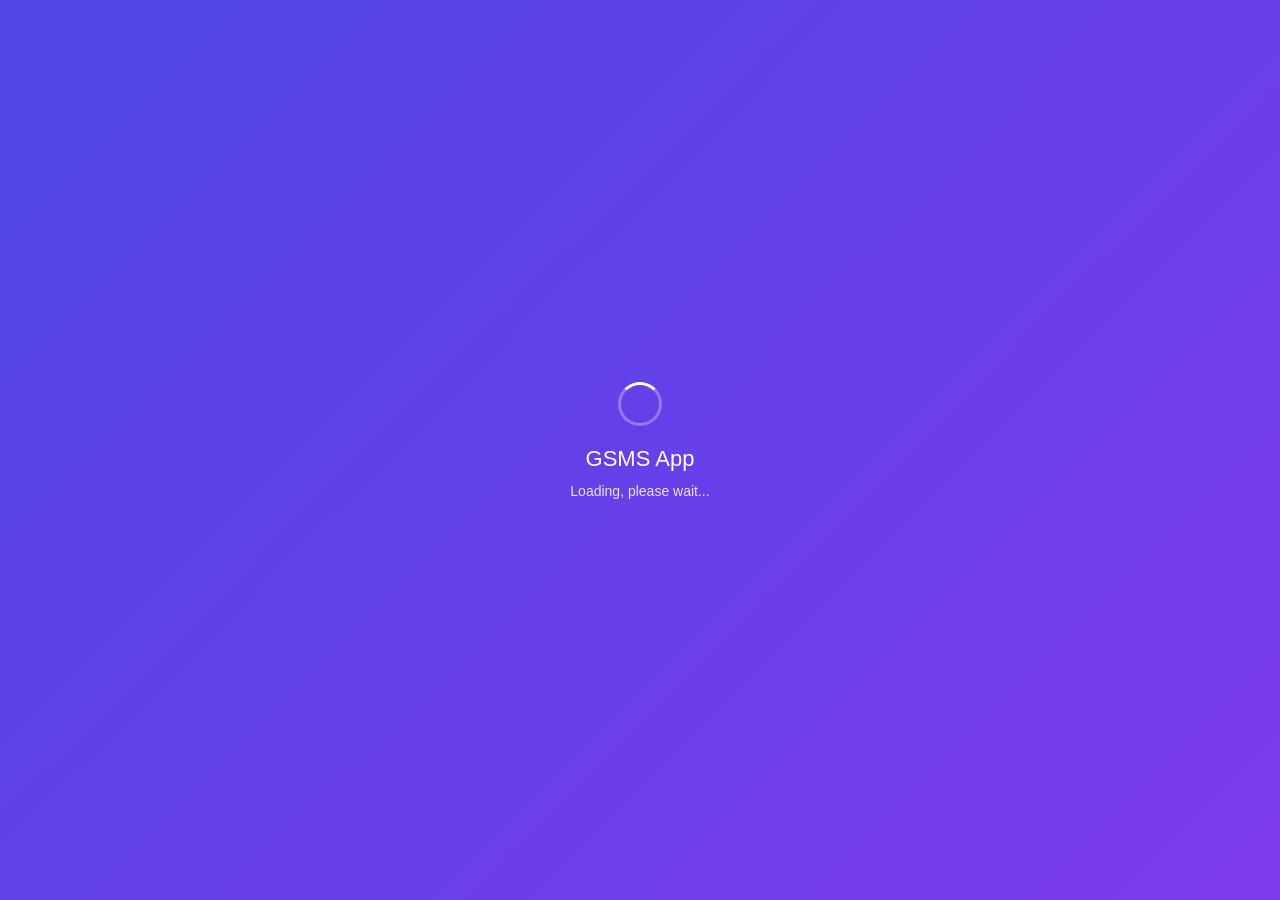
==== index.html @ b5b836f9 "Deploy mobile app" ====
<!DOCTYPE html>
<html lang="en" data-critters-container>
<head>
  <meta charset="utf-8">
  <title>GSMS Angular App</title>
  <base href="/gsms-ui-mobile/">
  <meta name="viewport" content="width=device-width, initial-scale=1, viewport-fit=cover">
  <meta name="theme-color" content="#667eea">
  <meta name="description" content="GSMS Angular App - Login, Forms, List, Reports">
  <link rel="icon" type="image/x-icon" href="favicon.ico">
  <style>
    #app-loading {
      display: flex;
      flex-direction: column;
      align-items: center;
      justify-content: center;
      min-height: 100vh;
      min-height: 100dvh;
      background: linear-gradient(135deg, #4f46e5, #7c3aed);
      color: #fff;
      font-family: 'Segoe UI', sans-serif;
      text-align: center;
      padding: 24px;
    }
    #app-loading .spinner {
      width: 44px;
      height: 44px;
      border: 3px solid rgba(255,255,255,0.3);
      border-top-color: #fff;
      border-radius: 50%;
      animation: spin 0.8s linear infinite;
      margin-bottom: 20px;
    }
    #app-loading h2 { font-size: 22px; margin-bottom: 8px; }
    #app-loading p { font-size: 14px; opacity: 0.85; }
    @keyframes spin { to { transform: rotate(360deg); } }
    app-root:not(:empty) + #app-loading,
    app-root:not(:empty) ~ #app-loading { display: none; }
  </style>
<style>@charset "UTF-8";:root{--bs-blue:#0d6efd;--bs-indigo:#6610f2;--bs-purple:#6f42c1;--bs-pink:#d63384;--bs-red:#dc3545;--bs-orange:#fd7e14;--bs-yellow:#ffc107;--bs-green:#198754;--bs-teal:#20c997;--bs-cyan:#0dcaf0;--bs-black:#000;--bs-white:#fff;--bs-gray:#6c757d;--bs-gray-dark:#343a40;--bs-gray-100:#f8f9fa;--bs-gray-200:#e9ecef;--bs-gray-300:#dee2e6;--bs-gray-400:#ced4da;--bs-gray-500:#adb5bd;--bs-gray-600:#6c757d;--bs-gray-700:#495057;--bs-gray-800:#343a40;--bs-gray-900:#212529;--bs-primary:#0d6efd;--bs-secondary:#6c757d;--bs-success:#198754;--bs-info:#0dcaf0;--bs-warning:#ffc107;--bs-danger:#dc3545;--bs-light:#f8f9fa;--bs-dark:#212529;--bs-primary-rgb:13,110,253;--bs-secondary-rgb:108,117,125;--bs-success-rgb:25,135,84;--bs-info-rgb:13,202,240;--bs-warning-rgb:255,193,7;--bs-danger-rgb:220,53,69;--bs-light-rgb:248,249,250;--bs-dark-rgb:33,37,41;--bs-primary-text-emphasis:#052c65;--bs-secondary-text-emphasis:#2b2f32;--bs-success-text-emphasis:#0a3622;--bs-info-text-emphasis:#055160;--bs-warning-text-emphasis:#664d03;--bs-danger-text-emphasis:#58151c;--bs-light-text-emphasis:#495057;--bs-dark-text-emphasis:#495057;--bs-primary-bg-subtle:#cfe2ff;--bs-secondary-bg-subtle:#e2e3e5;--bs-success-bg-subtle:#d1e7dd;--bs-info-bg-subtle:#cff4fc;--bs-warning-bg-subtle:#fff3cd;--bs-danger-bg-subtle:#f8d7da;--bs-light-bg-subtle:#fcfcfd;--bs-dark-bg-subtle:#ced4da;--bs-primary-border-subtle:#9ec5fe;--bs-secondary-border-subtle:#c4c8cb;--bs-success-border-subtle:#a3cfbb;--bs-info-border-subtle:#9eeaf9;--bs-warning-border-subtle:#ffe69c;--bs-danger-border-subtle:#f1aeb5;--bs-light-border-subtle:#e9ecef;--bs-dark-border-subtle:#adb5bd;--bs-white-rgb:255,255,255;--bs-black-rgb:0,0,0;--bs-font-sans-serif:system-ui,-apple-system,"Segoe UI",Roboto,"Helvetica Neue","Noto Sans","Liberation Sans",Arial,sans-serif,"Apple Color Emoji","Segoe UI Emoji","Segoe UI Symbol","Noto Color Emoji";--bs-font-monospace:SFMono-Regular,Menlo,Monaco,Consolas,"Liberation Mono","Courier New",monospace;--bs-gradient:linear-gradient(180deg, rgba(255, 255, 255, .15), rgba(255, 255, 255, 0));--bs-body-font-family:var(--bs-font-sans-serif);--bs-body-font-size:1rem;--bs-body-font-weight:400;--bs-body-line-height:1.5;--bs-body-color:#212529;--bs-body-color-rgb:33,37,41;--bs-body-bg:#fff;--bs-body-bg-rgb:255,255,255;--bs-emphasis-color:#000;--bs-emphasis-color-rgb:0,0,0;--bs-secondary-color:rgba(33, 37, 41, .75);--bs-secondary-color-rgb:33,37,41;--bs-secondary-bg:#e9ecef;--bs-secondary-bg-rgb:233,236,239;--bs-tertiary-color:rgba(33, 37, 41, .5);--bs-tertiary-color-rgb:33,37,41;--bs-tertiary-bg:#f8f9fa;--bs-tertiary-bg-rgb:248,249,250;--bs-heading-color:inherit;--bs-link-color:#0d6efd;--bs-link-color-rgb:13,110,253;--bs-link-decoration:underline;--bs-link-hover-color:#0a58ca;--bs-link-hover-color-rgb:10,88,202;--bs-code-color:#d63384;--bs-highlight-color:#212529;--bs-highlight-bg:#fff3cd;--bs-border-width:1px;--bs-border-style:solid;--bs-border-color:#dee2e6;--bs-border-color-translucent:rgba(0, 0, 0, .175);--bs-border-radius:.375rem;--bs-border-radius-sm:.25rem;--bs-border-radius-lg:.5rem;--bs-border-radius-xl:1rem;--bs-border-radius-xxl:2rem;--bs-border-radius-2xl:var(--bs-border-radius-xxl);--bs-border-radius-pill:50rem;--bs-box-shadow:0 .5rem 1rem rgba(0, 0, 0, .15);--bs-box-shadow-sm:0 .125rem .25rem rgba(0, 0, 0, .075);--bs-box-shadow-lg:0 1rem 3rem rgba(0, 0, 0, .175);--bs-box-shadow-inset:inset 0 1px 2px rgba(0, 0, 0, .075);--bs-focus-ring-width:.25rem;--bs-focus-ring-opacity:.25;--bs-focus-ring-color:rgba(13, 110, 253, .25);--bs-form-valid-color:#198754;--bs-form-valid-border-color:#198754;--bs-form-invalid-color:#dc3545;--bs-form-invalid-border-color:#dc3545}*,:after,:before{box-sizing:border-box}@media (prefers-reduced-motion:no-preference){:root{scroll-behavior:smooth}}body{margin:0;font-family:var(--bs-body-font-family);font-size:var(--bs-body-font-size);font-weight:var(--bs-body-font-weight);line-height:var(--bs-body-line-height);color:var(--bs-body-color);text-align:var(--bs-body-text-align);background-color:var(--bs-body-bg);-webkit-text-size-adjust:100%;-webkit-tap-highlight-color:transparent}h2{margin-top:0;margin-bottom:.5rem;font-weight:500;line-height:1.2;color:var(--bs-heading-color)}h2{font-size:calc(1.325rem + .9vw)}@media (min-width:1200px){h2{font-size:2rem}}p{margin-top:0;margin-bottom:1rem}:root{--bs-breakpoint-xs:0;--bs-breakpoint-sm:576px;--bs-breakpoint-md:768px;--bs-breakpoint-lg:992px;--bs-breakpoint-xl:1200px;--bs-breakpoint-xxl:1400px}:root{--bs-btn-close-filter: }:root{--bs-carousel-indicator-active-bg:#fff;--bs-carousel-caption-color:#fff;--bs-carousel-control-icon-filter: }*{margin:0;padding:0;box-sizing:border-box}html{-webkit-text-size-adjust:100%;scroll-behavior:smooth}body{font-family:Segoe UI,Tahoma,Geneva,Verdana,sans-serif;background-color:#f8f9fa;color:#333;line-height:1.6;overflow-x:hidden;-webkit-tap-highlight-color:transparent}html,body{height:100%;height:100dvh}@media (max-width: 767.98px){h2{font-size:18px!important}}@media (max-width: 575.98px){body{font-size:14px}h2{font-size:17px!important}}</style><link rel="stylesheet" href="styles.e4f37fb2a90fa79a.css" media="print" onload="this.media='all'"><noscript><link rel="stylesheet" href="styles.e4f37fb2a90fa79a.css"></noscript></head>
<body>
  <app-root></app-root>
  <div id="app-loading">
    <div class="spinner"></div>
    <h2>GSMS App</h2>
    <p>Loading, please wait...</p>
  </div>
<script src="runtime.d789e7459aa77d91.js" type="module"></script><script src="polyfills.5653208a4245f853.js" type="module"></script><script src="main.5c1834475803e321.js" type="module"></script></body>
</html>
---- styles.e4f37fb2a90fa79a.css ----
@charset "UTF-8";/*!
* Bootstrap  v5.3.8 (https://getbootstrap.com/)
* Copyright 2011-2025 The Bootstrap Authors
* Licensed under MIT (https://github.com/twbs/bootstrap/blob/main/LICENSE)
*/:root,[data-bs-theme=light]{--bs-blue:#0d6efd;--bs-indigo:#6610f2;--bs-purple:#6f42c1;--bs-pink:#d63384;--bs-red:#dc3545;--bs-orange:#fd7e14;--bs-yellow:#ffc107;--bs-green:#198754;--bs-teal:#20c997;--bs-cyan:#0dcaf0;--bs-black:#000;--bs-white:#fff;--bs-gray:#6c757d;--bs-gray-dark:#343a40;--bs-gray-100:#f8f9fa;--bs-gray-200:#e9ecef;--bs-gray-300:#dee2e6;--bs-gray-400:#ced4da;--bs-gray-500:#adb5bd;--bs-gray-600:#6c757d;--bs-gray-700:#495057;--bs-gray-800:#343a40;--bs-gray-900:#212529;--bs-primary:#0d6efd;--bs-secondary:#6c757d;--bs-success:#198754;--bs-info:#0dcaf0;--bs-warning:#ffc107;--bs-danger:#dc3545;--bs-light:#f8f9fa;--bs-dark:#212529;--bs-primary-rgb:13,110,253;--bs-secondary-rgb:108,117,125;--bs-success-rgb:25,135,84;--bs-info-rgb:13,202,240;--bs-warning-rgb:255,193,7;--bs-danger-rgb:220,53,69;--bs-light-rgb:248,249,250;--bs-dark-rgb:33,37,41;--bs-primary-text-emphasis:#052c65;--bs-secondary-text-emphasis:#2b2f32;--bs-success-text-emphasis:#0a3622;--bs-info-text-emphasis:#055160;--bs-warning-text-emphasis:#664d03;--bs-danger-text-emphasis:#58151c;--bs-light-text-emphasis:#495057;--bs-dark-text-emphasis:#495057;--bs-primary-bg-subtle:#cfe2ff;--bs-secondary-bg-subtle:#e2e3e5;--bs-success-bg-subtle:#d1e7dd;--bs-info-bg-subtle:#cff4fc;--bs-warning-bg-subtle:#fff3cd;--bs-danger-bg-subtle:#f8d7da;--bs-light-bg-subtle:#fcfcfd;--bs-dark-bg-subtle:#ced4da;--bs-primary-border-subtle:#9ec5fe;--bs-secondary-border-subtle:#c4c8cb;--bs-success-border-subtle:#a3cfbb;--bs-info-border-subtle:#9eeaf9;--bs-warning-border-subtle:#ffe69c;--bs-danger-border-subtle:#f1aeb5;--bs-light-border-subtle:#e9ecef;--bs-dark-border-subtle:#adb5bd;--bs-white-rgb:255,255,255;--bs-black-rgb:0,0,0;--bs-font-sans-serif:system-ui,-apple-system,"Segoe UI",Roboto,"Helvetica Neue","Noto Sans","Liberation Sans",Arial,sans-serif,"Apple Color Emoji","Segoe UI Emoji","Segoe UI Symbol","Noto Color Emoji";--bs-font-monospace:SFMono-Regular,Menlo,Monaco,Consolas,"Liberation Mono","Courier New",monospace;--bs-gradient:linear-gradient(180deg, rgba(255, 255, 255, .15), rgba(255, 255, 255, 0));--bs-body-font-family:var(--bs-font-sans-serif);--bs-body-font-size:1rem;--bs-body-font-weight:400;--bs-body-line-height:1.5;--bs-body-color:#212529;--bs-body-color-rgb:33,37,41;--bs-body-bg:#fff;--bs-body-bg-rgb:255,255,255;--bs-emphasis-color:#000;--bs-emphasis-color-rgb:0,0,0;--bs-secondary-color:rgba(33, 37, 41, .75);--bs-secondary-color-rgb:33,37,41;--bs-secondary-bg:#e9ecef;--bs-secondary-bg-rgb:233,236,239;--bs-tertiary-color:rgba(33, 37, 41, .5);--bs-tertiary-color-rgb:33,37,41;--bs-tertiary-bg:#f8f9fa;--bs-tertiary-bg-rgb:248,249,250;--bs-heading-color:inherit;--bs-link-color:#0d6efd;--bs-link-color-rgb:13,110,253;--bs-link-decoration:underline;--bs-link-hover-color:#0a58ca;--bs-link-hover-color-rgb:10,88,202;--bs-code-color:#d63384;--bs-highlight-color:#212529;--bs-highlight-bg:#fff3cd;--bs-border-width:1px;--bs-border-style:solid;--bs-border-color:#dee2e6;--bs-border-color-translucent:rgba(0, 0, 0, .175);--bs-border-radius:.375rem;--bs-border-radius-sm:.25rem;--bs-border-radius-lg:.5rem;--bs-border-radius-xl:1rem;--bs-border-radius-xxl:2rem;--bs-border-radius-2xl:var(--bs-border-radius-xxl);--bs-border-radius-pill:50rem;--bs-box-shadow:0 .5rem 1rem rgba(0, 0, 0, .15);--bs-box-shadow-sm:0 .125rem .25rem rgba(0, 0, 0, .075);--bs-box-shadow-lg:0 1rem 3rem rgba(0, 0, 0, .175);--bs-box-shadow-inset:inset 0 1px 2px rgba(0, 0, 0, .075);--bs-focus-ring-width:.25rem;--bs-focus-ring-opacity:.25;--bs-focus-ring-color:rgba(13, 110, 253, .25);--bs-form-valid-color:#198754;--bs-form-valid-border-color:#198754;--bs-form-invalid-color:#dc3545;--bs-form-invalid-border-color:#dc3545}[data-bs-theme=dark]{color-scheme:dark;--bs-body-color:#dee2e6;--bs-body-color-rgb:222,226,230;--bs-body-bg:#212529;--bs-body-bg-rgb:33,37,41;--bs-emphasis-color:#fff;--bs-emphasis-color-rgb:255,255,255;--bs-secondary-color:rgba(222, 226, 230, .75);--bs-secondary-color-rgb:222,226,230;--bs-secondary-bg:#343a40;--bs-secondary-bg-rgb:52,58,64;--bs-tertiary-color:rgba(222, 226, 230, .5);--bs-tertiary-color-rgb:222,226,230;--bs-tertiary-bg:#2b3035;--bs-tertiary-bg-rgb:43,48,53;--bs-primary-text-emphasis:#6ea8fe;--bs-secondary-text-emphasis:#a7acb1;--bs-success-text-emphasis:#75b798;--bs-info-text-emphasis:#6edff6;--bs-warning-text-emphasis:#ffda6a;--bs-danger-text-emphasis:#ea868f;--bs-light-text-emphasis:#f8f9fa;--bs-dark-text-emphasis:#dee2e6;--bs-primary-bg-subtle:#031633;--bs-secondary-bg-subtle:#161719;--bs-success-bg-subtle:#051b11;--bs-info-bg-subtle:#032830;--bs-warning-bg-subtle:#332701;--bs-danger-bg-subtle:#2c0b0e;--bs-light-bg-subtle:#343a40;--bs-dark-bg-subtle:#1a1d20;--bs-primary-border-subtle:#084298;--bs-secondary-border-subtle:#41464b;--bs-success-border-subtle:#0f5132;--bs-info-border-subtle:#087990;--bs-warning-border-subtle:#997404;--bs-danger-border-subtle:#842029;--bs-light-border-subtle:#495057;--bs-dark-border-subtle:#343a40;--bs-heading-color:inherit;--bs-link-color:#6ea8fe;--bs-link-hover-color:#8bb9fe;--bs-link-color-rgb:110,168,254;--bs-link-hover-color-rgb:139,185,254;--bs-code-color:#e685b5;--bs-highlight-color:#dee2e6;--bs-highlight-bg:#664d03;--bs-border-color:#495057;--bs-border-color-translucent:rgba(255, 255, 255, .15);--bs-form-valid-color:#75b798;--bs-form-valid-border-color:#75b798;--bs-form-invalid-color:#ea868f;--bs-form-invalid-border-color:#ea868f}*,:after,:before{box-sizing:border-box}@media (prefers-reduced-motion:no-preference){:root{scroll-behavior:smooth}}body{margin:0;font-family:var(--bs-body-font-family);font-size:var(--bs-body-font-size);font-weight:var(--bs-body-font-weight);line-height:var(--bs-body-line-height);color:var(--bs-body-color);text-align:var(--bs-body-text-align);background-color:var(--bs-body-bg);-webkit-text-size-adjust:100%;-webkit-tap-highlight-color:transparent}hr{margin:1rem 0;color:inherit;border:0;border-top:var(--bs-border-width) solid;opacity:.25}.h1,.h2,.h3,.h4,.h5,.h6,h1,h2,h3,h4,h5,h6{margin-top:0;margin-bottom:.5rem;font-weight:500;line-height:1.2;color:var(--bs-heading-color)}.h1,h1{font-size:calc(1.375rem + 1.5vw)}@media (min-width:1200px){.h1,h1{font-size:2.5rem}}.h2,h2{font-size:calc(1.325rem + .9vw)}@media (min-width:1200px){.h2,h2{font-size:2rem}}.h3,h3{font-size:calc(1.3rem + .6vw)}@media (min-width:1200px){.h3,h3{font-size:1.75rem}}.h4,h4{font-size:calc(1.275rem + .3vw)}@media (min-width:1200px){.h4,h4{font-size:1.5rem}}.h5,h5{font-size:1.25rem}.h6,h6{font-size:1rem}p{margin-top:0;margin-bottom:1rem}abbr[title]{-webkit-text-decoration:underline dotted;text-decoration:underline dotted;cursor:help;-webkit-text-decoration-skip-ink:none;text-decoration-skip-ink:none}address{margin-bottom:1rem;font-style:normal;line-height:inherit}ol,ul{padding-left:2rem}dl,ol,ul{margin-top:0;margin-bottom:1rem}ol ol,ol ul,ul ol,ul ul{margin-bottom:0}dt{font-weight:700}dd{margin-bottom:.5rem;margin-left:0}blockquote{margin:0 0 1rem}b,strong{font-weight:bolder}.small,small{font-size:.875em}.mark,mark{padding:.1875em;color:var(--bs-highlight-color);background-color:var(--bs-highlight-bg)}sub,sup{position:relative;font-size:.75em;line-height:0;vertical-align:baseline}sub{bottom:-.25em}sup{top:-.5em}a{color:rgba(var(--bs-link-color-rgb),var(--bs-link-opacity,1));text-decoration:underline}a:hover{--bs-link-color-rgb:var(--bs-link-hover-color-rgb)}a:not([href]):not([class]),a:not([href]):not([class]):hover{color:inherit;text-decoration:none}code,kbd,pre,samp{font-family:var(--bs-font-monospace);font-size:1em}pre{display:block;margin-top:0;margin-bottom:1rem;overflow:auto;font-size:.875em}pre code{font-size:inherit;color:inherit;word-break:normal}code{font-size:.875em;color:var(--bs-code-color);word-wrap:break-word}a>code{color:inherit}kbd{padding:.1875rem .375rem;font-size:.875em;color:var(--bs-body-bg);background-color:var(--bs-body-color);border-radius:.25rem}kbd kbd{padding:0;font-size:1em}figure{margin:0 0 1rem}img,svg{vertical-align:middle}table{caption-side:bottom;border-collapse:collapse}caption{padding-top:.5rem;padding-bottom:.5rem;color:var(--bs-secondary-color);text-align:left}th{text-align:inherit;text-align:-webkit-match-parent}tbody,td,tfoot,th,thead,tr{border-color:inherit;border-style:solid;border-width:0}label{display:inline-block}button{border-radius:0}button:focus:not(:focus-visible){outline:0}button,input,optgroup,select,textarea{margin:0;font-family:inherit;font-size:inherit;line-height:inherit}button,select{text-transform:none}[role=button]{cursor:pointer}select{word-wrap:normal}select:disabled{opacity:1}[list]:not([type=date]):not([type=datetime-local]):not([type=month]):not([type=week]):not([type=time])::-webkit-calendar-picker-indicator{display:none!important}[type=button],[type=reset],[type=submit],button{-webkit-appearance:button}[type=button]:not(:disabled),[type=reset]:not(:disabled),[type=submit]:not(:disabled),button:not(:disabled){cursor:pointer}::-moz-focus-inner{padding:0;border-style:none}textarea{resize:vertical}fieldset{min-width:0;padding:0;margin:0;border:0}legend{float:left;width:100%;padding:0;margin-bottom:.5rem;line-height:inherit;font-size:calc(1.275rem + .3vw)}@media (min-width:1200px){legend{font-size:1.5rem}}legend+*{clear:left}::-webkit-datetime-edit-day-field,::-webkit-datetime-edit-fields-wrapper,::-webkit-datetime-edit-hour-field,::-webkit-datetime-edit-minute,::-webkit-datetime-edit-month-field,::-webkit-datetime-edit-text,::-webkit-datetime-edit-year-field{padding:0}::-webkit-inner-spin-button{height:auto}[type=search]{-webkit-appearance:textfield;outline-offset:-2px}[type=search]::-webkit-search-cancel-button{cursor:pointer;filter:grayscale(1)}::-webkit-search-decoration{-webkit-appearance:none}::-webkit-color-swatch-wrapper{padding:0}::file-selector-button{font:inherit;-webkit-appearance:button}output{display:inline-block}iframe{border:0}summary{display:list-item;cursor:pointer}progress{vertical-align:baseline}[hidden]{display:none!important}.lead{font-size:1.25rem;font-weight:300}.display-1{font-weight:300;line-height:1.2;font-size:calc(1.625rem + 4.5vw)}@media (min-width:1200px){.display-1{font-size:5rem}}.display-2{font-weight:300;line-height:1.2;font-size:calc(1.575rem + 3.9vw)}@media (min-width:1200px){.display-2{font-size:4.5rem}}.display-3{font-weight:300;line-height:1.2;font-size:calc(1.525rem + 3.3vw)}@media (min-width:1200px){.display-3{font-size:4rem}}.display-4{font-weight:300;line-height:1.2;font-size:calc(1.475rem + 2.7vw)}@media (min-width:1200px){.display-4{font-size:3.5rem}}.display-5{font-weight:300;line-height:1.2;font-size:calc(1.425rem + 2.1vw)}@media (min-width:1200px){.display-5{font-size:3rem}}.display-6{font-weight:300;line-height:1.2;font-size:calc(1.375rem + 1.5vw)}@media (min-width:1200px){.display-6{font-size:2.5rem}}.list-unstyled,.list-inline{padding-left:0;list-style:none}.list-inline-item{display:inline-block}.list-inline-item:not(:last-child){margin-right:.5rem}.initialism{font-size:.875em;text-transform:uppercase}.blockquote{margin-bottom:1rem;font-size:1.25rem}.blockquote>:last-child{margin-bottom:0}.blockquote-footer{margin-top:-1rem;margin-bottom:1rem;font-size:.875em;color:#6c757d}.blockquote-footer:before{content:"\2014\a0"}.img-fluid{max-width:100%;height:auto}.img-thumbnail{padding:.25rem;background-color:var(--bs-body-bg);border:var(--bs-border-width) solid var(--bs-border-color);border-radius:var(--bs-border-radius);max-width:100%;height:auto}.figure{display:inline-block}.figure-img{margin-bottom:.5rem;line-height:1}.figure-caption{font-size:.875em;color:var(--bs-secondary-color)}.container,.container-fluid,.container-lg,.container-md,.container-sm,.container-xl,.container-xxl{--bs-gutter-x:1.5rem;--bs-gutter-y:0;width:100%;padding-right:calc(var(--bs-gutter-x) * .5);padding-left:calc(var(--bs-gutter-x) * .5);margin-right:auto;margin-left:auto}@media (min-width:576px){.container,.container-sm{max-width:540px}}@media (min-width:768px){.container,.container-md,.container-sm{max-width:720px}}@media (min-width:992px){.container,.container-lg,.container-md,.container-sm{max-width:960px}}@media (min-width:1200px){.container,.container-lg,.container-md,.container-sm,.container-xl{max-width:1140px}}@media (min-width:1400px){.container,.container-lg,.container-md,.container-sm,.container-xl,.container-xxl{max-width:1320px}}:root{--bs-breakpoint-xs:0;--bs-breakpoint-sm:576px;--bs-breakpoint-md:768px;--bs-breakpoint-lg:992px;--bs-breakpoint-xl:1200px;--bs-breakpoint-xxl:1400px}.row{--bs-gutter-x:1.5rem;--bs-gutter-y:0;display:flex;flex-wrap:wrap;margin-top:calc(-1 * var(--bs-gutter-y));margin-right:calc(-.5 * var(--bs-gutter-x));margin-left:calc(-.5 * var(--bs-gutter-x))}.row>*{flex-shrink:0;width:100%;max-width:100%;padding-right:calc(var(--bs-gutter-x) * .5);padding-left:calc(var(--bs-gutter-x) * .5);margin-top:var(--bs-gutter-y)}.col{flex:1 0 0}.row-cols-auto>*{flex:0 0 auto;width:auto}.row-cols-1>*{flex:0 0 auto;width:100%}.row-cols-2>*{flex:0 0 auto;width:50%}.row-cols-3>*{flex:0 0 auto;width:33.33333333%}.row-cols-4>*{flex:0 0 auto;width:25%}.row-cols-5>*{flex:0 0 auto;width:20%}.row-cols-6>*{flex:0 0 auto;width:16.66666667%}.col-auto{flex:0 0 auto;width:auto}.col-1{flex:0 0 auto;width:8.33333333%}.col-2{flex:0 0 auto;width:16.66666667%}.col-3{flex:0 0 auto;width:25%}.col-4{flex:0 0 auto;width:33.33333333%}.col-5{flex:0 0 auto;width:41.66666667%}.col-6{flex:0 0 auto;width:50%}.col-7{flex:0 0 auto;width:58.33333333%}.col-8{flex:0 0 auto;width:66.66666667%}.col-9{flex:0 0 auto;width:75%}.col-10{flex:0 0 auto;width:83.33333333%}.col-11{flex:0 0 auto;width:91.66666667%}.col-12{flex:0 0 auto;width:100%}.offset-1{margin-left:8.33333333%}.offset-2{margin-left:16.66666667%}.offset-3{margin-left:25%}.offset-4{margin-left:33.33333333%}.offset-5{margin-left:41.66666667%}.offset-6{margin-left:50%}.offset-7{margin-left:58.33333333%}.offset-8{margin-left:66.66666667%}.offset-9{margin-left:75%}.offset-10{margin-left:83.33333333%}.offset-11{margin-left:91.66666667%}.g-0,.gx-0{--bs-gutter-x:0}.g-0,.gy-0{--bs-gutter-y:0}.g-1,.gx-1{--bs-gutter-x:.25rem}.g-1,.gy-1{--bs-gutter-y:.25rem}.g-2,.gx-2{--bs-gutter-x:.5rem}.g-2,.gy-2{--bs-gutter-y:.5rem}.g-3,.gx-3{--bs-gutter-x:1rem}.g-3,.gy-3{--bs-gutter-y:1rem}.g-4,.gx-4{--bs-gutter-x:1.5rem}.g-4,.gy-4{--bs-gutter-y:1.5rem}.g-5,.gx-5{--bs-gutter-x:3rem}.g-5,.gy-5{--bs-gutter-y:3rem}@media (min-width:576px){.col-sm{flex:1 0 0}.row-cols-sm-auto>*{flex:0 0 auto;width:auto}.row-cols-sm-1>*{flex:0 0 auto;width:100%}.row-cols-sm-2>*{flex:0 0 auto;width:50%}.row-cols-sm-3>*{flex:0 0 auto;width:33.33333333%}.row-cols-sm-4>*{flex:0 0 auto;width:25%}.row-cols-sm-5>*{flex:0 0 auto;width:20%}.row-cols-sm-6>*{flex:0 0 auto;width:16.66666667%}.col-sm-auto{flex:0 0 auto;width:auto}.col-sm-1{flex:0 0 auto;width:8.33333333%}.col-sm-2{flex:0 0 auto;width:16.66666667%}.col-sm-3{flex:0 0 auto;width:25%}.col-sm-4{flex:0 0 auto;width:33.33333333%}.col-sm-5{flex:0 0 auto;width:41.66666667%}.col-sm-6{flex:0 0 auto;width:50%}.col-sm-7{flex:0 0 auto;width:58.33333333%}.col-sm-8{flex:0 0 auto;width:66.66666667%}.col-sm-9{flex:0 0 auto;width:75%}.col-sm-10{flex:0 0 auto;width:83.33333333%}.col-sm-11{flex:0 0 auto;width:91.66666667%}.col-sm-12{flex:0 0 auto;width:100%}.offset-sm-0{margin-left:0}.offset-sm-1{margin-left:8.33333333%}.offset-sm-2{margin-left:16.66666667%}.offset-sm-3{margin-left:25%}.offset-sm-4{margin-left:33.33333333%}.offset-sm-5{margin-left:41.66666667%}.offset-sm-6{margin-left:50%}.offset-sm-7{margin-left:58.33333333%}.offset-sm-8{margin-left:66.66666667%}.offset-sm-9{margin-left:75%}.offset-sm-10{margin-left:83.33333333%}.offset-sm-11{margin-left:91.66666667%}.g-sm-0,.gx-sm-0{--bs-gutter-x:0}.g-sm-0,.gy-sm-0{--bs-gutter-y:0}.g-sm-1,.gx-sm-1{--bs-gutter-x:.25rem}.g-sm-1,.gy-sm-1{--bs-gutter-y:.25rem}.g-sm-2,.gx-sm-2{--bs-gutter-x:.5rem}.g-sm-2,.gy-sm-2{--bs-gutter-y:.5rem}.g-sm-3,.gx-sm-3{--bs-gutter-x:1rem}.g-sm-3,.gy-sm-3{--bs-gutter-y:1rem}.g-sm-4,.gx-sm-4{--bs-gutter-x:1.5rem}.g-sm-4,.gy-sm-4{--bs-gutter-y:1.5rem}.g-sm-5,.gx-sm-5{--bs-gutter-x:3rem}.g-sm-5,.gy-sm-5{--bs-gutter-y:3rem}}@media (min-width:768px){.col-md{flex:1 0 0}.row-cols-md-auto>*{flex:0 0 auto;width:auto}.row-cols-md-1>*{flex:0 0 auto;width:100%}.row-cols-md-2>*{flex:0 0 auto;width:50%}.row-cols-md-3>*{flex:0 0 auto;width:33.33333333%}.row-cols-md-4>*{flex:0 0 auto;width:25%}.row-cols-md-5>*{flex:0 0 auto;width:20%}.row-cols-md-6>*{flex:0 0 auto;width:16.66666667%}.col-md-auto{flex:0 0 auto;width:auto}.col-md-1{flex:0 0 auto;width:8.33333333%}.col-md-2{flex:0 0 auto;width:16.66666667%}.col-md-3{flex:0 0 auto;width:25%}.col-md-4{flex:0 0 auto;width:33.33333333%}.col-md-5{flex:0 0 auto;width:41.66666667%}.col-md-6{flex:0 0 auto;width:50%}.col-md-7{flex:0 0 auto;width:58.33333333%}.col-md-8{flex:0 0 auto;width:66.66666667%}.col-md-9{flex:0 0 auto;width:75%}.col-md-10{flex:0 0 auto;width:83.33333333%}.col-md-11{flex:0 0 auto;width:91.66666667%}.col-md-12{flex:0 0 auto;width:100%}.offset-md-0{margin-left:0}.offset-md-1{margin-left:8.33333333%}.offset-md-2{margin-left:16.66666667%}.offset-md-3{margin-left:25%}.offset-md-4{margin-left:33.33333333%}.offset-md-5{margin-left:41.66666667%}.offset-md-6{margin-left:50%}.offset-md-7{margin-left:58.33333333%}.offset-md-8{margin-left:66.66666667%}.offset-md-9{margin-left:75%}.offset-md-10{margin-left:83.33333333%}.offset-md-11{margin-left:91.66666667%}.g-md-0,.gx-md-0{--bs-gutter-x:0}.g-md-0,.gy-md-0{--bs-gutter-y:0}.g-md-1,.gx-md-1{--bs-gutter-x:.25rem}.g-md-1,.gy-md-1{--bs-gutter-y:.25rem}.g-md-2,.gx-md-2{--bs-gutter-x:.5rem}.g-md-2,.gy-md-2{--bs-gutter-y:.5rem}.g-md-3,.gx-md-3{--bs-gutter-x:1rem}.g-md-3,.gy-md-3{--bs-gutter-y:1rem}.g-md-4,.gx-md-4{--bs-gutter-x:1.5rem}.g-md-4,.gy-md-4{--bs-gutter-y:1.5rem}.g-md-5,.gx-md-5{--bs-gutter-x:3rem}.g-md-5,.gy-md-5{--bs-gutter-y:3rem}}@media (min-width:992px){.col-lg{flex:1 0 0}.row-cols-lg-auto>*{flex:0 0 auto;width:auto}.row-cols-lg-1>*{flex:0 0 auto;width:100%}.row-cols-lg-2>*{flex:0 0 auto;width:50%}.row-cols-lg-3>*{flex:0 0 auto;width:33.33333333%}.row-cols-lg-4>*{flex:0 0 auto;width:25%}.row-cols-lg-5>*{flex:0 0 auto;width:20%}.row-cols-lg-6>*{flex:0 0 auto;width:16.66666667%}.col-lg-auto{flex:0 0 auto;width:auto}.col-lg-1{flex:0 0 auto;width:8.33333333%}.col-lg-2{flex:0 0 auto;width:16.66666667%}.col-lg-3{flex:0 0 auto;width:25%}.col-lg-4{flex:0 0 auto;width:33.33333333%}.col-lg-5{flex:0 0 auto;width:41.66666667%}.col-lg-6{flex:0 0 auto;width:50%}.col-lg-7{flex:0 0 auto;width:58.33333333%}.col-lg-8{flex:0 0 auto;width:66.66666667%}.col-lg-9{flex:0 0 auto;width:75%}.col-lg-10{flex:0 0 auto;width:83.33333333%}.col-lg-11{flex:0 0 auto;width:91.66666667%}.col-lg-12{flex:0 0 auto;width:100%}.offset-lg-0{margin-left:0}.offset-lg-1{margin-left:8.33333333%}.offset-lg-2{margin-left:16.66666667%}.offset-lg-3{margin-left:25%}.offset-lg-4{margin-left:33.33333333%}.offset-lg-5{margin-left:41.66666667%}.offset-lg-6{margin-left:50%}.offset-lg-7{margin-left:58.33333333%}.offset-lg-8{margin-left:66.66666667%}.offset-lg-9{margin-left:75%}.offset-lg-10{margin-left:83.33333333%}.offset-lg-11{margin-left:91.66666667%}.g-lg-0,.gx-lg-0{--bs-gutter-x:0}.g-lg-0,.gy-lg-0{--bs-gutter-y:0}.g-lg-1,.gx-lg-1{--bs-gutter-x:.25rem}.g-lg-1,.gy-lg-1{--bs-gutter-y:.25rem}.g-lg-2,.gx-lg-2{--bs-gutter-x:.5rem}.g-lg-2,.gy-lg-2{--bs-gutter-y:.5rem}.g-lg-3,.gx-lg-3{--bs-gutter-x:1rem}.g-lg-3,.gy-lg-3{--bs-gutter-y:1rem}.g-lg-4,.gx-lg-4{--bs-gutter-x:1.5rem}.g-lg-4,.gy-lg-4{--bs-gutter-y:1.5rem}.g-lg-5,.gx-lg-5{--bs-gutter-x:3rem}.g-lg-5,.gy-lg-5{--bs-gutter-y:3rem}}@media (min-width:1200px){.col-xl{flex:1 0 0}.row-cols-xl-auto>*{flex:0 0 auto;width:auto}.row-cols-xl-1>*{flex:0 0 auto;width:100%}.row-cols-xl-2>*{flex:0 0 auto;width:50%}.row-cols-xl-3>*{flex:0 0 auto;width:33.33333333%}.row-cols-xl-4>*{flex:0 0 auto;width:25%}.row-cols-xl-5>*{flex:0 0 auto;width:20%}.row-cols-xl-6>*{flex:0 0 auto;width:16.66666667%}.col-xl-auto{flex:0 0 auto;width:auto}.col-xl-1{flex:0 0 auto;width:8.33333333%}.col-xl-2{flex:0 0 auto;width:16.66666667%}.col-xl-3{flex:0 0 auto;width:25%}.col-xl-4{flex:0 0 auto;width:33.33333333%}.col-xl-5{flex:0 0 auto;width:41.66666667%}.col-xl-6{flex:0 0 auto;width:50%}.col-xl-7{flex:0 0 auto;width:58.33333333%}.col-xl-8{flex:0 0 auto;width:66.66666667%}.col-xl-9{flex:0 0 auto;width:75%}.col-xl-10{flex:0 0 auto;width:83.33333333%}.col-xl-11{flex:0 0 auto;width:91.66666667%}.col-xl-12{flex:0 0 auto;width:100%}.offset-xl-0{margin-left:0}.offset-xl-1{margin-left:8.33333333%}.offset-xl-2{margin-left:16.66666667%}.offset-xl-3{margin-left:25%}.offset-xl-4{margin-left:33.33333333%}.offset-xl-5{margin-left:41.66666667%}.offset-xl-6{margin-left:50%}.offset-xl-7{margin-left:58.33333333%}.offset-xl-8{margin-left:66.66666667%}.offset-xl-9{margin-left:75%}.offset-xl-10{margin-left:83.33333333%}.offset-xl-11{margin-left:91.66666667%}.g-xl-0,.gx-xl-0{--bs-gutter-x:0}.g-xl-0,.gy-xl-0{--bs-gutter-y:0}.g-xl-1,.gx-xl-1{--bs-gutter-x:.25rem}.g-xl-1,.gy-xl-1{--bs-gutter-y:.25rem}.g-xl-2,.gx-xl-2{--bs-gutter-x:.5rem}.g-xl-2,.gy-xl-2{--bs-gutter-y:.5rem}.g-xl-3,.gx-xl-3{--bs-gutter-x:1rem}.g-xl-3,.gy-xl-3{--bs-gutter-y:1rem}.g-xl-4,.gx-xl-4{--bs-gutter-x:1.5rem}.g-xl-4,.gy-xl-4{--bs-gutter-y:1.5rem}.g-xl-5,.gx-xl-5{--bs-gutter-x:3rem}.g-xl-5,.gy-xl-5{--bs-gutter-y:3rem}}@media (min-width:1400px){.col-xxl{flex:1 0 0}.row-cols-xxl-auto>*{flex:0 0 auto;width:auto}.row-cols-xxl-1>*{flex:0 0 auto;width:100%}.row-cols-xxl-2>*{flex:0 0 auto;width:50%}.row-cols-xxl-3>*{flex:0 0 auto;width:33.33333333%}.row-cols-xxl-4>*{flex:0 0 auto;width:25%}.row-cols-xxl-5>*{flex:0 0 auto;width:20%}.row-cols-xxl-6>*{flex:0 0 auto;width:16.66666667%}.col-xxl-auto{flex:0 0 auto;width:auto}.col-xxl-1{flex:0 0 auto;width:8.33333333%}.col-xxl-2{flex:0 0 auto;width:16.66666667%}.col-xxl-3{flex:0 0 auto;width:25%}.col-xxl-4{flex:0 0 auto;width:33.33333333%}.col-xxl-5{flex:0 0 auto;width:41.66666667%}.col-xxl-6{flex:0 0 auto;width:50%}.col-xxl-7{flex:0 0 auto;width:58.33333333%}.col-xxl-8{flex:0 0 auto;width:66.66666667%}.col-xxl-9{flex:0 0 auto;width:75%}.col-xxl-10{flex:0 0 auto;width:83.33333333%}.col-xxl-11{flex:0 0 auto;width:91.66666667%}.col-xxl-12{flex:0 0 auto;width:100%}.offset-xxl-0{margin-left:0}.offset-xxl-1{margin-left:8.33333333%}.offset-xxl-2{margin-left:16.66666667%}.offset-xxl-3{margin-left:25%}.offset-xxl-4{margin-left:33.33333333%}.offset-xxl-5{margin-left:41.66666667%}.offset-xxl-6{margin-left:50%}.offset-xxl-7{margin-left:58.33333333%}.offset-xxl-8{margin-left:66.66666667%}.offset-xxl-9{margin-left:75%}.offset-xxl-10{margin-left:83.33333333%}.offset-xxl-11{margin-left:91.66666667%}.g-xxl-0,.gx-xxl-0{--bs-gutter-x:0}.g-xxl-0,.gy-xxl-0{--bs-gutter-y:0}.g-xxl-1,.gx-xxl-1{--bs-gutter-x:.25rem}.g-xxl-1,.gy-xxl-1{--bs-gutter-y:.25rem}.g-xxl-2,.gx-xxl-2{--bs-gutter-x:.5rem}.g-xxl-2,.gy-xxl-2{--bs-gutter-y:.5rem}.g-xxl-3,.gx-xxl-3{--bs-gutter-x:1rem}.g-xxl-3,.gy-xxl-3{--bs-gutter-y:1rem}.g-xxl-4,.gx-xxl-4{--bs-gutter-x:1.5rem}.g-xxl-4,.gy-xxl-4{--bs-gutter-y:1.5rem}.g-xxl-5,.gx-xxl-5{--bs-gutter-x:3rem}.g-xxl-5,.gy-xxl-5{--bs-gutter-y:3rem}}.table{--bs-table-color-type:initial;--bs-table-bg-type:initial;--bs-table-color-state:initial;--bs-table-bg-state:initial;--bs-table-color:var(--bs-emphasis-color);--bs-table-bg:var(--bs-body-bg);--bs-table-border-color:var(--bs-border-color);--bs-table-accent-bg:transparent;--bs-table-striped-color:var(--bs-emphasis-color);--bs-table-striped-bg:rgba(var(--bs-emphasis-color-rgb), .05);--bs-table-active-color:var(--bs-emphasis-color);--bs-table-active-bg:rgba(var(--bs-emphasis-color-rgb), .1);--bs-table-hover-color:var(--bs-emphasis-color);--bs-table-hover-bg:rgba(var(--bs-emphasis-color-rgb), .075);width:100%;margin-bottom:1rem;vertical-align:top;border-color:var(--bs-table-border-color)}.table>:not(caption)>*>*{padding:.5rem;color:var(--bs-table-color-state,var(--bs-table-color-type,var(--bs-table-color)));background-color:var(--bs-table-bg);border-bottom-width:var(--bs-border-width);box-shadow:inset 0 0 0 9999px var(--bs-table-bg-state,var(--bs-table-bg-type,var(--bs-table-accent-bg)))}.table>tbody{vertical-align:inherit}.table>thead{vertical-align:bottom}.table-group-divider{border-top:calc(var(--bs-border-width) * 2) solid currentcolor}.caption-top{caption-side:top}.table-sm>:not(caption)>*>*{padding:.25rem}.table-bordered>:not(caption)>*{border-width:var(--bs-border-width) 0}.table-bordered>:not(caption)>*>*{border-width:0 var(--bs-border-width)}.table-borderless>:not(caption)>*>*{border-bottom-width:0}.table-borderless>:not(:first-child){border-top-width:0}.table-striped>tbody>tr:nth-of-type(odd)>*{--bs-table-color-type:var(--bs-table-striped-color);--bs-table-bg-type:var(--bs-table-striped-bg)}.table-striped-columns>:not(caption)>tr>:nth-child(2n){--bs-table-color-type:var(--bs-table-striped-color);--bs-table-bg-type:var(--bs-table-striped-bg)}.table-active{--bs-table-color-state:var(--bs-table-active-color);--bs-table-bg-state:var(--bs-table-active-bg)}.table-hover>tbody>tr:hover>*{--bs-table-color-state:var(--bs-table-hover-color);--bs-table-bg-state:var(--bs-table-hover-bg)}.table-primary{--bs-table-color:#000;--bs-table-bg:#cfe2ff;--bs-table-border-color:#a6b5cc;--bs-table-striped-bg:#c5d7f2;--bs-table-striped-color:#000;--bs-table-active-bg:#bacbe6;--bs-table-active-color:#000;--bs-table-hover-bg:#bfd1ec;--bs-table-hover-color:#000;color:var(--bs-table-color);border-color:var(--bs-table-border-color)}.table-secondary{--bs-table-color:#000;--bs-table-bg:#e2e3e5;--bs-table-border-color:#b5b6b7;--bs-table-striped-bg:#d7d8da;--bs-table-striped-color:#000;--bs-table-active-bg:#cbccce;--bs-table-active-color:#000;--bs-table-hover-bg:#d1d2d4;--bs-table-hover-color:#000;color:var(--bs-table-color);border-color:var(--bs-table-border-color)}.table-success{--bs-table-color:#000;--bs-table-bg:#d1e7dd;--bs-table-border-color:#a7b9b1;--bs-table-striped-bg:#c7dbd2;--bs-table-striped-color:#000;--bs-table-active-bg:#bcd0c7;--bs-table-active-color:#000;--bs-table-hover-bg:#c1d6cc;--bs-table-hover-color:#000;color:var(--bs-table-color);border-color:var(--bs-table-border-color)}.table-info{--bs-table-color:#000;--bs-table-bg:#cff4fc;--bs-table-border-color:#a6c3ca;--bs-table-striped-bg:#c5e8ef;--bs-table-striped-color:#000;--bs-table-active-bg:#badce3;--bs-table-active-color:#000;--bs-table-hover-bg:#bfe2e9;--bs-table-hover-color:#000;color:var(--bs-table-color);border-color:var(--bs-table-border-color)}.table-warning{--bs-table-color:#000;--bs-table-bg:#fff3cd;--bs-table-border-color:#ccc2a4;--bs-table-striped-bg:#f2e7c3;--bs-table-striped-color:#000;--bs-table-active-bg:#e6dbb9;--bs-table-active-color:#000;--bs-table-hover-bg:#ece1be;--bs-table-hover-color:#000;color:var(--bs-table-color);border-color:var(--bs-table-border-color)}.table-danger{--bs-table-color:#000;--bs-table-bg:#f8d7da;--bs-table-border-color:#c6acae;--bs-table-striped-bg:#eccccf;--bs-table-striped-color:#000;--bs-table-active-bg:#dfc2c4;--bs-table-active-color:#000;--bs-table-hover-bg:#e5c7ca;--bs-table-hover-color:#000;color:var(--bs-table-color);border-color:var(--bs-table-border-color)}.table-light{--bs-table-color:#000;--bs-table-bg:#f8f9fa;--bs-table-border-color:#c6c7c8;--bs-table-striped-bg:#ecedee;--bs-table-striped-color:#000;--bs-table-active-bg:#dfe0e1;--bs-table-active-color:#000;--bs-table-hover-bg:#e5e6e7;--bs-table-hover-color:#000;color:var(--bs-table-color);border-color:var(--bs-table-border-color)}.table-dark{--bs-table-color:#fff;--bs-table-bg:#212529;--bs-table-border-color:#4d5154;--bs-table-striped-bg:#2c3034;--bs-table-striped-color:#fff;--bs-table-active-bg:#373b3e;--bs-table-active-color:#fff;--bs-table-hover-bg:#323539;--bs-table-hover-color:#fff;color:var(--bs-table-color);border-color:var(--bs-table-border-color)}.table-responsive{overflow-x:auto;-webkit-overflow-scrolling:touch}@media (max-width:575.98px){.table-responsive-sm{overflow-x:auto;-webkit-overflow-scrolling:touch}}@media (max-width:767.98px){.table-responsive-md{overflow-x:auto;-webkit-overflow-scrolling:touch}}@media (max-width:991.98px){.table-responsive-lg{overflow-x:auto;-webkit-overflow-scrolling:touch}}@media (max-width:1199.98px){.table-responsive-xl{overflow-x:auto;-webkit-overflow-scrolling:touch}}@media (max-width:1399.98px){.table-responsive-xxl{overflow-x:auto;-webkit-overflow-scrolling:touch}}.form-label{margin-bottom:.5rem}.col-form-label{padding-top:calc(.375rem + var(--bs-border-width));padding-bottom:calc(.375rem + var(--bs-border-width));margin-bottom:0;font-size:inherit;line-height:1.5}.col-form-label-lg{padding-top:calc(.5rem + var(--bs-border-width));padding-bottom:calc(.5rem + var(--bs-border-width));font-size:1.25rem}.col-form-label-sm{padding-top:calc(.25rem + var(--bs-border-width));padding-bottom:calc(.25rem + var(--bs-border-width));font-size:.875rem}.form-text{margin-top:.25rem;font-size:.875em;color:var(--bs-secondary-color)}.form-control{display:block;width:100%;padding:.375rem .75rem;font-size:1rem;font-weight:400;line-height:1.5;color:var(--bs-body-color);appearance:none;background-color:var(--bs-body-bg);background-clip:padding-box;border:var(--bs-border-width) solid var(--bs-border-color);border-radius:var(--bs-border-radius);transition:border-color .15s ease-in-out,box-shadow .15s ease-in-out}@media (prefers-reduced-motion:reduce){.form-control{transition:none}}.form-control[type=file]{overflow:hidden}.form-control[type=file]:not(:disabled):not([readonly]){cursor:pointer}.form-control:focus{color:var(--bs-body-color);background-color:var(--bs-body-bg);border-color:#86b7fe;outline:0;box-shadow:0 0 0 .25rem #0d6efd40}.form-control::-webkit-date-and-time-value{min-width:85px;height:1.5em;margin:0}.form-control::-webkit-datetime-edit{display:block;padding:0}.form-control::placeholder{color:var(--bs-secondary-color);opacity:1}.form-control:disabled{background-color:var(--bs-secondary-bg);opacity:1}.form-control::file-selector-button{padding:.375rem .75rem;margin:-.375rem -.75rem;margin-inline-end:.75rem;color:var(--bs-body-color);background-color:var(--bs-tertiary-bg);pointer-events:none;border-color:inherit;border-style:solid;border-width:0;border-inline-end-width:var(--bs-border-width);border-radius:0;transition:color .15s ease-in-out,background-color .15s ease-in-out,border-color .15s ease-in-out,box-shadow .15s ease-in-out}@media (prefers-reduced-motion:reduce){.form-control::file-selector-button{transition:none}}.form-control:hover:not(:disabled):not([readonly])::file-selector-button{background-color:var(--bs-secondary-bg)}.form-control-plaintext{display:block;width:100%;padding:.375rem 0;margin-bottom:0;line-height:1.5;color:var(--bs-body-color);background-color:transparent;border:solid transparent;border-width:var(--bs-border-width) 0}.form-control-plaintext:focus{outline:0}.form-control-plaintext.form-control-lg,.form-control-plaintext.form-control-sm{padding-right:0;padding-left:0}.form-control-sm{min-height:calc(1.5em + .5rem + calc(var(--bs-border-width) * 2));padding:.25rem .5rem;font-size:.875rem;border-radius:var(--bs-border-radius-sm)}.form-control-sm::file-selector-button{padding:.25rem .5rem;margin:-.25rem -.5rem;margin-inline-end:.5rem}.form-control-lg{min-height:calc(1.5em + 1rem + calc(var(--bs-border-width) * 2));padding:.5rem 1rem;font-size:1.25rem;border-radius:var(--bs-border-radius-lg)}.form-control-lg::file-selector-button{padding:.5rem 1rem;margin:-.5rem -1rem;margin-inline-end:1rem}textarea.form-control{min-height:calc(1.5em + .75rem + calc(var(--bs-border-width) * 2))}textarea.form-control-sm{min-height:calc(1.5em + .5rem + calc(var(--bs-border-width) * 2))}textarea.form-control-lg{min-height:calc(1.5em + 1rem + calc(var(--bs-border-width) * 2))}.form-control-color{width:3rem;height:calc(1.5em + .75rem + calc(var(--bs-border-width) * 2));padding:.375rem}.form-control-color:not(:disabled):not([readonly]){cursor:pointer}.form-control-color::-moz-color-swatch{border:0!important;border-radius:var(--bs-border-radius)}.form-control-color::-webkit-color-swatch{border:0!important;border-radius:var(--bs-border-radius)}.form-control-color.form-control-sm{height:calc(1.5em + .5rem + calc(var(--bs-border-width) * 2))}.form-control-color.form-control-lg{height:calc(1.5em + 1rem + calc(var(--bs-border-width) * 2))}.form-select{--bs-form-select-bg-img:url("data:image/svg+xml,%3csvg xmlns='http://www.w3.org/2000/svg' viewBox='0 0 16 16'%3e%3cpath fill='none' stroke='%23343a40' stroke-linecap='round' stroke-linejoin='round' stroke-width='2' d='m2 5 6 6 6-6'/%3e%3c/svg%3e");display:block;width:100%;padding:.375rem 2.25rem .375rem .75rem;font-size:1rem;font-weight:400;line-height:1.5;color:var(--bs-body-color);appearance:none;background-color:var(--bs-body-bg);background-image:var(--bs-form-select-bg-img),var(--bs-form-select-bg-icon,none);background-repeat:no-repeat;background-position:right .75rem center;background-size:16px 12px;border:var(--bs-border-width) solid var(--bs-border-color);border-radius:var(--bs-border-radius);transition:border-color .15s ease-in-out,box-shadow .15s ease-in-out}@media (prefers-reduced-motion:reduce){.form-select{transition:none}}.form-select:focus{border-color:#86b7fe;outline:0;box-shadow:0 0 0 .25rem #0d6efd40}.form-select[multiple],.form-select[size]:not([size="1"]){padding-right:.75rem;background-image:none}.form-select:disabled{background-color:var(--bs-secondary-bg)}.form-select:-moz-focusring{color:transparent;text-shadow:0 0 0 var(--bs-body-color)}.form-select-sm{padding-top:.25rem;padding-bottom:.25rem;padding-left:.5rem;font-size:.875rem;border-radius:var(--bs-border-radius-sm)}.form-select-lg{padding-top:.5rem;padding-bottom:.5rem;padding-left:1rem;font-size:1.25rem;border-radius:var(--bs-border-radius-lg)}[data-bs-theme=dark] .form-select{--bs-form-select-bg-img:url("data:image/svg+xml,%3csvg xmlns='http://www.w3.org/2000/svg' viewBox='0 0 16 16'%3e%3cpath fill='none' stroke='%23dee2e6' stroke-linecap='round' stroke-linejoin='round' stroke-width='2' d='m2 5 6 6 6-6'/%3e%3c/svg%3e")}.form-check{display:block;min-height:1.5rem;padding-left:1.5em;margin-bottom:.125rem}.form-check .form-check-input{float:left;margin-left:-1.5em}.form-check-reverse{padding-right:1.5em;padding-left:0;text-align:right}.form-check-reverse .form-check-input{float:right;margin-right:-1.5em;margin-left:0}.form-check-input{--bs-form-check-bg:var(--bs-body-bg);flex-shrink:0;width:1em;height:1em;margin-top:.25em;vertical-align:top;appearance:none;background-color:var(--bs-form-check-bg);background-image:var(--bs-form-check-bg-image);background-repeat:no-repeat;background-position:center;background-size:contain;border:var(--bs-border-width) solid var(--bs-border-color);-webkit-print-color-adjust:exact;print-color-adjust:exact}.form-check-input[type=checkbox]{border-radius:.25em}.form-check-input[type=radio]{border-radius:50%}.form-check-input:active{filter:brightness(90%)}.form-check-input:focus{border-color:#86b7fe;outline:0;box-shadow:0 0 0 .25rem #0d6efd40}.form-check-input:checked{background-color:#0d6efd;border-color:#0d6efd}.form-check-input:checked[type=checkbox]{--bs-form-check-bg-image:url("data:image/svg+xml,%3csvg xmlns='http://www.w3.org/2000/svg' viewBox='0 0 20 20'%3e%3cpath fill='none' stroke='%23fff' stroke-linecap='round' stroke-linejoin='round' stroke-width='3' d='m6 10 3 3 6-6'/%3e%3c/svg%3e")}.form-check-input:checked[type=radio]{--bs-form-check-bg-image:url("data:image/svg+xml,%3csvg xmlns='http://www.w3.org/2000/svg' viewBox='-4 -4 8 8'%3e%3ccircle r='2' fill='%23fff'/%3e%3c/svg%3e")}.form-check-input[type=checkbox]:indeterminate{background-color:#0d6efd;border-color:#0d6efd;--bs-form-check-bg-image:url("data:image/svg+xml,%3csvg xmlns='http://www.w3.org/2000/svg' viewBox='0 0 20 20'%3e%3cpath fill='none' stroke='%23fff' stroke-linecap='round' stroke-linejoin='round' stroke-width='3' d='M6 10h8'/%3e%3c/svg%3e")}.form-check-input:disabled{pointer-events:none;filter:none;opacity:.5}.form-check-input:disabled~.form-check-label,.form-check-input[disabled]~.form-check-label{cursor:default;opacity:.5}.form-switch{padding-left:2.5em}.form-switch .form-check-input{--bs-form-switch-bg:url("data:image/svg+xml,%3csvg xmlns='http://www.w3.org/2000/svg' viewBox='-4 -4 8 8'%3e%3ccircle r='3' fill='rgba%280, 0, 0, 0.25%29'/%3e%3c/svg%3e");width:2em;margin-left:-2.5em;background-image:var(--bs-form-switch-bg);background-position:left center;border-radius:2em;transition:background-position .15s ease-in-out}@media (prefers-reduced-motion:reduce){.form-switch .form-check-input{transition:none}}.form-switch .form-check-input:focus{--bs-form-switch-bg:url("data:image/svg+xml,%3csvg xmlns='http://www.w3.org/2000/svg' viewBox='-4 -4 8 8'%3e%3ccircle r='3' fill='%2386b7fe'/%3e%3c/svg%3e")}.form-switch .form-check-input:checked{background-position:right center;--bs-form-switch-bg:url("data:image/svg+xml,%3csvg xmlns='http://www.w3.org/2000/svg' viewBox='-4 -4 8 8'%3e%3ccircle r='3' fill='%23fff'/%3e%3c/svg%3e")}.form-switch.form-check-reverse{padding-right:2.5em;padding-left:0}.form-switch.form-check-reverse .form-check-input{margin-right:-2.5em;margin-left:0}.form-check-inline{display:inline-block;margin-right:1rem}.btn-check{position:absolute;clip:rect(0,0,0,0);pointer-events:none}.btn-check:disabled+.btn,.btn-check[disabled]+.btn{pointer-events:none;filter:none;opacity:.65}[data-bs-theme=dark] .form-switch .form-check-input:not(:checked):not(:focus){--bs-form-switch-bg:url("data:image/svg+xml,%3csvg xmlns='http://www.w3.org/2000/svg' viewBox='-4 -4 8 8'%3e%3ccircle r='3' fill='rgba%28255, 255, 255, 0.25%29'/%3e%3c/svg%3e")}.form-range{width:100%;height:1.5rem;padding:0;appearance:none;background-color:transparent}.form-range:focus{outline:0}.form-range:focus::-webkit-slider-thumb{box-shadow:0 0 0 1px #fff,0 0 0 .25rem #0d6efd40}.form-range:focus::-moz-range-thumb{box-shadow:0 0 0 1px #fff,0 0 0 .25rem #0d6efd40}.form-range::-moz-focus-outer{border:0}.form-range::-webkit-slider-thumb{width:1rem;height:1rem;margin-top:-.25rem;appearance:none;background-color:#0d6efd;border:0;border-radius:1rem;-webkit-transition:background-color .15s ease-in-out,border-color .15s ease-in-out,box-shadow .15s ease-in-out;transition:background-color .15s ease-in-out,border-color .15s ease-in-out,box-shadow .15s ease-in-out}@media (prefers-reduced-motion:reduce){.form-range::-webkit-slider-thumb{-webkit-transition:none;transition:none}}.form-range::-webkit-slider-thumb:active{background-color:#b6d4fe}.form-range::-webkit-slider-runnable-track{width:100%;height:.5rem;color:transparent;cursor:pointer;background-color:var(--bs-secondary-bg);border-color:transparent;border-radius:1rem}.form-range::-moz-range-thumb{width:1rem;height:1rem;appearance:none;background-color:#0d6efd;border:0;border-radius:1rem;-moz-transition:background-color .15s ease-in-out,border-color .15s ease-in-out,box-shadow .15s ease-in-out;transition:background-color .15s ease-in-out,border-color .15s ease-in-out,box-shadow .15s ease-in-out}@media (prefers-reduced-motion:reduce){.form-range::-moz-range-thumb{-moz-transition:none;transition:none}}.form-range::-moz-range-thumb:active{background-color:#b6d4fe}.form-range::-moz-range-track{width:100%;height:.5rem;color:transparent;cursor:pointer;background-color:var(--bs-secondary-bg);border-color:transparent;border-radius:1rem}.form-range:disabled{pointer-events:none}.form-range:disabled::-webkit-slider-thumb{background-color:var(--bs-secondary-color)}.form-range:disabled::-moz-range-thumb{background-color:var(--bs-secondary-color)}.form-floating{position:relative}.form-floating>.form-control,.form-floating>.form-control-plaintext,.form-floating>.form-select{height:calc(3.5rem + calc(var(--bs-border-width) * 2));min-height:calc(3.5rem + calc(var(--bs-border-width) * 2));line-height:1.25}.form-floating>label{position:absolute;top:0;left:0;z-index:2;max-width:100%;height:100%;padding:1rem .75rem;overflow:hidden;color:rgba(var(--bs-body-color-rgb),.65);text-align:start;text-overflow:ellipsis;white-space:nowrap;pointer-events:none;border:var(--bs-border-width) solid transparent;transform-origin:0 0;transition:opacity .1s ease-in-out,transform .1s ease-in-out}@media (prefers-reduced-motion:reduce){.form-floating>label{transition:none}}.form-floating>.form-control,.form-floating>.form-control-plaintext{padding:1rem .75rem}.form-floating>.form-control-plaintext::placeholder,.form-floating>.form-control::placeholder{color:transparent}.form-floating>.form-control-plaintext:focus,.form-floating>.form-control-plaintext:not(:placeholder-shown),.form-floating>.form-control:focus,.form-floating>.form-control:not(:placeholder-shown){padding-top:1.625rem;padding-bottom:.625rem}.form-floating>.form-control-plaintext:-webkit-autofill,.form-floating>.form-control:-webkit-autofill{padding-top:1.625rem;padding-bottom:.625rem}.form-floating>.form-select{padding-top:1.625rem;padding-bottom:.625rem;padding-left:.75rem}.form-floating>.form-control-plaintext~label,.form-floating>.form-control:focus~label,.form-floating>.form-control:not(:placeholder-shown)~label,.form-floating>.form-select~label{transform:scale(.85) translateY(-.5rem) translate(.15rem)}.form-floating>.form-control:-webkit-autofill~label{transform:scale(.85) translateY(-.5rem) translate(.15rem)}.form-floating>textarea:focus~label:after,.form-floating>textarea:not(:placeholder-shown)~label:after{position:absolute;inset:1rem .375rem;z-index:-1;height:1.5em;content:"";background-color:var(--bs-body-bg);border-radius:var(--bs-border-radius)}.form-floating>textarea:disabled~label:after{background-color:var(--bs-secondary-bg)}.form-floating>.form-control-plaintext~label{border-width:var(--bs-border-width) 0}.form-floating>.form-control:disabled~label,.form-floating>:disabled~label{color:#6c757d}.input-group{position:relative;display:flex;flex-wrap:wrap;align-items:stretch;width:100%}.input-group>.form-control,.input-group>.form-floating,.input-group>.form-select{position:relative;flex:1 1 auto;width:1%;min-width:0}.input-group>.form-control:focus,.input-group>.form-floating:focus-within,.input-group>.form-select:focus{z-index:5}.input-group .btn{position:relative;z-index:2}.input-group .btn:focus{z-index:5}.input-group-text{display:flex;align-items:center;padding:.375rem .75rem;font-size:1rem;font-weight:400;line-height:1.5;color:var(--bs-body-color);text-align:center;white-space:nowrap;background-color:var(--bs-tertiary-bg);border:var(--bs-border-width) solid var(--bs-border-color);border-radius:var(--bs-border-radius)}.input-group-lg>.btn,.input-group-lg>.form-control,.input-group-lg>.form-select,.input-group-lg>.input-group-text{padding:.5rem 1rem;font-size:1.25rem;border-radius:var(--bs-border-radius-lg)}.input-group-sm>.btn,.input-group-sm>.form-control,.input-group-sm>.form-select,.input-group-sm>.input-group-text{padding:.25rem .5rem;font-size:.875rem;border-radius:var(--bs-border-radius-sm)}.input-group-lg>.form-select,.input-group-sm>.form-select{padding-right:3rem}.input-group:not(.has-validation)>.dropdown-toggle:nth-last-child(n+3),.input-group:not(.has-validation)>.form-floating:not(:last-child)>.form-control,.input-group:not(.has-validation)>.form-floating:not(:last-child)>.form-select,.input-group:not(.has-validation)>:not(:last-child):not(.dropdown-toggle):not(.dropdown-menu):not(.form-floating){border-top-right-radius:0;border-bottom-right-radius:0}.input-group.has-validation>.dropdown-toggle:nth-last-child(n+4),.input-group.has-validation>.form-floating:nth-last-child(n+3)>.form-control,.input-group.has-validation>.form-floating:nth-last-child(n+3)>.form-select,.input-group.has-validation>:nth-last-child(n+3):not(.dropdown-toggle):not(.dropdown-menu):not(.form-floating){border-top-right-radius:0;border-bottom-right-radius:0}.input-group>:not(:first-child):not(.dropdown-menu):not(.valid-tooltip):not(.valid-feedback):not(.invalid-tooltip):not(.invalid-feedback){margin-left:calc(-1 * var(--bs-border-width));border-top-left-radius:0;border-bottom-left-radius:0}.input-group>.form-floating:not(:first-child)>.form-control,.input-group>.form-floating:not(:first-child)>.form-select{border-top-left-radius:0;border-bottom-left-radius:0}.valid-feedback{display:none;width:100%;margin-top:.25rem;font-size:.875em;color:var(--bs-form-valid-color)}.valid-tooltip{position:absolute;top:100%;z-index:5;display:none;max-width:100%;padding:.25rem .5rem;margin-top:.1rem;font-size:.875rem;color:#fff;background-color:var(--bs-success);border-radius:var(--bs-border-radius)}.is-valid~.valid-feedback,.is-valid~.valid-tooltip,.was-validated :valid~.valid-feedback,.was-validated :valid~.valid-tooltip{display:block}.form-control.is-valid,.was-validated .form-control:valid{border-color:var(--bs-form-valid-border-color);padding-right:calc(1.5em + .75rem);background-image:url("data:image/svg+xml,%3csvg xmlns='http://www.w3.org/2000/svg' viewBox='0 0 8 8'%3e%3cpath fill='%23198754' d='M2.3 6.73.6 4.53c-.4-1.04.46-1.4 1.1-.8l1.1 1.4 3.4-3.8c.6-.63 1.6-.27 1.2.7l-4 4.6c-.43.5-.8.4-1.1.1'/%3e%3c/svg%3e");background-repeat:no-repeat;background-position:right calc(.375em + .1875rem) center;background-size:calc(.75em + .375rem) calc(.75em + .375rem)}.form-control.is-valid:focus,.was-validated .form-control:valid:focus{border-color:var(--bs-form-valid-border-color);box-shadow:0 0 0 .25rem rgba(var(--bs-success-rgb),.25)}.was-validated textarea.form-control:valid,textarea.form-control.is-valid{padding-right:calc(1.5em + .75rem);background-position:top calc(.375em + .1875rem) right calc(.375em + .1875rem)}.form-select.is-valid,.was-validated .form-select:valid{border-color:var(--bs-form-valid-border-color)}.form-select.is-valid:not([multiple]):not([size]),.form-select.is-valid:not([multiple])[size="1"],.was-validated .form-select:valid:not([multiple]):not([size]),.was-validated .form-select:valid:not([multiple])[size="1"]{--bs-form-select-bg-icon:url("data:image/svg+xml,%3csvg xmlns='http://www.w3.org/2000/svg' viewBox='0 0 8 8'%3e%3cpath fill='%23198754' d='M2.3 6.73.6 4.53c-.4-1.04.46-1.4 1.1-.8l1.1 1.4 3.4-3.8c.6-.63 1.6-.27 1.2.7l-4 4.6c-.43.5-.8.4-1.1.1'/%3e%3c/svg%3e");padding-right:4.125rem;background-position:right .75rem center,center right 2.25rem;background-size:16px 12px,calc(.75em + .375rem) calc(.75em + .375rem)}.form-select.is-valid:focus,.was-validated .form-select:valid:focus{border-color:var(--bs-form-valid-border-color);box-shadow:0 0 0 .25rem rgba(var(--bs-success-rgb),.25)}.form-control-color.is-valid,.was-validated .form-control-color:valid{width:calc(3.75rem + 1.5em)}.form-check-input.is-valid,.was-validated .form-check-input:valid{border-color:var(--bs-form-valid-border-color)}.form-check-input.is-valid:checked,.was-validated .form-check-input:valid:checked{background-color:var(--bs-form-valid-color)}.form-check-input.is-valid:focus,.was-validated .form-check-input:valid:focus{box-shadow:0 0 0 .25rem rgba(var(--bs-success-rgb),.25)}.form-check-input.is-valid~.form-check-label,.was-validated .form-check-input:valid~.form-check-label{color:var(--bs-form-valid-color)}.form-check-inline .form-check-input~.valid-feedback{margin-left:.5em}.input-group>.form-control:not(:focus).is-valid,.input-group>.form-floating:not(:focus-within).is-valid,.input-group>.form-select:not(:focus).is-valid,.was-validated .input-group>.form-control:not(:focus):valid,.was-validated .input-group>.form-floating:not(:focus-within):valid,.was-validated .input-group>.form-select:not(:focus):valid{z-index:3}.invalid-feedback{display:none;width:100%;margin-top:.25rem;font-size:.875em;color:var(--bs-form-invalid-color)}.invalid-tooltip{position:absolute;top:100%;z-index:5;display:none;max-width:100%;padding:.25rem .5rem;margin-top:.1rem;font-size:.875rem;color:#fff;background-color:var(--bs-danger);border-radius:var(--bs-border-radius)}.is-invalid~.invalid-feedback,.is-invalid~.invalid-tooltip,.was-validated :invalid~.invalid-feedback,.was-validated :invalid~.invalid-tooltip{display:block}.form-control.is-invalid,.was-validated .form-control:invalid{border-color:var(--bs-form-invalid-border-color);padding-right:calc(1.5em + .75rem);background-image:url("data:image/svg+xml,%3csvg xmlns='http://www.w3.org/2000/svg' viewBox='0 0 12 12' width='12' height='12' fill='none' stroke='%23dc3545'%3e%3ccircle cx='6' cy='6' r='4.5'/%3e%3cpath stroke-linejoin='round' d='M5.8 3.6h.4L6 6.5z'/%3e%3ccircle cx='6' cy='8.2' r='.6' fill='%23dc3545' stroke='none'/%3e%3c/svg%3e");background-repeat:no-repeat;background-position:right calc(.375em + .1875rem) center;background-size:calc(.75em + .375rem) calc(.75em + .375rem)}.form-control.is-invalid:focus,.was-validated .form-control:invalid:focus{border-color:var(--bs-form-invalid-border-color);box-shadow:0 0 0 .25rem rgba(var(--bs-danger-rgb),.25)}.was-validated textarea.form-control:invalid,textarea.form-control.is-invalid{padding-right:calc(1.5em + .75rem);background-position:top calc(.375em + .1875rem) right calc(.375em + .1875rem)}.form-select.is-invalid,.was-validated .form-select:invalid{border-color:var(--bs-form-invalid-border-color)}.form-select.is-invalid:not([multiple]):not([size]),.form-select.is-invalid:not([multiple])[size="1"],.was-validated .form-select:invalid:not([multiple]):not([size]),.was-validated .form-select:invalid:not([multiple])[size="1"]{--bs-form-select-bg-icon:url("data:image/svg+xml,%3csvg xmlns='http://www.w3.org/2000/svg' viewBox='0 0 12 12' width='12' height='12' fill='none' stroke='%23dc3545'%3e%3ccircle cx='6' cy='6' r='4.5'/%3e%3cpath stroke-linejoin='round' d='M5.8 3.6h.4L6 6.5z'/%3e%3ccircle cx='6' cy='8.2' r='.6' fill='%23dc3545' stroke='none'/%3e%3c/svg%3e");padding-right:4.125rem;background-position:right .75rem center,center right 2.25rem;background-size:16px 12px,calc(.75em + .375rem) calc(.75em + .375rem)}.form-select.is-invalid:focus,.was-validated .form-select:invalid:focus{border-color:var(--bs-form-invalid-border-color);box-shadow:0 0 0 .25rem rgba(var(--bs-danger-rgb),.25)}.form-control-color.is-invalid,.was-validated .form-control-color:invalid{width:calc(3.75rem + 1.5em)}.form-check-input.is-invalid,.was-validated .form-check-input:invalid{border-color:var(--bs-form-invalid-border-color)}.form-check-input.is-invalid:checked,.was-validated .form-check-input:invalid:checked{background-color:var(--bs-form-invalid-color)}.form-check-input.is-invalid:focus,.was-validated .form-check-input:invalid:focus{box-shadow:0 0 0 .25rem rgba(var(--bs-danger-rgb),.25)}.form-check-input.is-invalid~.form-check-label,.was-validated .form-check-input:invalid~.form-check-label{color:var(--bs-form-invalid-color)}.form-check-inline .form-check-input~.invalid-feedback{margin-left:.5em}.input-group>.form-control:not(:focus).is-invalid,.input-group>.form-floating:not(:focus-within).is-invalid,.input-group>.form-select:not(:focus).is-invalid,.was-validated .input-group>.form-control:not(:focus):invalid,.was-validated .input-group>.form-floating:not(:focus-within):invalid,.was-validated .input-group>.form-select:not(:focus):invalid{z-index:4}.btn{--bs-btn-padding-x:.75rem;--bs-btn-padding-y:.375rem;--bs-btn-font-family: ;--bs-btn-font-size:1rem;--bs-btn-font-weight:400;--bs-btn-line-height:1.5;--bs-btn-color:var(--bs-body-color);--bs-btn-bg:transparent;--bs-btn-border-width:var(--bs-border-width);--bs-btn-border-color:transparent;--bs-btn-border-radius:var(--bs-border-radius);--bs-btn-hover-border-color:transparent;--bs-btn-box-shadow:inset 0 1px 0 rgba(255, 255, 255, .15),0 1px 1px rgba(0, 0, 0, .075);--bs-btn-disabled-opacity:.65;--bs-btn-focus-box-shadow:0 0 0 .25rem rgba(var(--bs-btn-focus-shadow-rgb), .5);display:inline-block;padding:var(--bs-btn-padding-y) var(--bs-btn-padding-x);font-family:var(--bs-btn-font-family);font-size:var(--bs-btn-font-size);font-weight:var(--bs-btn-font-weight);line-height:var(--bs-btn-line-height);color:var(--bs-btn-color);text-align:center;text-decoration:none;vertical-align:middle;cursor:pointer;-webkit-user-select:none;user-select:none;border:var(--bs-btn-border-width) solid var(--bs-btn-border-color);border-radius:var(--bs-btn-border-radius);background-color:var(--bs-btn-bg);transition:color .15s ease-in-out,background-color .15s ease-in-out,border-color .15s ease-in-out,box-shadow .15s ease-in-out}@media (prefers-reduced-motion:reduce){.btn{transition:none}}.btn:hover{color:var(--bs-btn-hover-color);background-color:var(--bs-btn-hover-bg);border-color:var(--bs-btn-hover-border-color)}.btn-check+.btn:hover{color:var(--bs-btn-color);background-color:var(--bs-btn-bg);border-color:var(--bs-btn-border-color)}.btn:focus-visible{color:var(--bs-btn-hover-color);background-color:var(--bs-btn-hover-bg);border-color:var(--bs-btn-hover-border-color);outline:0;box-shadow:var(--bs-btn-focus-box-shadow)}.btn-check:focus-visible+.btn{border-color:var(--bs-btn-hover-border-color);outline:0;box-shadow:var(--bs-btn-focus-box-shadow)}.btn-check:checked+.btn,.btn.active,.btn.show,.btn:first-child:active,:not(.btn-check)+.btn:active{color:var(--bs-btn-active-color);background-color:var(--bs-btn-active-bg);border-color:var(--bs-btn-active-border-color)}.btn-check:checked+.btn:focus-visible,.btn.active:focus-visible,.btn.show:focus-visible,.btn:first-child:active:focus-visible,:not(.btn-check)+.btn:active:focus-visible{box-shadow:var(--bs-btn-focus-box-shadow)}.btn-check:checked:focus-visible+.btn{box-shadow:var(--bs-btn-focus-box-shadow)}.btn.disabled,.btn:disabled,fieldset:disabled .btn{color:var(--bs-btn-disabled-color);pointer-events:none;background-color:var(--bs-btn-disabled-bg);border-color:var(--bs-btn-disabled-border-color);opacity:var(--bs-btn-disabled-opacity)}.btn-primary{--bs-btn-color:#fff;--bs-btn-bg:#0d6efd;--bs-btn-border-color:#0d6efd;--bs-btn-hover-color:#fff;--bs-btn-hover-bg:#0b5ed7;--bs-btn-hover-border-color:#0a58ca;--bs-btn-focus-shadow-rgb:49,132,253;--bs-btn-active-color:#fff;--bs-btn-active-bg:#0a58ca;--bs-btn-active-border-color:#0a53be;--bs-btn-active-shadow:inset 0 3px 5px rgba(0, 0, 0, .125);--bs-btn-disabled-color:#fff;--bs-btn-disabled-bg:#0d6efd;--bs-btn-disabled-border-color:#0d6efd}.btn-secondary{--bs-btn-color:#fff;--bs-btn-bg:#6c757d;--bs-btn-border-color:#6c757d;--bs-btn-hover-color:#fff;--bs-btn-hover-bg:#5c636a;--bs-btn-hover-border-color:#565e64;--bs-btn-focus-shadow-rgb:130,138,145;--bs-btn-active-color:#fff;--bs-btn-active-bg:#565e64;--bs-btn-active-border-color:#51585e;--bs-btn-active-shadow:inset 0 3px 5px rgba(0, 0, 0, .125);--bs-btn-disabled-color:#fff;--bs-btn-disabled-bg:#6c757d;--bs-btn-disabled-border-color:#6c757d}.btn-success{--bs-btn-color:#fff;--bs-btn-bg:#198754;--bs-btn-border-color:#198754;--bs-btn-hover-color:#fff;--bs-btn-hover-bg:#157347;--bs-btn-hover-border-color:#146c43;--bs-btn-focus-shadow-rgb:60,153,110;--bs-btn-active-color:#fff;--bs-btn-active-bg:#146c43;--bs-btn-active-border-color:#13653f;--bs-btn-active-shadow:inset 0 3px 5px rgba(0, 0, 0, .125);--bs-btn-disabled-color:#fff;--bs-btn-disabled-bg:#198754;--bs-btn-disabled-border-color:#198754}.btn-info{--bs-btn-color:#000;--bs-btn-bg:#0dcaf0;--bs-btn-border-color:#0dcaf0;--bs-btn-hover-color:#000;--bs-btn-hover-bg:#31d2f2;--bs-btn-hover-border-color:#25cff2;--bs-btn-focus-shadow-rgb:11,172,204;--bs-btn-active-color:#000;--bs-btn-active-bg:#3dd5f3;--bs-btn-active-border-color:#25cff2;--bs-btn-active-shadow:inset 0 3px 5px rgba(0, 0, 0, .125);--bs-btn-disabled-color:#000;--bs-btn-disabled-bg:#0dcaf0;--bs-btn-disabled-border-color:#0dcaf0}.btn-warning{--bs-btn-color:#000;--bs-btn-bg:#ffc107;--bs-btn-border-color:#ffc107;--bs-btn-hover-color:#000;--bs-btn-hover-bg:#ffca2c;--bs-btn-hover-border-color:#ffc720;--bs-btn-focus-shadow-rgb:217,164,6;--bs-btn-active-color:#000;--bs-btn-active-bg:#ffcd39;--bs-btn-active-border-color:#ffc720;--bs-btn-active-shadow:inset 0 3px 5px rgba(0, 0, 0, .125);--bs-btn-disabled-color:#000;--bs-btn-disabled-bg:#ffc107;--bs-btn-disabled-border-color:#ffc107}.btn-danger{--bs-btn-color:#fff;--bs-btn-bg:#dc3545;--bs-btn-border-color:#dc3545;--bs-btn-hover-color:#fff;--bs-btn-hover-bg:#bb2d3b;--bs-btn-hover-border-color:#b02a37;--bs-btn-focus-shadow-rgb:225,83,97;--bs-btn-active-color:#fff;--bs-btn-active-bg:#b02a37;--bs-btn-active-border-color:#a52834;--bs-btn-active-shadow:inset 0 3px 5px rgba(0, 0, 0, .125);--bs-btn-disabled-color:#fff;--bs-btn-disabled-bg:#dc3545;--bs-btn-disabled-border-color:#dc3545}.btn-light{--bs-btn-color:#000;--bs-btn-bg:#f8f9fa;--bs-btn-border-color:#f8f9fa;--bs-btn-hover-color:#000;--bs-btn-hover-bg:#d3d4d5;--bs-btn-hover-border-color:#c6c7c8;--bs-btn-focus-shadow-rgb:211,212,213;--bs-btn-active-color:#000;--bs-btn-active-bg:#c6c7c8;--bs-btn-active-border-color:#babbbc;--bs-btn-active-shadow:inset 0 3px 5px rgba(0, 0, 0, .125);--bs-btn-disabled-color:#000;--bs-btn-disabled-bg:#f8f9fa;--bs-btn-disabled-border-color:#f8f9fa}.btn-dark{--bs-btn-color:#fff;--bs-btn-bg:#212529;--bs-btn-border-color:#212529;--bs-btn-hover-color:#fff;--bs-btn-hover-bg:#424649;--bs-btn-hover-border-color:#373b3e;--bs-btn-focus-shadow-rgb:66,70,73;--bs-btn-active-color:#fff;--bs-btn-active-bg:#4d5154;--bs-btn-active-border-color:#373b3e;--bs-btn-active-shadow:inset 0 3px 5px rgba(0, 0, 0, .125);--bs-btn-disabled-color:#fff;--bs-btn-disabled-bg:#212529;--bs-btn-disabled-border-color:#212529}.btn-outline-primary{--bs-btn-color:#0d6efd;--bs-btn-border-color:#0d6efd;--bs-btn-hover-color:#fff;--bs-btn-hover-bg:#0d6efd;--bs-btn-hover-border-color:#0d6efd;--bs-btn-focus-shadow-rgb:13,110,253;--bs-btn-active-color:#fff;--bs-btn-active-bg:#0d6efd;--bs-btn-active-border-color:#0d6efd;--bs-btn-active-shadow:inset 0 3px 5px rgba(0, 0, 0, .125);--bs-btn-disabled-color:#0d6efd;--bs-btn-disabled-bg:transparent;--bs-btn-disabled-border-color:#0d6efd;--bs-gradient:none}.btn-outline-secondary{--bs-btn-color:#6c757d;--bs-btn-border-color:#6c757d;--bs-btn-hover-color:#fff;--bs-btn-hover-bg:#6c757d;--bs-btn-hover-border-color:#6c757d;--bs-btn-focus-shadow-rgb:108,117,125;--bs-btn-active-color:#fff;--bs-btn-active-bg:#6c757d;--bs-btn-active-border-color:#6c757d;--bs-btn-active-shadow:inset 0 3px 5px rgba(0, 0, 0, .125);--bs-btn-disabled-color:#6c757d;--bs-btn-disabled-bg:transparent;--bs-btn-disabled-border-color:#6c757d;--bs-gradient:none}.btn-outline-success{--bs-btn-color:#198754;--bs-btn-border-color:#198754;--bs-btn-hover-color:#fff;--bs-btn-hover-bg:#198754;--bs-btn-hover-border-color:#198754;--bs-btn-focus-shadow-rgb:25,135,84;--bs-btn-active-color:#fff;--bs-btn-active-bg:#198754;--bs-btn-active-border-color:#198754;--bs-btn-active-shadow:inset 0 3px 5px rgba(0, 0, 0, .125);--bs-btn-disabled-color:#198754;--bs-btn-disabled-bg:transparent;--bs-btn-disabled-border-color:#198754;--bs-gradient:none}.btn-outline-info{--bs-btn-color:#0dcaf0;--bs-btn-border-color:#0dcaf0;--bs-btn-hover-color:#000;--bs-btn-hover-bg:#0dcaf0;--bs-btn-hover-border-color:#0dcaf0;--bs-btn-focus-shadow-rgb:13,202,240;--bs-btn-active-color:#000;--bs-btn-active-bg:#0dcaf0;--bs-btn-active-border-color:#0dcaf0;--bs-btn-active-shadow:inset 0 3px 5px rgba(0, 0, 0, .125);--bs-btn-disabled-color:#0dcaf0;--bs-btn-disabled-bg:transparent;--bs-btn-disabled-border-color:#0dcaf0;--bs-gradient:none}.btn-outline-warning{--bs-btn-color:#ffc107;--bs-btn-border-color:#ffc107;--bs-btn-hover-color:#000;--bs-btn-hover-bg:#ffc107;--bs-btn-hover-border-color:#ffc107;--bs-btn-focus-shadow-rgb:255,193,7;--bs-btn-active-color:#000;--bs-btn-active-bg:#ffc107;--bs-btn-active-border-color:#ffc107;--bs-btn-active-shadow:inset 0 3px 5px rgba(0, 0, 0, .125);--bs-btn-disabled-color:#ffc107;--bs-btn-disabled-bg:transparent;--bs-btn-disabled-border-color:#ffc107;--bs-gradient:none}.btn-outline-danger{--bs-btn-color:#dc3545;--bs-btn-border-color:#dc3545;--bs-btn-hover-color:#fff;--bs-btn-hover-bg:#dc3545;--bs-btn-hover-border-color:#dc3545;--bs-btn-focus-shadow-rgb:220,53,69;--bs-btn-active-color:#fff;--bs-btn-active-bg:#dc3545;--bs-btn-active-border-color:#dc3545;--bs-btn-active-shadow:inset 0 3px 5px rgba(0, 0, 0, .125);--bs-btn-disabled-color:#dc3545;--bs-btn-disabled-bg:transparent;--bs-btn-disabled-border-color:#dc3545;--bs-gradient:none}.btn-outline-light{--bs-btn-color:#f8f9fa;--bs-btn-border-color:#f8f9fa;--bs-btn-hover-color:#000;--bs-btn-hover-bg:#f8f9fa;--bs-btn-hover-border-color:#f8f9fa;--bs-btn-focus-shadow-rgb:248,249,250;--bs-btn-active-color:#000;--bs-btn-active-bg:#f8f9fa;--bs-btn-active-border-color:#f8f9fa;--bs-btn-active-shadow:inset 0 3px 5px rgba(0, 0, 0, .125);--bs-btn-disabled-color:#f8f9fa;--bs-btn-disabled-bg:transparent;--bs-btn-disabled-border-color:#f8f9fa;--bs-gradient:none}.btn-outline-dark{--bs-btn-color:#212529;--bs-btn-border-color:#212529;--bs-btn-hover-color:#fff;--bs-btn-hover-bg:#212529;--bs-btn-hover-border-color:#212529;--bs-btn-focus-shadow-rgb:33,37,41;--bs-btn-active-color:#fff;--bs-btn-active-bg:#212529;--bs-btn-active-border-color:#212529;--bs-btn-active-shadow:inset 0 3px 5px rgba(0, 0, 0, .125);--bs-btn-disabled-color:#212529;--bs-btn-disabled-bg:transparent;--bs-btn-disabled-border-color:#212529;--bs-gradient:none}.btn-link{--bs-btn-font-weight:400;--bs-btn-color:var(--bs-link-color);--bs-btn-bg:transparent;--bs-btn-border-color:transparent;--bs-btn-hover-color:var(--bs-link-hover-color);--bs-btn-hover-border-color:transparent;--bs-btn-active-color:var(--bs-link-hover-color);--bs-btn-active-border-color:transparent;--bs-btn-disabled-color:#6c757d;--bs-btn-disabled-border-color:transparent;--bs-btn-box-shadow:0 0 0 #000;--bs-btn-focus-shadow-rgb:49,132,253;text-decoration:underline}.btn-link:focus-visible{color:var(--bs-btn-color)}.btn-link:hover{color:var(--bs-btn-hover-color)}.btn-group-lg>.btn,.btn-lg{--bs-btn-padding-y:.5rem;--bs-btn-padding-x:1rem;--bs-btn-font-size:1.25rem;--bs-btn-border-radius:var(--bs-border-radius-lg)}.btn-group-sm>.btn,.btn-sm{--bs-btn-padding-y:.25rem;--bs-btn-padding-x:.5rem;--bs-btn-font-size:.875rem;--bs-btn-border-radius:var(--bs-border-radius-sm)}.fade{transition:opacity .15s linear}@media (prefers-reduced-motion:reduce){.fade{transition:none}}.fade:not(.show){opacity:0}.collapse:not(.show){display:none}.collapsing{height:0;overflow:hidden;transition:height .35s ease}@media (prefers-reduced-motion:reduce){.collapsing{transition:none}}.collapsing.collapse-horizontal{width:0;height:auto;transition:width .35s ease}@media (prefers-reduced-motion:reduce){.collapsing.collapse-horizontal{transition:none}}.dropdown,.dropdown-center,.dropend,.dropstart,.dropup,.dropup-center{position:relative}.dropdown-toggle{white-space:nowrap}.dropdown-toggle:after{display:inline-block;margin-left:.255em;vertical-align:.255em;content:"";border-top:.3em solid;border-right:.3em solid transparent;border-bottom:0;border-left:.3em solid transparent}.dropdown-toggle:empty:after{margin-left:0}.dropdown-menu{--bs-dropdown-zindex:1000;--bs-dropdown-min-width:10rem;--bs-dropdown-padding-x:0;--bs-dropdown-padding-y:.5rem;--bs-dropdown-spacer:.125rem;--bs-dropdown-font-size:1rem;--bs-dropdown-color:var(--bs-body-color);--bs-dropdown-bg:var(--bs-body-bg);--bs-dropdown-border-color:var(--bs-border-color-translucent);--bs-dropdown-border-radius:var(--bs-border-radius);--bs-dropdown-border-width:var(--bs-border-width);--bs-dropdown-inner-border-radius:calc(var(--bs-border-radius) - var(--bs-border-width));--bs-dropdown-divider-bg:var(--bs-border-color-translucent);--bs-dropdown-divider-margin-y:.5rem;--bs-dropdown-box-shadow:var(--bs-box-shadow);--bs-dropdown-link-color:var(--bs-body-color);--bs-dropdown-link-hover-color:var(--bs-body-color);--bs-dropdown-link-hover-bg:var(--bs-tertiary-bg);--bs-dropdown-link-active-color:#fff;--bs-dropdown-link-active-bg:#0d6efd;--bs-dropdown-link-disabled-color:var(--bs-tertiary-color);--bs-dropdown-item-padding-x:1rem;--bs-dropdown-item-padding-y:.25rem;--bs-dropdown-header-color:#6c757d;--bs-dropdown-header-padding-x:1rem;--bs-dropdown-header-padding-y:.5rem;position:absolute;z-index:var(--bs-dropdown-zindex);display:none;min-width:var(--bs-dropdown-min-width);padding:var(--bs-dropdown-padding-y) var(--bs-dropdown-padding-x);margin:0;font-size:var(--bs-dropdown-font-size);color:var(--bs-dropdown-color);text-align:left;list-style:none;background-color:var(--bs-dropdown-bg);background-clip:padding-box;border:var(--bs-dropdown-border-width) solid var(--bs-dropdown-border-color);border-radius:var(--bs-dropdown-border-radius)}.dropdown-menu[data-bs-popper]{top:100%;left:0;margin-top:var(--bs-dropdown-spacer)}.dropdown-menu-start{--bs-position:start}.dropdown-menu-start[data-bs-popper]{right:auto;left:0}.dropdown-menu-end{--bs-position:end}.dropdown-menu-end[data-bs-popper]{right:0;left:auto}@media (min-width:576px){.dropdown-menu-sm-start{--bs-position:start}.dropdown-menu-sm-start[data-bs-popper]{right:auto;left:0}.dropdown-menu-sm-end{--bs-position:end}.dropdown-menu-sm-end[data-bs-popper]{right:0;left:auto}}@media (min-width:768px){.dropdown-menu-md-start{--bs-position:start}.dropdown-menu-md-start[data-bs-popper]{right:auto;left:0}.dropdown-menu-md-end{--bs-position:end}.dropdown-menu-md-end[data-bs-popper]{right:0;left:auto}}@media (min-width:992px){.dropdown-menu-lg-start{--bs-position:start}.dropdown-menu-lg-start[data-bs-popper]{right:auto;left:0}.dropdown-menu-lg-end{--bs-position:end}.dropdown-menu-lg-end[data-bs-popper]{right:0;left:auto}}@media (min-width:1200px){.dropdown-menu-xl-start{--bs-position:start}.dropdown-menu-xl-start[data-bs-popper]{right:auto;left:0}.dropdown-menu-xl-end{--bs-position:end}.dropdown-menu-xl-end[data-bs-popper]{right:0;left:auto}}@media (min-width:1400px){.dropdown-menu-xxl-start{--bs-position:start}.dropdown-menu-xxl-start[data-bs-popper]{right:auto;left:0}.dropdown-menu-xxl-end{--bs-position:end}.dropdown-menu-xxl-end[data-bs-popper]{right:0;left:auto}}.dropup .dropdown-menu[data-bs-popper]{top:auto;bottom:100%;margin-top:0;margin-bottom:var(--bs-dropdown-spacer)}.dropup .dropdown-toggle:after{display:inline-block;margin-left:.255em;vertical-align:.255em;content:"";border-top:0;border-right:.3em solid transparent;border-bottom:.3em solid;border-left:.3em solid transparent}.dropup .dropdown-toggle:empty:after{margin-left:0}.dropend .dropdown-menu[data-bs-popper]{top:0;right:auto;left:100%;margin-top:0;margin-left:var(--bs-dropdown-spacer)}.dropend .dropdown-toggle:after{display:inline-block;margin-left:.255em;vertical-align:.255em;content:"";border-top:.3em solid transparent;border-right:0;border-bottom:.3em solid transparent;border-left:.3em solid}.dropend .dropdown-toggle:empty:after{margin-left:0}.dropend .dropdown-toggle:after{vertical-align:0}.dropstart .dropdown-menu[data-bs-popper]{top:0;right:100%;left:auto;margin-top:0;margin-right:var(--bs-dropdown-spacer)}.dropstart .dropdown-toggle:after{display:inline-block;margin-left:.255em;vertical-align:.255em;content:""}.dropstart .dropdown-toggle:after{display:none}.dropstart .dropdown-toggle:before{display:inline-block;margin-right:.255em;vertical-align:.255em;content:"";border-top:.3em solid transparent;border-right:.3em solid;border-bottom:.3em solid transparent}.dropstart .dropdown-toggle:empty:after{margin-left:0}.dropstart .dropdown-toggle:before{vertical-align:0}.dropdown-divider{height:0;margin:var(--bs-dropdown-divider-margin-y) 0;overflow:hidden;border-top:1px solid var(--bs-dropdown-divider-bg);opacity:1}.dropdown-item{display:block;width:100%;padding:var(--bs-dropdown-item-padding-y) var(--bs-dropdown-item-padding-x);clear:both;font-weight:400;color:var(--bs-dropdown-link-color);text-align:inherit;text-decoration:none;white-space:nowrap;background-color:transparent;border:0;border-radius:var(--bs-dropdown-item-border-radius,0)}.dropdown-item:focus,.dropdown-item:hover{color:var(--bs-dropdown-link-hover-color);background-color:var(--bs-dropdown-link-hover-bg)}.dropdown-item.active,.dropdown-item:active{color:var(--bs-dropdown-link-active-color);text-decoration:none;background-color:var(--bs-dropdown-link-active-bg)}.dropdown-item.disabled,.dropdown-item:disabled{color:var(--bs-dropdown-link-disabled-color);pointer-events:none;background-color:transparent}.dropdown-menu.show{display:block}.dropdown-header{display:block;padding:var(--bs-dropdown-header-padding-y) var(--bs-dropdown-header-padding-x);margin-bottom:0;font-size:.875rem;color:var(--bs-dropdown-header-color);white-space:nowrap}.dropdown-item-text{display:block;padding:var(--bs-dropdown-item-padding-y) var(--bs-dropdown-item-padding-x);color:var(--bs-dropdown-link-color)}.dropdown-menu-dark{--bs-dropdown-color:#dee2e6;--bs-dropdown-bg:#343a40;--bs-dropdown-border-color:var(--bs-border-color-translucent);--bs-dropdown-box-shadow: ;--bs-dropdown-link-color:#dee2e6;--bs-dropdown-link-hover-color:#fff;--bs-dropdown-divider-bg:var(--bs-border-color-translucent);--bs-dropdown-link-hover-bg:rgba(255, 255, 255, .15);--bs-dropdown-link-active-color:#fff;--bs-dropdown-link-active-bg:#0d6efd;--bs-dropdown-link-disabled-color:#adb5bd;--bs-dropdown-header-color:#adb5bd}.btn-group,.btn-group-vertical{position:relative;display:inline-flex;vertical-align:middle}.btn-group-vertical>.btn,.btn-group>.btn{position:relative;flex:1 1 auto}.btn-group-vertical>.btn-check:checked+.btn,.btn-group-vertical>.btn-check:focus+.btn,.btn-group-vertical>.btn.active,.btn-group-vertical>.btn:active,.btn-group-vertical>.btn:focus,.btn-group-vertical>.btn:hover,.btn-group>.btn-check:checked+.btn,.btn-group>.btn-check:focus+.btn,.btn-group>.btn.active,.btn-group>.btn:active,.btn-group>.btn:focus,.btn-group>.btn:hover{z-index:1}.btn-toolbar{display:flex;flex-wrap:wrap;justify-content:flex-start}.btn-toolbar .input-group{width:auto}.btn-group{border-radius:var(--bs-border-radius)}.btn-group>.btn-group:not(:first-child),.btn-group>:not(.btn-check:first-child)+.btn{margin-left:calc(-1 * var(--bs-border-width))}.btn-group>.btn-group:not(:last-child)>.btn,.btn-group>.btn.dropdown-toggle-split:first-child,.btn-group>.btn:not(:last-child):not(.dropdown-toggle){border-top-right-radius:0;border-bottom-right-radius:0}.btn-group>.btn-group:not(:first-child)>.btn,.btn-group>.btn:nth-child(n+3),.btn-group>:not(.btn-check)+.btn{border-top-left-radius:0;border-bottom-left-radius:0}.dropdown-toggle-split{padding-right:.5625rem;padding-left:.5625rem}.dropdown-toggle-split:after,.dropend .dropdown-toggle-split:after,.dropup .dropdown-toggle-split:after{margin-left:0}.dropstart .dropdown-toggle-split:before{margin-right:0}.btn-group-sm>.btn+.dropdown-toggle-split,.btn-sm+.dropdown-toggle-split{padding-right:.375rem;padding-left:.375rem}.btn-group-lg>.btn+.dropdown-toggle-split,.btn-lg+.dropdown-toggle-split{padding-right:.75rem;padding-left:.75rem}.btn-group-vertical{flex-direction:column;align-items:flex-start;justify-content:center}.btn-group-vertical>.btn,.btn-group-vertical>.btn-group{width:100%}.btn-group-vertical>.btn-group:not(:first-child),.btn-group-vertical>.btn:not(:first-child){margin-top:calc(-1 * var(--bs-border-width))}.btn-group-vertical>.btn-group:not(:last-child)>.btn,.btn-group-vertical>.btn:not(:last-child):not(.dropdown-toggle){border-bottom-right-radius:0;border-bottom-left-radius:0}.btn-group-vertical>.btn-group:not(:first-child)>.btn,.btn-group-vertical>.btn:nth-child(n+3),.btn-group-vertical>:not(.btn-check)+.btn{border-top-left-radius:0;border-top-right-radius:0}.nav{--bs-nav-link-padding-x:1rem;--bs-nav-link-padding-y:.5rem;--bs-nav-link-font-weight: ;--bs-nav-link-color:var(--bs-link-color);--bs-nav-link-hover-color:var(--bs-link-hover-color);--bs-nav-link-disabled-color:var(--bs-secondary-color);display:flex;flex-wrap:wrap;padding-left:0;margin-bottom:0;list-style:none}.nav-link{display:block;padding:var(--bs-nav-link-padding-y) var(--bs-nav-link-padding-x);font-size:var(--bs-nav-link-font-size);font-weight:var(--bs-nav-link-font-weight);color:var(--bs-nav-link-color);text-decoration:none;background:0 0;border:0;transition:color .15s ease-in-out,background-color .15s ease-in-out,border-color .15s ease-in-out}@media (prefers-reduced-motion:reduce){.nav-link{transition:none}}.nav-link:focus,.nav-link:hover{color:var(--bs-nav-link-hover-color)}.nav-link:focus-visible{outline:0;box-shadow:0 0 0 .25rem #0d6efd40}.nav-link.disabled,.nav-link:disabled{color:var(--bs-nav-link-disabled-color);pointer-events:none;cursor:default}.nav-tabs{--bs-nav-tabs-border-width:var(--bs-border-width);--bs-nav-tabs-border-color:var(--bs-border-color);--bs-nav-tabs-border-radius:var(--bs-border-radius);--bs-nav-tabs-link-hover-border-color:var(--bs-secondary-bg) var(--bs-secondary-bg) var(--bs-border-color);--bs-nav-tabs-link-active-color:var(--bs-emphasis-color);--bs-nav-tabs-link-active-bg:var(--bs-body-bg);--bs-nav-tabs-link-active-border-color:var(--bs-border-color) var(--bs-border-color) var(--bs-body-bg);border-bottom:var(--bs-nav-tabs-border-width) solid var(--bs-nav-tabs-border-color)}.nav-tabs .nav-link{margin-bottom:calc(-1 * var(--bs-nav-tabs-border-width));border:var(--bs-nav-tabs-border-width) solid transparent;border-top-left-radius:var(--bs-nav-tabs-border-radius);border-top-right-radius:var(--bs-nav-tabs-border-radius)}.nav-tabs .nav-link:focus,.nav-tabs .nav-link:hover{isolation:isolate;border-color:var(--bs-nav-tabs-link-hover-border-color)}.nav-tabs .nav-item.show .nav-link,.nav-tabs .nav-link.active{color:var(--bs-nav-tabs-link-active-color);background-color:var(--bs-nav-tabs-link-active-bg);border-color:var(--bs-nav-tabs-link-active-border-color)}.nav-tabs .dropdown-menu{margin-top:calc(-1 * var(--bs-nav-tabs-border-width));border-top-left-radius:0;border-top-right-radius:0}.nav-pills{--bs-nav-pills-border-radius:var(--bs-border-radius);--bs-nav-pills-link-active-color:#fff;--bs-nav-pills-link-active-bg:#0d6efd}.nav-pills .nav-link{border-radius:var(--bs-nav-pills-border-radius)}.nav-pills .nav-link.active,.nav-pills .show>.nav-link{color:var(--bs-nav-pills-link-active-color);background-color:var(--bs-nav-pills-link-active-bg)}.nav-underline{--bs-nav-underline-gap:1rem;--bs-nav-underline-border-width:.125rem;--bs-nav-underline-link-active-color:var(--bs-emphasis-color);gap:var(--bs-nav-underline-gap)}.nav-underline .nav-link{padding-right:0;padding-left:0;border-bottom:var(--bs-nav-underline-border-width) solid transparent}.nav-underline .nav-link:focus,.nav-underline .nav-link:hover{border-bottom-color:currentcolor}.nav-underline .nav-link.active,.nav-underline .show>.nav-link{font-weight:700;color:var(--bs-nav-underline-link-active-color);border-bottom-color:currentcolor}.nav-fill .nav-item,.nav-fill>.nav-link{flex:1 1 auto;text-align:center}.nav-justified .nav-item,.nav-justified>.nav-link{flex-grow:1;flex-basis:0;text-align:center}.nav-fill .nav-item .nav-link,.nav-justified .nav-item .nav-link{width:100%}.tab-content>.tab-pane{display:none}.tab-content>.active{display:block}.navbar{--bs-navbar-padding-x:0;--bs-navbar-padding-y:.5rem;--bs-navbar-color:rgba(var(--bs-emphasis-color-rgb), .65);--bs-navbar-hover-color:rgba(var(--bs-emphasis-color-rgb), .8);--bs-navbar-disabled-color:rgba(var(--bs-emphasis-color-rgb), .3);--bs-navbar-active-color:rgba(var(--bs-emphasis-color-rgb), 1);--bs-navbar-brand-padding-y:.3125rem;--bs-navbar-brand-margin-end:1rem;--bs-navbar-brand-font-size:1.25rem;--bs-navbar-brand-color:rgba(var(--bs-emphasis-color-rgb), 1);--bs-navbar-brand-hover-color:rgba(var(--bs-emphasis-color-rgb), 1);--bs-navbar-nav-link-padding-x:.5rem;--bs-navbar-toggler-padding-y:.25rem;--bs-navbar-toggler-padding-x:.75rem;--bs-navbar-toggler-font-size:1.25rem;--bs-navbar-toggler-icon-bg:url("data:image/svg+xml,%3csvg xmlns='http://www.w3.org/2000/svg' viewBox='0 0 30 30'%3e%3cpath stroke='rgba%2833, 37, 41, 0.75%29' stroke-linecap='round' stroke-miterlimit='10' stroke-width='2' d='M4 7h22M4 15h22M4 23h22'/%3e%3c/svg%3e");--bs-navbar-toggler-border-color:rgba(var(--bs-emphasis-color-rgb), .15);--bs-navbar-toggler-border-radius:var(--bs-border-radius);--bs-navbar-toggler-focus-width:.25rem;--bs-navbar-toggler-transition:box-shadow .15s ease-in-out;position:relative;display:flex;flex-wrap:wrap;align-items:center;justify-content:space-between;padding:var(--bs-navbar-padding-y) var(--bs-navbar-padding-x)}.navbar>.container,.navbar>.container-fluid,.navbar>.container-lg,.navbar>.container-md,.navbar>.container-sm,.navbar>.container-xl,.navbar>.container-xxl{display:flex;flex-wrap:inherit;align-items:center;justify-content:space-between}.navbar-brand{padding-top:var(--bs-navbar-brand-padding-y);padding-bottom:var(--bs-navbar-brand-padding-y);margin-right:var(--bs-navbar-brand-margin-end);font-size:var(--bs-navbar-brand-font-size);color:var(--bs-navbar-brand-color);text-decoration:none;white-space:nowrap}.navbar-brand:focus,.navbar-brand:hover{color:var(--bs-navbar-brand-hover-color)}.navbar-nav{--bs-nav-link-padding-x:0;--bs-nav-link-padding-y:.5rem;--bs-nav-link-font-weight: ;--bs-nav-link-color:var(--bs-navbar-color);--bs-nav-link-hover-color:var(--bs-navbar-hover-color);--bs-nav-link-disabled-color:var(--bs-navbar-disabled-color);display:flex;flex-direction:column;padding-left:0;margin-bottom:0;list-style:none}.navbar-nav .nav-link.active,.navbar-nav .nav-link.show{color:var(--bs-navbar-active-color)}.navbar-nav .dropdown-menu{position:static}.navbar-text{padding-top:.5rem;padding-bottom:.5rem;color:var(--bs-navbar-color)}.navbar-text a,.navbar-text a:focus,.navbar-text a:hover{color:var(--bs-navbar-active-color)}.navbar-collapse{flex-grow:1;flex-basis:100%;align-items:center}.navbar-toggler{padding:var(--bs-navbar-toggler-padding-y) var(--bs-navbar-toggler-padding-x);font-size:var(--bs-navbar-toggler-font-size);line-height:1;color:var(--bs-navbar-color);background-color:transparent;border:var(--bs-border-width) solid var(--bs-navbar-toggler-border-color);border-radius:var(--bs-navbar-toggler-border-radius);transition:var(--bs-navbar-toggler-transition)}@media (prefers-reduced-motion:reduce){.navbar-toggler{transition:none}}.navbar-toggler:hover{text-decoration:none}.navbar-toggler:focus{text-decoration:none;outline:0;box-shadow:0 0 0 var(--bs-navbar-toggler-focus-width)}.navbar-toggler-icon{display:inline-block;width:1.5em;height:1.5em;vertical-align:middle;background-image:var(--bs-navbar-toggler-icon-bg);background-repeat:no-repeat;background-position:center;background-size:100%}.navbar-nav-scroll{max-height:var(--bs-scroll-height,75vh);overflow-y:auto}@media (min-width:576px){.navbar-expand-sm{flex-wrap:nowrap;justify-content:flex-start}.navbar-expand-sm .navbar-nav{flex-direction:row}.navbar-expand-sm .navbar-nav .dropdown-menu{position:absolute}.navbar-expand-sm .navbar-nav .nav-link{padding-right:var(--bs-navbar-nav-link-padding-x);padding-left:var(--bs-navbar-nav-link-padding-x)}.navbar-expand-sm .navbar-nav-scroll{overflow:visible}.navbar-expand-sm .navbar-collapse{display:flex!important;flex-basis:auto}.navbar-expand-sm .navbar-toggler{display:none}.navbar-expand-sm .offcanvas{position:static;z-index:auto;flex-grow:1;width:auto!important;height:auto!important;visibility:visible!important;background-color:transparent!important;border:0!important;transform:none!important;transition:none}.navbar-expand-sm .offcanvas .offcanvas-header{display:none}.navbar-expand-sm .offcanvas .offcanvas-body{display:flex;flex-grow:0;padding:0;overflow-y:visible}}@media (min-width:768px){.navbar-expand-md{flex-wrap:nowrap;justify-content:flex-start}.navbar-expand-md .navbar-nav{flex-direction:row}.navbar-expand-md .navbar-nav .dropdown-menu{position:absolute}.navbar-expand-md .navbar-nav .nav-link{padding-right:var(--bs-navbar-nav-link-padding-x);padding-left:var(--bs-navbar-nav-link-padding-x)}.navbar-expand-md .navbar-nav-scroll{overflow:visible}.navbar-expand-md .navbar-collapse{display:flex!important;flex-basis:auto}.navbar-expand-md .navbar-toggler{display:none}.navbar-expand-md .offcanvas{position:static;z-index:auto;flex-grow:1;width:auto!important;height:auto!important;visibility:visible!important;background-color:transparent!important;border:0!important;transform:none!important;transition:none}.navbar-expand-md .offcanvas .offcanvas-header{display:none}.navbar-expand-md .offcanvas .offcanvas-body{display:flex;flex-grow:0;padding:0;overflow-y:visible}}@media (min-width:992px){.navbar-expand-lg{flex-wrap:nowrap;justify-content:flex-start}.navbar-expand-lg .navbar-nav{flex-direction:row}.navbar-expand-lg .navbar-nav .dropdown-menu{position:absolute}.navbar-expand-lg .navbar-nav .nav-link{padding-right:var(--bs-navbar-nav-link-padding-x);padding-left:var(--bs-navbar-nav-link-padding-x)}.navbar-expand-lg .navbar-nav-scroll{overflow:visible}.navbar-expand-lg .navbar-collapse{display:flex!important;flex-basis:auto}.navbar-expand-lg .navbar-toggler{display:none}.navbar-expand-lg .offcanvas{position:static;z-index:auto;flex-grow:1;width:auto!important;height:auto!important;visibility:visible!important;background-color:transparent!important;border:0!important;transform:none!important;transition:none}.navbar-expand-lg .offcanvas .offcanvas-header{display:none}.navbar-expand-lg .offcanvas .offcanvas-body{display:flex;flex-grow:0;padding:0;overflow-y:visible}}@media (min-width:1200px){.navbar-expand-xl{flex-wrap:nowrap;justify-content:flex-start}.navbar-expand-xl .navbar-nav{flex-direction:row}.navbar-expand-xl .navbar-nav .dropdown-menu{position:absolute}.navbar-expand-xl .navbar-nav .nav-link{padding-right:var(--bs-navbar-nav-link-padding-x);padding-left:var(--bs-navbar-nav-link-padding-x)}.navbar-expand-xl .navbar-nav-scroll{overflow:visible}.navbar-expand-xl .navbar-collapse{display:flex!important;flex-basis:auto}.navbar-expand-xl .navbar-toggler{display:none}.navbar-expand-xl .offcanvas{position:static;z-index:auto;flex-grow:1;width:auto!important;height:auto!important;visibility:visible!important;background-color:transparent!important;border:0!important;transform:none!important;transition:none}.navbar-expand-xl .offcanvas .offcanvas-header{display:none}.navbar-expand-xl .offcanvas .offcanvas-body{display:flex;flex-grow:0;padding:0;overflow-y:visible}}@media (min-width:1400px){.navbar-expand-xxl{flex-wrap:nowrap;justify-content:flex-start}.navbar-expand-xxl .navbar-nav{flex-direction:row}.navbar-expand-xxl .navbar-nav .dropdown-menu{position:absolute}.navbar-expand-xxl .navbar-nav .nav-link{padding-right:var(--bs-navbar-nav-link-padding-x);padding-left:var(--bs-navbar-nav-link-padding-x)}.navbar-expand-xxl .navbar-nav-scroll{overflow:visible}.navbar-expand-xxl .navbar-collapse{display:flex!important;flex-basis:auto}.navbar-expand-xxl .navbar-toggler{display:none}.navbar-expand-xxl .offcanvas{position:static;z-index:auto;flex-grow:1;width:auto!important;height:auto!important;visibility:visible!important;background-color:transparent!important;border:0!important;transform:none!important;transition:none}.navbar-expand-xxl .offcanvas .offcanvas-header{display:none}.navbar-expand-xxl .offcanvas .offcanvas-body{display:flex;flex-grow:0;padding:0;overflow-y:visible}}.navbar-expand{flex-wrap:nowrap;justify-content:flex-start}.navbar-expand .navbar-nav{flex-direction:row}.navbar-expand .navbar-nav .dropdown-menu{position:absolute}.navbar-expand .navbar-nav .nav-link{padding-right:var(--bs-navbar-nav-link-padding-x);padding-left:var(--bs-navbar-nav-link-padding-x)}.navbar-expand .navbar-nav-scroll{overflow:visible}.navbar-expand .navbar-collapse{display:flex!important;flex-basis:auto}.navbar-expand .navbar-toggler{display:none}.navbar-expand .offcanvas{position:static;z-index:auto;flex-grow:1;width:auto!important;height:auto!important;visibility:visible!important;background-color:transparent!important;border:0!important;transform:none!important;transition:none}.navbar-expand .offcanvas .offcanvas-header{display:none}.navbar-expand .offcanvas .offcanvas-body{display:flex;flex-grow:0;padding:0;overflow-y:visible}.navbar-dark,.navbar[data-bs-theme=dark]{--bs-navbar-color:rgba(255, 255, 255, .55);--bs-navbar-hover-color:rgba(255, 255, 255, .75);--bs-navbar-disabled-color:rgba(255, 255, 255, .25);--bs-navbar-active-color:#fff;--bs-navbar-brand-color:#fff;--bs-navbar-brand-hover-color:#fff;--bs-navbar-toggler-border-color:rgba(255, 255, 255, .1);--bs-navbar-toggler-icon-bg:url("data:image/svg+xml,%3csvg xmlns='http://www.w3.org/2000/svg' viewBox='0 0 30 30'%3e%3cpath stroke='rgba%28255, 255, 255, 0.55%29' stroke-linecap='round' stroke-miterlimit='10' stroke-width='2' d='M4 7h22M4 15h22M4 23h22'/%3e%3c/svg%3e")}[data-bs-theme=dark] .navbar-toggler-icon{--bs-navbar-toggler-icon-bg:url("data:image/svg+xml,%3csvg xmlns='http://www.w3.org/2000/svg' viewBox='0 0 30 30'%3e%3cpath stroke='rgba%28255, 255, 255, 0.55%29' stroke-linecap='round' stroke-miterlimit='10' stroke-width='2' d='M4 7h22M4 15h22M4 23h22'/%3e%3c/svg%3e")}.card{--bs-card-spacer-y:1rem;--bs-card-spacer-x:1rem;--bs-card-title-spacer-y:.5rem;--bs-card-title-color: ;--bs-card-subtitle-color: ;--bs-card-border-width:var(--bs-border-width);--bs-card-border-color:var(--bs-border-color-translucent);--bs-card-border-radius:var(--bs-border-radius);--bs-card-box-shadow: ;--bs-card-inner-border-radius:calc(var(--bs-border-radius) - (var(--bs-border-width)));--bs-card-cap-padding-y:.5rem;--bs-card-cap-padding-x:1rem;--bs-card-cap-bg:rgba(var(--bs-body-color-rgb), .03);--bs-card-cap-color: ;--bs-card-height: ;--bs-card-color: ;--bs-card-bg:var(--bs-body-bg);--bs-card-img-overlay-padding:1rem;--bs-card-group-margin:.75rem;position:relative;display:flex;flex-direction:column;min-width:0;height:var(--bs-card-height);color:var(--bs-body-color);word-wrap:break-word;background-color:var(--bs-card-bg);background-clip:border-box;border:var(--bs-card-border-width) solid var(--bs-card-border-color);border-radius:var(--bs-card-border-radius)}.card>hr{margin-right:0;margin-left:0}.card>.list-group{border-top:inherit;border-bottom:inherit}.card>.list-group:first-child{border-top-width:0;border-top-left-radius:var(--bs-card-inner-border-radius);border-top-right-radius:var(--bs-card-inner-border-radius)}.card>.list-group:last-child{border-bottom-width:0;border-bottom-right-radius:var(--bs-card-inner-border-radius);border-bottom-left-radius:var(--bs-card-inner-border-radius)}.card>.card-header+.list-group,.card>.list-group+.card-footer{border-top:0}.card-body{flex:1 1 auto;padding:var(--bs-card-spacer-y) var(--bs-card-spacer-x);color:var(--bs-card-color)}.card-title{margin-bottom:var(--bs-card-title-spacer-y);color:var(--bs-card-title-color)}.card-subtitle{margin-top:calc(-.5 * var(--bs-card-title-spacer-y));margin-bottom:0;color:var(--bs-card-subtitle-color)}.card-text:last-child{margin-bottom:0}.card-link+.card-link{margin-left:var(--bs-card-spacer-x)}.card-header{padding:var(--bs-card-cap-padding-y) var(--bs-card-cap-padding-x);margin-bottom:0;color:var(--bs-card-cap-color);background-color:var(--bs-card-cap-bg);border-bottom:var(--bs-card-border-width) solid var(--bs-card-border-color)}.card-header:first-child{border-radius:var(--bs-card-inner-border-radius) var(--bs-card-inner-border-radius) 0 0}.card-footer{padding:var(--bs-card-cap-padding-y) var(--bs-card-cap-padding-x);color:var(--bs-card-cap-color);background-color:var(--bs-card-cap-bg);border-top:var(--bs-card-border-width) solid var(--bs-card-border-color)}.card-footer:last-child{border-radius:0 0 var(--bs-card-inner-border-radius) var(--bs-card-inner-border-radius)}.card-header-tabs{margin-right:calc(-.5 * var(--bs-card-cap-padding-x));margin-bottom:calc(-1 * var(--bs-card-cap-padding-y));margin-left:calc(-.5 * var(--bs-card-cap-padding-x));border-bottom:0}.card-header-tabs .nav-link.active{background-color:var(--bs-card-bg);border-bottom-color:var(--bs-card-bg)}.card-header-pills{margin-right:calc(-.5 * var(--bs-card-cap-padding-x));margin-left:calc(-.5 * var(--bs-card-cap-padding-x))}.card-img-overlay{position:absolute;inset:0;padding:var(--bs-card-img-overlay-padding);border-radius:var(--bs-card-inner-border-radius)}.card-img,.card-img-bottom,.card-img-top{width:100%}.card-img,.card-img-top{border-top-left-radius:var(--bs-card-inner-border-radius);border-top-right-radius:var(--bs-card-inner-border-radius)}.card-img,.card-img-bottom{border-bottom-right-radius:var(--bs-card-inner-border-radius);border-bottom-left-radius:var(--bs-card-inner-border-radius)}.card-group>.card{margin-bottom:var(--bs-card-group-margin)}@media (min-width:576px){.card-group{display:flex;flex-flow:row wrap}.card-group>.card{flex:1 0 0;margin-bottom:0}.card-group>.card+.card{margin-left:0;border-left:0}.card-group>.card:not(:last-child){border-top-right-radius:0;border-bottom-right-radius:0}.card-group>.card:not(:last-child)>.card-header,.card-group>.card:not(:last-child)>.card-img-top{border-top-right-radius:0}.card-group>.card:not(:last-child)>.card-footer,.card-group>.card:not(:last-child)>.card-img-bottom{border-bottom-right-radius:0}.card-group>.card:not(:first-child){border-top-left-radius:0;border-bottom-left-radius:0}.card-group>.card:not(:first-child)>.card-header,.card-group>.card:not(:first-child)>.card-img-top{border-top-left-radius:0}.card-group>.card:not(:first-child)>.card-footer,.card-group>.card:not(:first-child)>.card-img-bottom{border-bottom-left-radius:0}}.accordion{--bs-accordion-color:var(--bs-body-color);--bs-accordion-bg:var(--bs-body-bg);--bs-accordion-transition:color .15s ease-in-out,background-color .15s ease-in-out,border-color .15s ease-in-out,box-shadow .15s ease-in-out,border-radius .15s ease;--bs-accordion-border-color:var(--bs-border-color);--bs-accordion-border-width:var(--bs-border-width);--bs-accordion-border-radius:var(--bs-border-radius);--bs-accordion-inner-border-radius:calc(var(--bs-border-radius) - (var(--bs-border-width)));--bs-accordion-btn-padding-x:1.25rem;--bs-accordion-btn-padding-y:1rem;--bs-accordion-btn-color:var(--bs-body-color);--bs-accordion-btn-bg:var(--bs-accordion-bg);--bs-accordion-btn-icon:url("data:image/svg+xml,%3csvg xmlns='http://www.w3.org/2000/svg' viewBox='0 0 16 16' fill='none' stroke='%23212529' stroke-linecap='round' stroke-linejoin='round'%3e%3cpath d='m2 5 6 6 6-6'/%3e%3c/svg%3e");--bs-accordion-btn-icon-width:1.25rem;--bs-accordion-btn-icon-transform:rotate(-180deg);--bs-accordion-btn-icon-transition:transform .2s ease-in-out;--bs-accordion-btn-active-icon:url("data:image/svg+xml,%3csvg xmlns='http://www.w3.org/2000/svg' viewBox='0 0 16 16' fill='none' stroke='%23052c65' stroke-linecap='round' stroke-linejoin='round'%3e%3cpath d='m2 5 6 6 6-6'/%3e%3c/svg%3e");--bs-accordion-btn-focus-box-shadow:0 0 0 .25rem rgba(13, 110, 253, .25);--bs-accordion-body-padding-x:1.25rem;--bs-accordion-body-padding-y:1rem;--bs-accordion-active-color:var(--bs-primary-text-emphasis);--bs-accordion-active-bg:var(--bs-primary-bg-subtle)}.accordion-button{position:relative;display:flex;align-items:center;width:100%;padding:var(--bs-accordion-btn-padding-y) var(--bs-accordion-btn-padding-x);font-size:1rem;color:var(--bs-accordion-btn-color);text-align:left;background-color:var(--bs-accordion-btn-bg);border:0;border-radius:0;overflow-anchor:none;transition:var(--bs-accordion-transition)}@media (prefers-reduced-motion:reduce){.accordion-button{transition:none}}.accordion-button:not(.collapsed){color:var(--bs-accordion-active-color);background-color:var(--bs-accordion-active-bg);box-shadow:inset 0 calc(-1 * var(--bs-accordion-border-width)) 0 var(--bs-accordion-border-color)}.accordion-button:not(.collapsed):after{background-image:var(--bs-accordion-btn-active-icon);transform:var(--bs-accordion-btn-icon-transform)}.accordion-button:after{flex-shrink:0;width:var(--bs-accordion-btn-icon-width);height:var(--bs-accordion-btn-icon-width);margin-left:auto;content:"";background-image:var(--bs-accordion-btn-icon);background-repeat:no-repeat;background-size:var(--bs-accordion-btn-icon-width);transition:var(--bs-accordion-btn-icon-transition)}@media (prefers-reduced-motion:reduce){.accordion-button:after{transition:none}}.accordion-button:hover{z-index:2}.accordion-button:focus{z-index:3;outline:0;box-shadow:var(--bs-accordion-btn-focus-box-shadow)}.accordion-header{margin-bottom:0}.accordion-item{color:var(--bs-accordion-color);background-color:var(--bs-accordion-bg);border:var(--bs-accordion-border-width) solid var(--bs-accordion-border-color)}.accordion-item:first-of-type{border-top-left-radius:var(--bs-accordion-border-radius);border-top-right-radius:var(--bs-accordion-border-radius)}.accordion-item:first-of-type>.accordion-header .accordion-button{border-top-left-radius:var(--bs-accordion-inner-border-radius);border-top-right-radius:var(--bs-accordion-inner-border-radius)}.accordion-item:not(:first-of-type){border-top:0}.accordion-item:last-of-type{border-bottom-right-radius:var(--bs-accordion-border-radius);border-bottom-left-radius:var(--bs-accordion-border-radius)}.accordion-item:last-of-type>.accordion-header .accordion-button.collapsed{border-bottom-right-radius:var(--bs-accordion-inner-border-radius);border-bottom-left-radius:var(--bs-accordion-inner-border-radius)}.accordion-item:last-of-type>.accordion-collapse{border-bottom-right-radius:var(--bs-accordion-border-radius);border-bottom-left-radius:var(--bs-accordion-border-radius)}.accordion-body{padding:var(--bs-accordion-body-padding-y) var(--bs-accordion-body-padding-x)}.accordion-flush>.accordion-item{border-right:0;border-left:0;border-radius:0}.accordion-flush>.accordion-item:first-child{border-top:0}.accordion-flush>.accordion-item:last-child{border-bottom:0}.accordion-flush>.accordion-item>.accordion-collapse,.accordion-flush>.accordion-item>.accordion-header .accordion-button,.accordion-flush>.accordion-item>.accordion-header .accordion-button.collapsed{border-radius:0}[data-bs-theme=dark] .accordion-button:after{--bs-accordion-btn-icon:url("data:image/svg+xml,%3csvg xmlns='http://www.w3.org/2000/svg' viewBox='0 0 16 16' fill='%236ea8fe'%3e%3cpath fill-rule='evenodd' d='M1.646 4.646a.5.5 0 0 1 .708 0L8 10.293l5.646-5.647a.5.5 0 0 1 .708.708l-6 6a.5.5 0 0 1-.708 0l-6-6a.5.5 0 0 1 0-.708'/%3e%3c/svg%3e");--bs-accordion-btn-active-icon:url("data:image/svg+xml,%3csvg xmlns='http://www.w3.org/2000/svg' viewBox='0 0 16 16' fill='%236ea8fe'%3e%3cpath fill-rule='evenodd' d='M1.646 4.646a.5.5 0 0 1 .708 0L8 10.293l5.646-5.647a.5.5 0 0 1 .708.708l-6 6a.5.5 0 0 1-.708 0l-6-6a.5.5 0 0 1 0-.708'/%3e%3c/svg%3e")}.breadcrumb{--bs-breadcrumb-padding-x:0;--bs-breadcrumb-padding-y:0;--bs-breadcrumb-margin-bottom:1rem;--bs-breadcrumb-bg: ;--bs-breadcrumb-border-radius: ;--bs-breadcrumb-divider-color:var(--bs-secondary-color);--bs-breadcrumb-item-padding-x:.5rem;--bs-breadcrumb-item-active-color:var(--bs-secondary-color);display:flex;flex-wrap:wrap;padding:var(--bs-breadcrumb-padding-y) var(--bs-breadcrumb-padding-x);margin-bottom:var(--bs-breadcrumb-margin-bottom);font-size:var(--bs-breadcrumb-font-size);list-style:none;background-color:var(--bs-breadcrumb-bg);border-radius:var(--bs-breadcrumb-border-radius)}.breadcrumb-item+.breadcrumb-item{padding-left:var(--bs-breadcrumb-item-padding-x)}.breadcrumb-item+.breadcrumb-item:before{float:left;padding-right:var(--bs-breadcrumb-item-padding-x);color:var(--bs-breadcrumb-divider-color);content:var(--bs-breadcrumb-divider, "/")}.breadcrumb-item.active{color:var(--bs-breadcrumb-item-active-color)}.pagination{--bs-pagination-padding-x:.75rem;--bs-pagination-padding-y:.375rem;--bs-pagination-font-size:1rem;--bs-pagination-color:var(--bs-link-color);--bs-pagination-bg:var(--bs-body-bg);--bs-pagination-border-width:var(--bs-border-width);--bs-pagination-border-color:var(--bs-border-color);--bs-pagination-border-radius:var(--bs-border-radius);--bs-pagination-hover-color:var(--bs-link-hover-color);--bs-pagination-hover-bg:var(--bs-tertiary-bg);--bs-pagination-hover-border-color:var(--bs-border-color);--bs-pagination-focus-color:var(--bs-link-hover-color);--bs-pagination-focus-bg:var(--bs-secondary-bg);--bs-pagination-focus-box-shadow:0 0 0 .25rem rgba(13, 110, 253, .25);--bs-pagination-active-color:#fff;--bs-pagination-active-bg:#0d6efd;--bs-pagination-active-border-color:#0d6efd;--bs-pagination-disabled-color:var(--bs-secondary-color);--bs-pagination-disabled-bg:var(--bs-secondary-bg);--bs-pagination-disabled-border-color:var(--bs-border-color);display:flex;padding-left:0;list-style:none}.page-link{position:relative;display:block;padding:var(--bs-pagination-padding-y) var(--bs-pagination-padding-x);font-size:var(--bs-pagination-font-size);color:var(--bs-pagination-color);text-decoration:none;background-color:var(--bs-pagination-bg);border:var(--bs-pagination-border-width) solid var(--bs-pagination-border-color);transition:color .15s ease-in-out,background-color .15s ease-in-out,border-color .15s ease-in-out,box-shadow .15s ease-in-out}@media (prefers-reduced-motion:reduce){.page-link{transition:none}}.page-link:hover{z-index:2;color:var(--bs-pagination-hover-color);background-color:var(--bs-pagination-hover-bg);border-color:var(--bs-pagination-hover-border-color)}.page-link:focus{z-index:3;color:var(--bs-pagination-focus-color);background-color:var(--bs-pagination-focus-bg);outline:0;box-shadow:var(--bs-pagination-focus-box-shadow)}.active>.page-link,.page-link.active{z-index:3;color:var(--bs-pagination-active-color);background-color:var(--bs-pagination-active-bg);border-color:var(--bs-pagination-active-border-color)}.disabled>.page-link,.page-link.disabled{color:var(--bs-pagination-disabled-color);pointer-events:none;background-color:var(--bs-pagination-disabled-bg);border-color:var(--bs-pagination-disabled-border-color)}.page-item:not(:first-child) .page-link{margin-left:calc(-1 * var(--bs-border-width))}.page-item:first-child .page-link{border-top-left-radius:var(--bs-pagination-border-radius);border-bottom-left-radius:var(--bs-pagination-border-radius)}.page-item:last-child .page-link{border-top-right-radius:var(--bs-pagination-border-radius);border-bottom-right-radius:var(--bs-pagination-border-radius)}.pagination-lg{--bs-pagination-padding-x:1.5rem;--bs-pagination-padding-y:.75rem;--bs-pagination-font-size:1.25rem;--bs-pagination-border-radius:var(--bs-border-radius-lg)}.pagination-sm{--bs-pagination-padding-x:.5rem;--bs-pagination-padding-y:.25rem;--bs-pagination-font-size:.875rem;--bs-pagination-border-radius:var(--bs-border-radius-sm)}.badge{--bs-badge-padding-x:.65em;--bs-badge-padding-y:.35em;--bs-badge-font-size:.75em;--bs-badge-font-weight:700;--bs-badge-color:#fff;--bs-badge-border-radius:var(--bs-border-radius);display:inline-block;padding:var(--bs-badge-padding-y) var(--bs-badge-padding-x);font-size:var(--bs-badge-font-size);font-weight:var(--bs-badge-font-weight);line-height:1;color:var(--bs-badge-color);text-align:center;white-space:nowrap;vertical-align:baseline;border-radius:var(--bs-badge-border-radius)}.badge:empty{display:none}.btn .badge{position:relative;top:-1px}.alert{--bs-alert-bg:transparent;--bs-alert-padding-x:1rem;--bs-alert-padding-y:1rem;--bs-alert-margin-bottom:1rem;--bs-alert-color:inherit;--bs-alert-border-color:transparent;--bs-alert-border:var(--bs-border-width) solid var(--bs-alert-border-color);--bs-alert-border-radius:var(--bs-border-radius);--bs-alert-link-color:inherit;position:relative;padding:var(--bs-alert-padding-y) var(--bs-alert-padding-x);margin-bottom:var(--bs-alert-margin-bottom);color:var(--bs-alert-color);background-color:var(--bs-alert-bg);border:var(--bs-alert-border);border-radius:var(--bs-alert-border-radius)}.alert-heading{color:inherit}.alert-link{font-weight:700;color:var(--bs-alert-link-color)}.alert-dismissible{padding-right:3rem}.alert-dismissible .btn-close{position:absolute;top:0;right:0;z-index:2;padding:1.25rem 1rem}.alert-primary{--bs-alert-color:var(--bs-primary-text-emphasis);--bs-alert-bg:var(--bs-primary-bg-subtle);--bs-alert-border-color:var(--bs-primary-border-subtle);--bs-alert-link-color:var(--bs-primary-text-emphasis)}.alert-secondary{--bs-alert-color:var(--bs-secondary-text-emphasis);--bs-alert-bg:var(--bs-secondary-bg-subtle);--bs-alert-border-color:var(--bs-secondary-border-subtle);--bs-alert-link-color:var(--bs-secondary-text-emphasis)}.alert-success{--bs-alert-color:var(--bs-success-text-emphasis);--bs-alert-bg:var(--bs-success-bg-subtle);--bs-alert-border-color:var(--bs-success-border-subtle);--bs-alert-link-color:var(--bs-success-text-emphasis)}.alert-info{--bs-alert-color:var(--bs-info-text-emphasis);--bs-alert-bg:var(--bs-info-bg-subtle);--bs-alert-border-color:var(--bs-info-border-subtle);--bs-alert-link-color:var(--bs-info-text-emphasis)}.alert-warning{--bs-alert-color:var(--bs-warning-text-emphasis);--bs-alert-bg:var(--bs-warning-bg-subtle);--bs-alert-border-color:var(--bs-warning-border-subtle);--bs-alert-link-color:var(--bs-warning-text-emphasis)}.alert-danger{--bs-alert-color:var(--bs-danger-text-emphasis);--bs-alert-bg:var(--bs-danger-bg-subtle);--bs-alert-border-color:var(--bs-danger-border-subtle);--bs-alert-link-color:var(--bs-danger-text-emphasis)}.alert-light{--bs-alert-color:var(--bs-light-text-emphasis);--bs-alert-bg:var(--bs-light-bg-subtle);--bs-alert-border-color:var(--bs-light-border-subtle);--bs-alert-link-color:var(--bs-light-text-emphasis)}.alert-dark{--bs-alert-color:var(--bs-dark-text-emphasis);--bs-alert-bg:var(--bs-dark-bg-subtle);--bs-alert-border-color:var(--bs-dark-border-subtle);--bs-alert-link-color:var(--bs-dark-text-emphasis)}@keyframes progress-bar-stripes{0%{background-position-x:var(--bs-progress-height)}}.progress,.progress-stacked{--bs-progress-height:1rem;--bs-progress-font-size:.75rem;--bs-progress-bg:var(--bs-secondary-bg);--bs-progress-border-radius:var(--bs-border-radius);--bs-progress-box-shadow:var(--bs-box-shadow-inset);--bs-progress-bar-color:#fff;--bs-progress-bar-bg:#0d6efd;--bs-progress-bar-transition:width .6s ease;display:flex;height:var(--bs-progress-height);overflow:hidden;font-size:var(--bs-progress-font-size);background-color:var(--bs-progress-bg);border-radius:var(--bs-progress-border-radius)}.progress-bar{display:flex;flex-direction:column;justify-content:center;overflow:hidden;color:var(--bs-progress-bar-color);text-align:center;white-space:nowrap;background-color:var(--bs-progress-bar-bg);transition:var(--bs-progress-bar-transition)}@media (prefers-reduced-motion:reduce){.progress-bar{transition:none}}.progress-bar-striped{background-image:linear-gradient(45deg,rgba(255,255,255,.15) 25%,transparent 25%,transparent 50%,rgba(255,255,255,.15) 50%,rgba(255,255,255,.15) 75%,transparent 75%,transparent);background-size:var(--bs-progress-height) var(--bs-progress-height)}.progress-stacked>.progress{overflow:visible}.progress-stacked>.progress>.progress-bar{width:100%}.progress-bar-animated{animation:1s linear infinite progress-bar-stripes}@media (prefers-reduced-motion:reduce){.progress-bar-animated{animation:none}}.list-group{--bs-list-group-color:var(--bs-body-color);--bs-list-group-bg:var(--bs-body-bg);--bs-list-group-border-color:var(--bs-border-color);--bs-list-group-border-width:var(--bs-border-width);--bs-list-group-border-radius:var(--bs-border-radius);--bs-list-group-item-padding-x:1rem;--bs-list-group-item-padding-y:.5rem;--bs-list-group-action-color:var(--bs-secondary-color);--bs-list-group-action-hover-color:var(--bs-emphasis-color);--bs-list-group-action-hover-bg:var(--bs-tertiary-bg);--bs-list-group-action-active-color:var(--bs-body-color);--bs-list-group-action-active-bg:var(--bs-secondary-bg);--bs-list-group-disabled-color:var(--bs-secondary-color);--bs-list-group-disabled-bg:var(--bs-body-bg);--bs-list-group-active-color:#fff;--bs-list-group-active-bg:#0d6efd;--bs-list-group-active-border-color:#0d6efd;display:flex;flex-direction:column;padding-left:0;margin-bottom:0;border-radius:var(--bs-list-group-border-radius)}.list-group-numbered{list-style-type:none;counter-reset:section}.list-group-numbered>.list-group-item:before{content:counters(section,".") ". ";counter-increment:section}.list-group-item{position:relative;display:block;padding:var(--bs-list-group-item-padding-y) var(--bs-list-group-item-padding-x);color:var(--bs-list-group-color);text-decoration:none;background-color:var(--bs-list-group-bg);border:var(--bs-list-group-border-width) solid var(--bs-list-group-border-color)}.list-group-item:first-child{border-top-left-radius:inherit;border-top-right-radius:inherit}.list-group-item:last-child{border-bottom-right-radius:inherit;border-bottom-left-radius:inherit}.list-group-item.disabled,.list-group-item:disabled{color:var(--bs-list-group-disabled-color);pointer-events:none;background-color:var(--bs-list-group-disabled-bg)}.list-group-item.active{z-index:2;color:var(--bs-list-group-active-color);background-color:var(--bs-list-group-active-bg);border-color:var(--bs-list-group-active-border-color)}.list-group-item+.list-group-item{border-top-width:0}.list-group-item+.list-group-item.active{margin-top:calc(-1 * var(--bs-list-group-border-width));border-top-width:var(--bs-list-group-border-width)}.list-group-item-action{width:100%;color:var(--bs-list-group-action-color);text-align:inherit}.list-group-item-action:not(.active):focus,.list-group-item-action:not(.active):hover{z-index:1;color:var(--bs-list-group-action-hover-color);text-decoration:none;background-color:var(--bs-list-group-action-hover-bg)}.list-group-item-action:not(.active):active{color:var(--bs-list-group-action-active-color);background-color:var(--bs-list-group-action-active-bg)}.list-group-horizontal{flex-direction:row}.list-group-horizontal>.list-group-item:first-child:not(:last-child){border-bottom-left-radius:var(--bs-list-group-border-radius);border-top-right-radius:0}.list-group-horizontal>.list-group-item:last-child:not(:first-child){border-top-right-radius:var(--bs-list-group-border-radius);border-bottom-left-radius:0}.list-group-horizontal>.list-group-item.active{margin-top:0}.list-group-horizontal>.list-group-item+.list-group-item{border-top-width:var(--bs-list-group-border-width);border-left-width:0}.list-group-horizontal>.list-group-item+.list-group-item.active{margin-left:calc(-1 * var(--bs-list-group-border-width));border-left-width:var(--bs-list-group-border-width)}@media (min-width:576px){.list-group-horizontal-sm{flex-direction:row}.list-group-horizontal-sm>.list-group-item:first-child:not(:last-child){border-bottom-left-radius:var(--bs-list-group-border-radius);border-top-right-radius:0}.list-group-horizontal-sm>.list-group-item:last-child:not(:first-child){border-top-right-radius:var(--bs-list-group-border-radius);border-bottom-left-radius:0}.list-group-horizontal-sm>.list-group-item.active{margin-top:0}.list-group-horizontal-sm>.list-group-item+.list-group-item{border-top-width:var(--bs-list-group-border-width);border-left-width:0}.list-group-horizontal-sm>.list-group-item+.list-group-item.active{margin-left:calc(-1 * var(--bs-list-group-border-width));border-left-width:var(--bs-list-group-border-width)}}@media (min-width:768px){.list-group-horizontal-md{flex-direction:row}.list-group-horizontal-md>.list-group-item:first-child:not(:last-child){border-bottom-left-radius:var(--bs-list-group-border-radius);border-top-right-radius:0}.list-group-horizontal-md>.list-group-item:last-child:not(:first-child){border-top-right-radius:var(--bs-list-group-border-radius);border-bottom-left-radius:0}.list-group-horizontal-md>.list-group-item.active{margin-top:0}.list-group-horizontal-md>.list-group-item+.list-group-item{border-top-width:var(--bs-list-group-border-width);border-left-width:0}.list-group-horizontal-md>.list-group-item+.list-group-item.active{margin-left:calc(-1 * var(--bs-list-group-border-width));border-left-width:var(--bs-list-group-border-width)}}@media (min-width:992px){.list-group-horizontal-lg{flex-direction:row}.list-group-horizontal-lg>.list-group-item:first-child:not(:last-child){border-bottom-left-radius:var(--bs-list-group-border-radius);border-top-right-radius:0}.list-group-horizontal-lg>.list-group-item:last-child:not(:first-child){border-top-right-radius:var(--bs-list-group-border-radius);border-bottom-left-radius:0}.list-group-horizontal-lg>.list-group-item.active{margin-top:0}.list-group-horizontal-lg>.list-group-item+.list-group-item{border-top-width:var(--bs-list-group-border-width);border-left-width:0}.list-group-horizontal-lg>.list-group-item+.list-group-item.active{margin-left:calc(-1 * var(--bs-list-group-border-width));border-left-width:var(--bs-list-group-border-width)}}@media (min-width:1200px){.list-group-horizontal-xl{flex-direction:row}.list-group-horizontal-xl>.list-group-item:first-child:not(:last-child){border-bottom-left-radius:var(--bs-list-group-border-radius);border-top-right-radius:0}.list-group-horizontal-xl>.list-group-item:last-child:not(:first-child){border-top-right-radius:var(--bs-list-group-border-radius);border-bottom-left-radius:0}.list-group-horizontal-xl>.list-group-item.active{margin-top:0}.list-group-horizontal-xl>.list-group-item+.list-group-item{border-top-width:var(--bs-list-group-border-width);border-left-width:0}.list-group-horizontal-xl>.list-group-item+.list-group-item.active{margin-left:calc(-1 * var(--bs-list-group-border-width));border-left-width:var(--bs-list-group-border-width)}}@media (min-width:1400px){.list-group-horizontal-xxl{flex-direction:row}.list-group-horizontal-xxl>.list-group-item:first-child:not(:last-child){border-bottom-left-radius:var(--bs-list-group-border-radius);border-top-right-radius:0}.list-group-horizontal-xxl>.list-group-item:last-child:not(:first-child){border-top-right-radius:var(--bs-list-group-border-radius);border-bottom-left-radius:0}.list-group-horizontal-xxl>.list-group-item.active{margin-top:0}.list-group-horizontal-xxl>.list-group-item+.list-group-item{border-top-width:var(--bs-list-group-border-width);border-left-width:0}.list-group-horizontal-xxl>.list-group-item+.list-group-item.active{margin-left:calc(-1 * var(--bs-list-group-border-width));border-left-width:var(--bs-list-group-border-width)}}.list-group-flush{border-radius:0}.list-group-flush>.list-group-item{border-width:0 0 var(--bs-list-group-border-width)}.list-group-flush>.list-group-item:last-child{border-bottom-width:0}.list-group-item-primary{--bs-list-group-color:var(--bs-primary-text-emphasis);--bs-list-group-bg:var(--bs-primary-bg-subtle);--bs-list-group-border-color:var(--bs-primary-border-subtle);--bs-list-group-action-hover-color:var(--bs-emphasis-color);--bs-list-group-action-hover-bg:var(--bs-primary-border-subtle);--bs-list-group-action-active-color:var(--bs-emphasis-color);--bs-list-group-action-active-bg:var(--bs-primary-border-subtle);--bs-list-group-active-color:var(--bs-primary-bg-subtle);--bs-list-group-active-bg:var(--bs-primary-text-emphasis);--bs-list-group-active-border-color:var(--bs-primary-text-emphasis)}.list-group-item-secondary{--bs-list-group-color:var(--bs-secondary-text-emphasis);--bs-list-group-bg:var(--bs-secondary-bg-subtle);--bs-list-group-border-color:var(--bs-secondary-border-subtle);--bs-list-group-action-hover-color:var(--bs-emphasis-color);--bs-list-group-action-hover-bg:var(--bs-secondary-border-subtle);--bs-list-group-action-active-color:var(--bs-emphasis-color);--bs-list-group-action-active-bg:var(--bs-secondary-border-subtle);--bs-list-group-active-color:var(--bs-secondary-bg-subtle);--bs-list-group-active-bg:var(--bs-secondary-text-emphasis);--bs-list-group-active-border-color:var(--bs-secondary-text-emphasis)}.list-group-item-success{--bs-list-group-color:var(--bs-success-text-emphasis);--bs-list-group-bg:var(--bs-success-bg-subtle);--bs-list-group-border-color:var(--bs-success-border-subtle);--bs-list-group-action-hover-color:var(--bs-emphasis-color);--bs-list-group-action-hover-bg:var(--bs-success-border-subtle);--bs-list-group-action-active-color:var(--bs-emphasis-color);--bs-list-group-action-active-bg:var(--bs-success-border-subtle);--bs-list-group-active-color:var(--bs-success-bg-subtle);--bs-list-group-active-bg:var(--bs-success-text-emphasis);--bs-list-group-active-border-color:var(--bs-success-text-emphasis)}.list-group-item-info{--bs-list-group-color:var(--bs-info-text-emphasis);--bs-list-group-bg:var(--bs-info-bg-subtle);--bs-list-group-border-color:var(--bs-info-border-subtle);--bs-list-group-action-hover-color:var(--bs-emphasis-color);--bs-list-group-action-hover-bg:var(--bs-info-border-subtle);--bs-list-group-action-active-color:var(--bs-emphasis-color);--bs-list-group-action-active-bg:var(--bs-info-border-subtle);--bs-list-group-active-color:var(--bs-info-bg-subtle);--bs-list-group-active-bg:var(--bs-info-text-emphasis);--bs-list-group-active-border-color:var(--bs-info-text-emphasis)}.list-group-item-warning{--bs-list-group-color:var(--bs-warning-text-emphasis);--bs-list-group-bg:var(--bs-warning-bg-subtle);--bs-list-group-border-color:var(--bs-warning-border-subtle);--bs-list-group-action-hover-color:var(--bs-emphasis-color);--bs-list-group-action-hover-bg:var(--bs-warning-border-subtle);--bs-list-group-action-active-color:var(--bs-emphasis-color);--bs-list-group-action-active-bg:var(--bs-warning-border-subtle);--bs-list-group-active-color:var(--bs-warning-bg-subtle);--bs-list-group-active-bg:var(--bs-warning-text-emphasis);--bs-list-group-active-border-color:var(--bs-warning-text-emphasis)}.list-group-item-danger{--bs-list-group-color:var(--bs-danger-text-emphasis);--bs-list-group-bg:var(--bs-danger-bg-subtle);--bs-list-group-border-color:var(--bs-danger-border-subtle);--bs-list-group-action-hover-color:var(--bs-emphasis-color);--bs-list-group-action-hover-bg:var(--bs-danger-border-subtle);--bs-list-group-action-active-color:var(--bs-emphasis-color);--bs-list-group-action-active-bg:var(--bs-danger-border-subtle);--bs-list-group-active-color:var(--bs-danger-bg-subtle);--bs-list-group-active-bg:var(--bs-danger-text-emphasis);--bs-list-group-active-border-color:var(--bs-danger-text-emphasis)}.list-group-item-light{--bs-list-group-color:var(--bs-light-text-emphasis);--bs-list-group-bg:var(--bs-light-bg-subtle);--bs-list-group-border-color:var(--bs-light-border-subtle);--bs-list-group-action-hover-color:var(--bs-emphasis-color);--bs-list-group-action-hover-bg:var(--bs-light-border-subtle);--bs-list-group-action-active-color:var(--bs-emphasis-color);--bs-list-group-action-active-bg:var(--bs-light-border-subtle);--bs-list-group-active-color:var(--bs-light-bg-subtle);--bs-list-group-active-bg:var(--bs-light-text-emphasis);--bs-list-group-active-border-color:var(--bs-light-text-emphasis)}.list-group-item-dark{--bs-list-group-color:var(--bs-dark-text-emphasis);--bs-list-group-bg:var(--bs-dark-bg-subtle);--bs-list-group-border-color:var(--bs-dark-border-subtle);--bs-list-group-action-hover-color:var(--bs-emphasis-color);--bs-list-group-action-hover-bg:var(--bs-dark-border-subtle);--bs-list-group-action-active-color:var(--bs-emphasis-color);--bs-list-group-action-active-bg:var(--bs-dark-border-subtle);--bs-list-group-active-color:var(--bs-dark-bg-subtle);--bs-list-group-active-bg:var(--bs-dark-text-emphasis);--bs-list-group-active-border-color:var(--bs-dark-text-emphasis)}.btn-close{--bs-btn-close-color:#000;--bs-btn-close-bg:url("data:image/svg+xml,%3csvg xmlns='http://www.w3.org/2000/svg' viewBox='0 0 16 16' fill='%23000'%3e%3cpath d='M.293.293a1 1 0 0 1 1.414 0L8 6.586 14.293.293a1 1 0 1 1 1.414 1.414L9.414 8l6.293 6.293a1 1 0 0 1-1.414 1.414L8 9.414l-6.293 6.293a1 1 0 0 1-1.414-1.414L6.586 8 .293 1.707a1 1 0 0 1 0-1.414'/%3e%3c/svg%3e");--bs-btn-close-opacity:.5;--bs-btn-close-hover-opacity:.75;--bs-btn-close-focus-shadow:0 0 0 .25rem rgba(13, 110, 253, .25);--bs-btn-close-focus-opacity:1;--bs-btn-close-disabled-opacity:.25;box-sizing:content-box;width:1em;height:1em;padding:.25em;color:var(--bs-btn-close-color);background:transparent var(--bs-btn-close-bg) center/1em auto no-repeat;filter:var(--bs-btn-close-filter);border:0;border-radius:.375rem;opacity:var(--bs-btn-close-opacity)}.btn-close:hover{color:var(--bs-btn-close-color);text-decoration:none;opacity:var(--bs-btn-close-hover-opacity)}.btn-close:focus{outline:0;box-shadow:var(--bs-btn-close-focus-shadow);opacity:var(--bs-btn-close-focus-opacity)}.btn-close.disabled,.btn-close:disabled{pointer-events:none;-webkit-user-select:none;user-select:none;opacity:var(--bs-btn-close-disabled-opacity)}.btn-close-white{--bs-btn-close-filter:invert(1) grayscale(100%) brightness(200%)}:root,[data-bs-theme=light]{--bs-btn-close-filter: }[data-bs-theme=dark]{--bs-btn-close-filter:invert(1) grayscale(100%) brightness(200%)}.toast{--bs-toast-zindex:1090;--bs-toast-padding-x:.75rem;--bs-toast-padding-y:.5rem;--bs-toast-spacing:1.5rem;--bs-toast-max-width:350px;--bs-toast-font-size:.875rem;--bs-toast-color: ;--bs-toast-bg:rgba(var(--bs-body-bg-rgb), .85);--bs-toast-border-width:var(--bs-border-width);--bs-toast-border-color:var(--bs-border-color-translucent);--bs-toast-border-radius:var(--bs-border-radius);--bs-toast-box-shadow:var(--bs-box-shadow);--bs-toast-header-color:var(--bs-secondary-color);--bs-toast-header-bg:rgba(var(--bs-body-bg-rgb), .85);--bs-toast-header-border-color:var(--bs-border-color-translucent);width:var(--bs-toast-max-width);max-width:100%;font-size:var(--bs-toast-font-size);color:var(--bs-toast-color);pointer-events:auto;background-color:var(--bs-toast-bg);background-clip:padding-box;border:var(--bs-toast-border-width) solid var(--bs-toast-border-color);box-shadow:var(--bs-toast-box-shadow);border-radius:var(--bs-toast-border-radius)}.toast.showing{opacity:0}.toast:not(.show){display:none}.toast-container{--bs-toast-zindex:1090;position:absolute;z-index:var(--bs-toast-zindex);width:max-content;max-width:100%;pointer-events:none}.toast-container>:not(:last-child){margin-bottom:var(--bs-toast-spacing)}.toast-header{display:flex;align-items:center;padding:var(--bs-toast-padding-y) var(--bs-toast-padding-x);color:var(--bs-toast-header-color);background-color:var(--bs-toast-header-bg);background-clip:padding-box;border-bottom:var(--bs-toast-border-width) solid var(--bs-toast-header-border-color);border-top-left-radius:calc(var(--bs-toast-border-radius) - var(--bs-toast-border-width));border-top-right-radius:calc(var(--bs-toast-border-radius) - var(--bs-toast-border-width))}.toast-header .btn-close{margin-right:calc(-.5 * var(--bs-toast-padding-x));margin-left:var(--bs-toast-padding-x)}.toast-body{padding:var(--bs-toast-padding-x);word-wrap:break-word}.modal{--bs-modal-zindex:1055;--bs-modal-width:500px;--bs-modal-padding:1rem;--bs-modal-margin:.5rem;--bs-modal-color:var(--bs-body-color);--bs-modal-bg:var(--bs-body-bg);--bs-modal-border-color:var(--bs-border-color-translucent);--bs-modal-border-width:var(--bs-border-width);--bs-modal-border-radius:var(--bs-border-radius-lg);--bs-modal-box-shadow:var(--bs-box-shadow-sm);--bs-modal-inner-border-radius:calc(var(--bs-border-radius-lg) - (var(--bs-border-width)));--bs-modal-header-padding-x:1rem;--bs-modal-header-padding-y:1rem;--bs-modal-header-padding:1rem 1rem;--bs-modal-header-border-color:var(--bs-border-color);--bs-modal-header-border-width:var(--bs-border-width);--bs-modal-title-line-height:1.5;--bs-modal-footer-gap:.5rem;--bs-modal-footer-bg: ;--bs-modal-footer-border-color:var(--bs-border-color);--bs-modal-footer-border-width:var(--bs-border-width);position:fixed;top:0;left:0;z-index:var(--bs-modal-zindex);display:none;width:100%;height:100%;overflow-x:hidden;overflow-y:auto;outline:0}.modal-dialog{position:relative;width:auto;margin:var(--bs-modal-margin);pointer-events:none}.modal.fade .modal-dialog{transform:translateY(-50px);transition:transform .3s ease-out}@media (prefers-reduced-motion:reduce){.modal.fade .modal-dialog{transition:none}}.modal.show .modal-dialog{transform:none}.modal.modal-static .modal-dialog{transform:scale(1.02)}.modal-dialog-scrollable{height:calc(100% - var(--bs-modal-margin) * 2)}.modal-dialog-scrollable .modal-content{max-height:100%;overflow:hidden}.modal-dialog-scrollable .modal-body{overflow-y:auto}.modal-dialog-centered{display:flex;align-items:center;min-height:calc(100% - var(--bs-modal-margin) * 2)}.modal-content{position:relative;display:flex;flex-direction:column;width:100%;color:var(--bs-modal-color);pointer-events:auto;background-color:var(--bs-modal-bg);background-clip:padding-box;border:var(--bs-modal-border-width) solid var(--bs-modal-border-color);border-radius:var(--bs-modal-border-radius);outline:0}.modal-backdrop{--bs-backdrop-zindex:1050;--bs-backdrop-bg:#000;--bs-backdrop-opacity:.5;position:fixed;top:0;left:0;z-index:var(--bs-backdrop-zindex);width:100vw;height:100vh;background-color:var(--bs-backdrop-bg)}.modal-backdrop.fade{opacity:0}.modal-backdrop.show{opacity:var(--bs-backdrop-opacity)}.modal-header{display:flex;flex-shrink:0;align-items:center;padding:var(--bs-modal-header-padding);border-bottom:var(--bs-modal-header-border-width) solid var(--bs-modal-header-border-color);border-top-left-radius:var(--bs-modal-inner-border-radius);border-top-right-radius:var(--bs-modal-inner-border-radius)}.modal-header .btn-close{padding:calc(var(--bs-modal-header-padding-y) * .5) calc(var(--bs-modal-header-padding-x) * .5);margin-top:calc(-.5 * var(--bs-modal-header-padding-y));margin-right:calc(-.5 * var(--bs-modal-header-padding-x));margin-bottom:calc(-.5 * var(--bs-modal-header-padding-y));margin-left:auto}.modal-title{margin-bottom:0;line-height:var(--bs-modal-title-line-height)}.modal-body{position:relative;flex:1 1 auto;padding:var(--bs-modal-padding)}.modal-footer{display:flex;flex-shrink:0;flex-wrap:wrap;align-items:center;justify-content:flex-end;padding:calc(var(--bs-modal-padding) - var(--bs-modal-footer-gap) * .5);background-color:var(--bs-modal-footer-bg);border-top:var(--bs-modal-footer-border-width) solid var(--bs-modal-footer-border-color);border-bottom-right-radius:var(--bs-modal-inner-border-radius);border-bottom-left-radius:var(--bs-modal-inner-border-radius)}.modal-footer>*{margin:calc(var(--bs-modal-footer-gap) * .5)}@media (min-width:576px){.modal{--bs-modal-margin:1.75rem;--bs-modal-box-shadow:var(--bs-box-shadow)}.modal-dialog{max-width:var(--bs-modal-width);margin-right:auto;margin-left:auto}.modal-sm{--bs-modal-width:300px}}@media (min-width:992px){.modal-lg,.modal-xl{--bs-modal-width:800px}}@media (min-width:1200px){.modal-xl{--bs-modal-width:1140px}}.modal-fullscreen{width:100vw;max-width:none;height:100%;margin:0}.modal-fullscreen .modal-content{height:100%;border:0;border-radius:0}.modal-fullscreen .modal-footer,.modal-fullscreen .modal-header{border-radius:0}.modal-fullscreen .modal-body{overflow-y:auto}@media (max-width:575.98px){.modal-fullscreen-sm-down{width:100vw;max-width:none;height:100%;margin:0}.modal-fullscreen-sm-down .modal-content{height:100%;border:0;border-radius:0}.modal-fullscreen-sm-down .modal-footer,.modal-fullscreen-sm-down .modal-header{border-radius:0}.modal-fullscreen-sm-down .modal-body{overflow-y:auto}}@media (max-width:767.98px){.modal-fullscreen-md-down{width:100vw;max-width:none;height:100%;margin:0}.modal-fullscreen-md-down .modal-content{height:100%;border:0;border-radius:0}.modal-fullscreen-md-down .modal-footer,.modal-fullscreen-md-down .modal-header{border-radius:0}.modal-fullscreen-md-down .modal-body{overflow-y:auto}}@media (max-width:991.98px){.modal-fullscreen-lg-down{width:100vw;max-width:none;height:100%;margin:0}.modal-fullscreen-lg-down .modal-content{height:100%;border:0;border-radius:0}.modal-fullscreen-lg-down .modal-footer,.modal-fullscreen-lg-down .modal-header{border-radius:0}.modal-fullscreen-lg-down .modal-body{overflow-y:auto}}@media (max-width:1199.98px){.modal-fullscreen-xl-down{width:100vw;max-width:none;height:100%;margin:0}.modal-fullscreen-xl-down .modal-content{height:100%;border:0;border-radius:0}.modal-fullscreen-xl-down .modal-footer,.modal-fullscreen-xl-down .modal-header{border-radius:0}.modal-fullscreen-xl-down .modal-body{overflow-y:auto}}@media (max-width:1399.98px){.modal-fullscreen-xxl-down{width:100vw;max-width:none;height:100%;margin:0}.modal-fullscreen-xxl-down .modal-content{height:100%;border:0;border-radius:0}.modal-fullscreen-xxl-down .modal-footer,.modal-fullscreen-xxl-down .modal-header{border-radius:0}.modal-fullscreen-xxl-down .modal-body{overflow-y:auto}}.tooltip{--bs-tooltip-zindex:1080;--bs-tooltip-max-width:200px;--bs-tooltip-padding-x:.5rem;--bs-tooltip-padding-y:.25rem;--bs-tooltip-margin: ;--bs-tooltip-font-size:.875rem;--bs-tooltip-color:var(--bs-body-bg);--bs-tooltip-bg:var(--bs-emphasis-color);--bs-tooltip-border-radius:var(--bs-border-radius);--bs-tooltip-opacity:.9;--bs-tooltip-arrow-width:.8rem;--bs-tooltip-arrow-height:.4rem;z-index:var(--bs-tooltip-zindex);display:block;margin:var(--bs-tooltip-margin);font-family:var(--bs-font-sans-serif);font-style:normal;font-weight:400;line-height:1.5;text-align:left;text-align:start;text-decoration:none;text-shadow:none;text-transform:none;letter-spacing:normal;word-break:normal;white-space:normal;word-spacing:normal;line-break:auto;font-size:var(--bs-tooltip-font-size);word-wrap:break-word;opacity:0}.tooltip.show{opacity:var(--bs-tooltip-opacity)}.tooltip .tooltip-arrow{display:block;width:var(--bs-tooltip-arrow-width);height:var(--bs-tooltip-arrow-height)}.tooltip .tooltip-arrow:before{position:absolute;content:"";border-color:transparent;border-style:solid}.bs-tooltip-auto[data-popper-placement^=top] .tooltip-arrow,.bs-tooltip-top .tooltip-arrow{bottom:calc(-1 * var(--bs-tooltip-arrow-height))}.bs-tooltip-auto[data-popper-placement^=top] .tooltip-arrow:before,.bs-tooltip-top .tooltip-arrow:before{top:-1px;border-width:var(--bs-tooltip-arrow-height) calc(var(--bs-tooltip-arrow-width) * .5) 0;border-top-color:var(--bs-tooltip-bg)}.bs-tooltip-auto[data-popper-placement^=right] .tooltip-arrow,.bs-tooltip-end .tooltip-arrow{left:calc(-1 * var(--bs-tooltip-arrow-height));width:var(--bs-tooltip-arrow-height);height:var(--bs-tooltip-arrow-width)}.bs-tooltip-auto[data-popper-placement^=right] .tooltip-arrow:before,.bs-tooltip-end .tooltip-arrow:before{right:-1px;border-width:calc(var(--bs-tooltip-arrow-width) * .5) var(--bs-tooltip-arrow-height) calc(var(--bs-tooltip-arrow-width) * .5) 0;border-right-color:var(--bs-tooltip-bg)}.bs-tooltip-auto[data-popper-placement^=bottom] .tooltip-arrow,.bs-tooltip-bottom .tooltip-arrow{top:calc(-1 * var(--bs-tooltip-arrow-height))}.bs-tooltip-auto[data-popper-placement^=bottom] .tooltip-arrow:before,.bs-tooltip-bottom .tooltip-arrow:before{bottom:-1px;border-width:0 calc(var(--bs-tooltip-arrow-width) * .5) var(--bs-tooltip-arrow-height);border-bottom-color:var(--bs-tooltip-bg)}.bs-tooltip-auto[data-popper-placement^=left] .tooltip-arrow,.bs-tooltip-start .tooltip-arrow{right:calc(-1 * var(--bs-tooltip-arrow-height));width:var(--bs-tooltip-arrow-height);height:var(--bs-tooltip-arrow-width)}.bs-tooltip-auto[data-popper-placement^=left] .tooltip-arrow:before,.bs-tooltip-start .tooltip-arrow:before{left:-1px;border-width:calc(var(--bs-tooltip-arrow-width) * .5) 0 calc(var(--bs-tooltip-arrow-width) * .5) var(--bs-tooltip-arrow-height);border-left-color:var(--bs-tooltip-bg)}.tooltip-inner{max-width:var(--bs-tooltip-max-width);padding:var(--bs-tooltip-padding-y) var(--bs-tooltip-padding-x);color:var(--bs-tooltip-color);text-align:center;background-color:var(--bs-tooltip-bg);border-radius:var(--bs-tooltip-border-radius)}.popover{--bs-popover-zindex:1070;--bs-popover-max-width:276px;--bs-popover-font-size:.875rem;--bs-popover-bg:var(--bs-body-bg);--bs-popover-border-width:var(--bs-border-width);--bs-popover-border-color:var(--bs-border-color-translucent);--bs-popover-border-radius:var(--bs-border-radius-lg);--bs-popover-inner-border-radius:calc(var(--bs-border-radius-lg) - var(--bs-border-width));--bs-popover-box-shadow:var(--bs-box-shadow);--bs-popover-header-padding-x:1rem;--bs-popover-header-padding-y:.5rem;--bs-popover-header-font-size:1rem;--bs-popover-header-color:inherit;--bs-popover-header-bg:var(--bs-secondary-bg);--bs-popover-body-padding-x:1rem;--bs-popover-body-padding-y:1rem;--bs-popover-body-color:var(--bs-body-color);--bs-popover-arrow-width:1rem;--bs-popover-arrow-height:.5rem;--bs-popover-arrow-border:var(--bs-popover-border-color);z-index:var(--bs-popover-zindex);display:block;max-width:var(--bs-popover-max-width);font-family:var(--bs-font-sans-serif);font-style:normal;font-weight:400;line-height:1.5;text-align:left;text-align:start;text-decoration:none;text-shadow:none;text-transform:none;letter-spacing:normal;word-break:normal;white-space:normal;word-spacing:normal;line-break:auto;font-size:var(--bs-popover-font-size);word-wrap:break-word;background-color:var(--bs-popover-bg);background-clip:padding-box;border:var(--bs-popover-border-width) solid var(--bs-popover-border-color);border-radius:var(--bs-popover-border-radius)}.popover .popover-arrow{display:block;width:var(--bs-popover-arrow-width);height:var(--bs-popover-arrow-height)}.popover .popover-arrow:after,.popover .popover-arrow:before{position:absolute;display:block;content:"";border-color:transparent;border-style:solid;border-width:0}.bs-popover-auto[data-popper-placement^=top]>.popover-arrow,.bs-popover-top>.popover-arrow{bottom:calc(-1 * (var(--bs-popover-arrow-height)) - var(--bs-popover-border-width))}.bs-popover-auto[data-popper-placement^=top]>.popover-arrow:after,.bs-popover-auto[data-popper-placement^=top]>.popover-arrow:before,.bs-popover-top>.popover-arrow:after,.bs-popover-top>.popover-arrow:before{border-width:var(--bs-popover-arrow-height) calc(var(--bs-popover-arrow-width) * .5) 0}.bs-popover-auto[data-popper-placement^=top]>.popover-arrow:before,.bs-popover-top>.popover-arrow:before{bottom:0;border-top-color:var(--bs-popover-arrow-border)}.bs-popover-auto[data-popper-placement^=top]>.popover-arrow:after,.bs-popover-top>.popover-arrow:after{bottom:var(--bs-popover-border-width);border-top-color:var(--bs-popover-bg)}.bs-popover-auto[data-popper-placement^=right]>.popover-arrow,.bs-popover-end>.popover-arrow{left:calc(-1 * (var(--bs-popover-arrow-height)) - var(--bs-popover-border-width));width:var(--bs-popover-arrow-height);height:var(--bs-popover-arrow-width)}.bs-popover-auto[data-popper-placement^=right]>.popover-arrow:after,.bs-popover-auto[data-popper-placement^=right]>.popover-arrow:before,.bs-popover-end>.popover-arrow:after,.bs-popover-end>.popover-arrow:before{border-width:calc(var(--bs-popover-arrow-width) * .5) var(--bs-popover-arrow-height) calc(var(--bs-popover-arrow-width) * .5) 0}.bs-popover-auto[data-popper-placement^=right]>.popover-arrow:before,.bs-popover-end>.popover-arrow:before{left:0;border-right-color:var(--bs-popover-arrow-border)}.bs-popover-auto[data-popper-placement^=right]>.popover-arrow:after,.bs-popover-end>.popover-arrow:after{left:var(--bs-popover-border-width);border-right-color:var(--bs-popover-bg)}.bs-popover-auto[data-popper-placement^=bottom]>.popover-arrow,.bs-popover-bottom>.popover-arrow{top:calc(-1 * (var(--bs-popover-arrow-height)) - var(--bs-popover-border-width))}.bs-popover-auto[data-popper-placement^=bottom]>.popover-arrow:after,.bs-popover-auto[data-popper-placement^=bottom]>.popover-arrow:before,.bs-popover-bottom>.popover-arrow:after,.bs-popover-bottom>.popover-arrow:before{border-width:0 calc(var(--bs-popover-arrow-width) * .5) var(--bs-popover-arrow-height)}.bs-popover-auto[data-popper-placement^=bottom]>.popover-arrow:before,.bs-popover-bottom>.popover-arrow:before{top:0;border-bottom-color:var(--bs-popover-arrow-border)}.bs-popover-auto[data-popper-placement^=bottom]>.popover-arrow:after,.bs-popover-bottom>.popover-arrow:after{top:var(--bs-popover-border-width);border-bottom-color:var(--bs-popover-bg)}.bs-popover-auto[data-popper-placement^=bottom] .popover-header:before,.bs-popover-bottom .popover-header:before{position:absolute;top:0;left:50%;display:block;width:var(--bs-popover-arrow-width);margin-left:calc(-.5 * var(--bs-popover-arrow-width));content:"";border-bottom:var(--bs-popover-border-width) solid var(--bs-popover-header-bg)}.bs-popover-auto[data-popper-placement^=left]>.popover-arrow,.bs-popover-start>.popover-arrow{right:calc(-1 * (var(--bs-popover-arrow-height)) - var(--bs-popover-border-width));width:var(--bs-popover-arrow-height);height:var(--bs-popover-arrow-width)}.bs-popover-auto[data-popper-placement^=left]>.popover-arrow:after,.bs-popover-auto[data-popper-placement^=left]>.popover-arrow:before,.bs-popover-start>.popover-arrow:after,.bs-popover-start>.popover-arrow:before{border-width:calc(var(--bs-popover-arrow-width) * .5) 0 calc(var(--bs-popover-arrow-width) * .5) var(--bs-popover-arrow-height)}.bs-popover-auto[data-popper-placement^=left]>.popover-arrow:before,.bs-popover-start>.popover-arrow:before{right:0;border-left-color:var(--bs-popover-arrow-border)}.bs-popover-auto[data-popper-placement^=left]>.popover-arrow:after,.bs-popover-start>.popover-arrow:after{right:var(--bs-popover-border-width);border-left-color:var(--bs-popover-bg)}.popover-header{padding:var(--bs-popover-header-padding-y) var(--bs-popover-header-padding-x);margin-bottom:0;font-size:var(--bs-popover-header-font-size);color:var(--bs-popover-header-color);background-color:var(--bs-popover-header-bg);border-bottom:var(--bs-popover-border-width) solid var(--bs-popover-border-color);border-top-left-radius:var(--bs-popover-inner-border-radius);border-top-right-radius:var(--bs-popover-inner-border-radius)}.popover-header:empty{display:none}.popover-body{padding:var(--bs-popover-body-padding-y) var(--bs-popover-body-padding-x);color:var(--bs-popover-body-color)}.carousel{position:relative}.carousel.pointer-event{touch-action:pan-y}.carousel-inner{position:relative;width:100%;overflow:hidden}.carousel-inner:after{display:block;clear:both;content:""}.carousel-item{position:relative;display:none;float:left;width:100%;margin-right:-100%;backface-visibility:hidden;transition:transform .6s ease-in-out}@media (prefers-reduced-motion:reduce){.carousel-item{transition:none}}.carousel-item-next,.carousel-item-prev,.carousel-item.active{display:block}.active.carousel-item-end,.carousel-item-next:not(.carousel-item-start){transform:translate(100%)}.active.carousel-item-start,.carousel-item-prev:not(.carousel-item-end){transform:translate(-100%)}.carousel-fade .carousel-item{opacity:0;transition-property:opacity;transform:none}.carousel-fade .carousel-item-next.carousel-item-start,.carousel-fade .carousel-item-prev.carousel-item-end,.carousel-fade .carousel-item.active{z-index:1;opacity:1}.carousel-fade .active.carousel-item-end,.carousel-fade .active.carousel-item-start{z-index:0;opacity:0;transition:opacity 0s .6s}@media (prefers-reduced-motion:reduce){.carousel-fade .active.carousel-item-end,.carousel-fade .active.carousel-item-start{transition:none}}.carousel-control-next,.carousel-control-prev{position:absolute;top:0;bottom:0;z-index:1;display:flex;align-items:center;justify-content:center;width:15%;padding:0;color:#fff;text-align:center;background:0 0;filter:var(--bs-carousel-control-icon-filter);border:0;opacity:.5;transition:opacity .15s ease}@media (prefers-reduced-motion:reduce){.carousel-control-next,.carousel-control-prev{transition:none}}.carousel-control-next:focus,.carousel-control-next:hover,.carousel-control-prev:focus,.carousel-control-prev:hover{color:#fff;text-decoration:none;outline:0;opacity:.9}.carousel-control-prev{left:0}.carousel-control-next{right:0}.carousel-control-next-icon,.carousel-control-prev-icon{display:inline-block;width:2rem;height:2rem;background-repeat:no-repeat;background-position:50%;background-size:100% 100%}.carousel-control-prev-icon{background-image:url("data:image/svg+xml,%3csvg xmlns='http://www.w3.org/2000/svg' viewBox='0 0 16 16' fill='%23fff'%3e%3cpath d='M11.354 1.646a.5.5 0 0 1 0 .708L5.707 8l5.647 5.646a.5.5 0 0 1-.708.708l-6-6a.5.5 0 0 1 0-.708l6-6a.5.5 0 0 1 .708 0'/%3e%3c/svg%3e")}.carousel-control-next-icon{background-image:url("data:image/svg+xml,%3csvg xmlns='http://www.w3.org/2000/svg' viewBox='0 0 16 16' fill='%23fff'%3e%3cpath d='M4.646 1.646a.5.5 0 0 1 .708 0l6 6a.5.5 0 0 1 0 .708l-6 6a.5.5 0 0 1-.708-.708L10.293 8 4.646 2.354a.5.5 0 0 1 0-.708'/%3e%3c/svg%3e")}.carousel-indicators{position:absolute;right:0;bottom:0;left:0;z-index:2;display:flex;justify-content:center;padding:0;margin-right:15%;margin-bottom:1rem;margin-left:15%}.carousel-indicators [data-bs-target]{box-sizing:content-box;flex:0 1 auto;width:30px;height:3px;padding:0;margin-right:3px;margin-left:3px;text-indent:-999px;cursor:pointer;background-color:var(--bs-carousel-indicator-active-bg);background-clip:padding-box;border:0;border-top:10px solid transparent;border-bottom:10px solid transparent;opacity:.5;transition:opacity .6s ease}@media (prefers-reduced-motion:reduce){.carousel-indicators [data-bs-target]{transition:none}}.carousel-indicators .active{opacity:1}.carousel-caption{position:absolute;right:15%;bottom:1.25rem;left:15%;padding-top:1.25rem;padding-bottom:1.25rem;color:var(--bs-carousel-caption-color);text-align:center}.carousel-dark{--bs-carousel-indicator-active-bg:#000;--bs-carousel-caption-color:#000;--bs-carousel-control-icon-filter:invert(1) grayscale(100)}:root,[data-bs-theme=light]{--bs-carousel-indicator-active-bg:#fff;--bs-carousel-caption-color:#fff;--bs-carousel-control-icon-filter: }[data-bs-theme=dark]{--bs-carousel-indicator-active-bg:#000;--bs-carousel-caption-color:#000;--bs-carousel-control-icon-filter:invert(1) grayscale(100)}.spinner-border,.spinner-grow{display:inline-block;flex-shrink:0;width:var(--bs-spinner-width);height:var(--bs-spinner-height);vertical-align:var(--bs-spinner-vertical-align);border-radius:50%;animation:var(--bs-spinner-animation-speed) linear infinite var(--bs-spinner-animation-name)}@keyframes spinner-border{to{transform:rotate(360deg)}}.spinner-border{--bs-spinner-width:2rem;--bs-spinner-height:2rem;--bs-spinner-vertical-align:-.125em;--bs-spinner-border-width:.25em;--bs-spinner-animation-speed:.75s;--bs-spinner-animation-name:spinner-border;border:var(--bs-spinner-border-width) solid currentcolor;border-right-color:transparent}.spinner-border-sm{--bs-spinner-width:1rem;--bs-spinner-height:1rem;--bs-spinner-border-width:.2em}@keyframes spinner-grow{0%{transform:scale(0)}50%{opacity:1;transform:none}}.spinner-grow{--bs-spinner-width:2rem;--bs-spinner-height:2rem;--bs-spinner-vertical-align:-.125em;--bs-spinner-animation-speed:.75s;--bs-spinner-animation-name:spinner-grow;background-color:currentcolor;opacity:0}.spinner-grow-sm{--bs-spinner-width:1rem;--bs-spinner-height:1rem}@media (prefers-reduced-motion:reduce){.spinner-border,.spinner-grow{--bs-spinner-animation-speed:1.5s}}.offcanvas,.offcanvas-lg,.offcanvas-md,.offcanvas-sm,.offcanvas-xl,.offcanvas-xxl{--bs-offcanvas-zindex:1045;--bs-offcanvas-width:400px;--bs-offcanvas-height:30vh;--bs-offcanvas-padding-x:1rem;--bs-offcanvas-padding-y:1rem;--bs-offcanvas-color:var(--bs-body-color);--bs-offcanvas-bg:var(--bs-body-bg);--bs-offcanvas-border-width:var(--bs-border-width);--bs-offcanvas-border-color:var(--bs-border-color-translucent);--bs-offcanvas-box-shadow:var(--bs-box-shadow-sm);--bs-offcanvas-transition:transform .3s ease-in-out;--bs-offcanvas-title-line-height:1.5}@media (max-width:575.98px){.offcanvas-sm{position:fixed;bottom:0;z-index:var(--bs-offcanvas-zindex);display:flex;flex-direction:column;max-width:100%;color:var(--bs-offcanvas-color);visibility:hidden;background-color:var(--bs-offcanvas-bg);background-clip:padding-box;outline:0;transition:var(--bs-offcanvas-transition)}}@media (max-width:575.98px) and (prefers-reduced-motion:reduce){.offcanvas-sm{transition:none}}@media (max-width:575.98px){.offcanvas-sm.offcanvas-start{top:0;left:0;width:var(--bs-offcanvas-width);border-right:var(--bs-offcanvas-border-width) solid var(--bs-offcanvas-border-color);transform:translate(-100%)}.offcanvas-sm.offcanvas-end{top:0;right:0;width:var(--bs-offcanvas-width);border-left:var(--bs-offcanvas-border-width) solid var(--bs-offcanvas-border-color);transform:translate(100%)}.offcanvas-sm.offcanvas-top{top:0;right:0;left:0;height:var(--bs-offcanvas-height);max-height:100%;border-bottom:var(--bs-offcanvas-border-width) solid var(--bs-offcanvas-border-color);transform:translateY(-100%)}.offcanvas-sm.offcanvas-bottom{right:0;left:0;height:var(--bs-offcanvas-height);max-height:100%;border-top:var(--bs-offcanvas-border-width) solid var(--bs-offcanvas-border-color);transform:translateY(100%)}.offcanvas-sm.show:not(.hiding),.offcanvas-sm.showing{transform:none}.offcanvas-sm.hiding,.offcanvas-sm.show,.offcanvas-sm.showing{visibility:visible}}@media (min-width:576px){.offcanvas-sm{--bs-offcanvas-height:auto;--bs-offcanvas-border-width:0;background-color:transparent!important}.offcanvas-sm .offcanvas-header{display:none}.offcanvas-sm .offcanvas-body{display:flex;flex-grow:0;padding:0;overflow-y:visible;background-color:transparent!important}}@media (max-width:767.98px){.offcanvas-md{position:fixed;bottom:0;z-index:var(--bs-offcanvas-zindex);display:flex;flex-direction:column;max-width:100%;color:var(--bs-offcanvas-color);visibility:hidden;background-color:var(--bs-offcanvas-bg);background-clip:padding-box;outline:0;transition:var(--bs-offcanvas-transition)}}@media (max-width:767.98px) and (prefers-reduced-motion:reduce){.offcanvas-md{transition:none}}@media (max-width:767.98px){.offcanvas-md.offcanvas-start{top:0;left:0;width:var(--bs-offcanvas-width);border-right:var(--bs-offcanvas-border-width) solid var(--bs-offcanvas-border-color);transform:translate(-100%)}.offcanvas-md.offcanvas-end{top:0;right:0;width:var(--bs-offcanvas-width);border-left:var(--bs-offcanvas-border-width) solid var(--bs-offcanvas-border-color);transform:translate(100%)}.offcanvas-md.offcanvas-top{top:0;right:0;left:0;height:var(--bs-offcanvas-height);max-height:100%;border-bottom:var(--bs-offcanvas-border-width) solid var(--bs-offcanvas-border-color);transform:translateY(-100%)}.offcanvas-md.offcanvas-bottom{right:0;left:0;height:var(--bs-offcanvas-height);max-height:100%;border-top:var(--bs-offcanvas-border-width) solid var(--bs-offcanvas-border-color);transform:translateY(100%)}.offcanvas-md.show:not(.hiding),.offcanvas-md.showing{transform:none}.offcanvas-md.hiding,.offcanvas-md.show,.offcanvas-md.showing{visibility:visible}}@media (min-width:768px){.offcanvas-md{--bs-offcanvas-height:auto;--bs-offcanvas-border-width:0;background-color:transparent!important}.offcanvas-md .offcanvas-header{display:none}.offcanvas-md .offcanvas-body{display:flex;flex-grow:0;padding:0;overflow-y:visible;background-color:transparent!important}}@media (max-width:991.98px){.offcanvas-lg{position:fixed;bottom:0;z-index:var(--bs-offcanvas-zindex);display:flex;flex-direction:column;max-width:100%;color:var(--bs-offcanvas-color);visibility:hidden;background-color:var(--bs-offcanvas-bg);background-clip:padding-box;outline:0;transition:var(--bs-offcanvas-transition)}}@media (max-width:991.98px) and (prefers-reduced-motion:reduce){.offcanvas-lg{transition:none}}@media (max-width:991.98px){.offcanvas-lg.offcanvas-start{top:0;left:0;width:var(--bs-offcanvas-width);border-right:var(--bs-offcanvas-border-width) solid var(--bs-offcanvas-border-color);transform:translate(-100%)}.offcanvas-lg.offcanvas-end{top:0;right:0;width:var(--bs-offcanvas-width);border-left:var(--bs-offcanvas-border-width) solid var(--bs-offcanvas-border-color);transform:translate(100%)}.offcanvas-lg.offcanvas-top{top:0;right:0;left:0;height:var(--bs-offcanvas-height);max-height:100%;border-bottom:var(--bs-offcanvas-border-width) solid var(--bs-offcanvas-border-color);transform:translateY(-100%)}.offcanvas-lg.offcanvas-bottom{right:0;left:0;height:var(--bs-offcanvas-height);max-height:100%;border-top:var(--bs-offcanvas-border-width) solid var(--bs-offcanvas-border-color);transform:translateY(100%)}.offcanvas-lg.show:not(.hiding),.offcanvas-lg.showing{transform:none}.offcanvas-lg.hiding,.offcanvas-lg.show,.offcanvas-lg.showing{visibility:visible}}@media (min-width:992px){.offcanvas-lg{--bs-offcanvas-height:auto;--bs-offcanvas-border-width:0;background-color:transparent!important}.offcanvas-lg .offcanvas-header{display:none}.offcanvas-lg .offcanvas-body{display:flex;flex-grow:0;padding:0;overflow-y:visible;background-color:transparent!important}}@media (max-width:1199.98px){.offcanvas-xl{position:fixed;bottom:0;z-index:var(--bs-offcanvas-zindex);display:flex;flex-direction:column;max-width:100%;color:var(--bs-offcanvas-color);visibility:hidden;background-color:var(--bs-offcanvas-bg);background-clip:padding-box;outline:0;transition:var(--bs-offcanvas-transition)}}@media (max-width:1199.98px) and (prefers-reduced-motion:reduce){.offcanvas-xl{transition:none}}@media (max-width:1199.98px){.offcanvas-xl.offcanvas-start{top:0;left:0;width:var(--bs-offcanvas-width);border-right:var(--bs-offcanvas-border-width) solid var(--bs-offcanvas-border-color);transform:translate(-100%)}.offcanvas-xl.offcanvas-end{top:0;right:0;width:var(--bs-offcanvas-width);border-left:var(--bs-offcanvas-border-width) solid var(--bs-offcanvas-border-color);transform:translate(100%)}.offcanvas-xl.offcanvas-top{top:0;right:0;left:0;height:var(--bs-offcanvas-height);max-height:100%;border-bottom:var(--bs-offcanvas-border-width) solid var(--bs-offcanvas-border-color);transform:translateY(-100%)}.offcanvas-xl.offcanvas-bottom{right:0;left:0;height:var(--bs-offcanvas-height);max-height:100%;border-top:var(--bs-offcanvas-border-width) solid var(--bs-offcanvas-border-color);transform:translateY(100%)}.offcanvas-xl.show:not(.hiding),.offcanvas-xl.showing{transform:none}.offcanvas-xl.hiding,.offcanvas-xl.show,.offcanvas-xl.showing{visibility:visible}}@media (min-width:1200px){.offcanvas-xl{--bs-offcanvas-height:auto;--bs-offcanvas-border-width:0;background-color:transparent!important}.offcanvas-xl .offcanvas-header{display:none}.offcanvas-xl .offcanvas-body{display:flex;flex-grow:0;padding:0;overflow-y:visible;background-color:transparent!important}}@media (max-width:1399.98px){.offcanvas-xxl{position:fixed;bottom:0;z-index:var(--bs-offcanvas-zindex);display:flex;flex-direction:column;max-width:100%;color:var(--bs-offcanvas-color);visibility:hidden;background-color:var(--bs-offcanvas-bg);background-clip:padding-box;outline:0;transition:var(--bs-offcanvas-transition)}}@media (max-width:1399.98px) and (prefers-reduced-motion:reduce){.offcanvas-xxl{transition:none}}@media (max-width:1399.98px){.offcanvas-xxl.offcanvas-start{top:0;left:0;width:var(--bs-offcanvas-width);border-right:var(--bs-offcanvas-border-width) solid var(--bs-offcanvas-border-color);transform:translate(-100%)}.offcanvas-xxl.offcanvas-end{top:0;right:0;width:var(--bs-offcanvas-width);border-left:var(--bs-offcanvas-border-width) solid var(--bs-offcanvas-border-color);transform:translate(100%)}.offcanvas-xxl.offcanvas-top{top:0;right:0;left:0;height:var(--bs-offcanvas-height);max-height:100%;border-bottom:var(--bs-offcanvas-border-width) solid var(--bs-offcanvas-border-color);transform:translateY(-100%)}.offcanvas-xxl.offcanvas-bottom{right:0;left:0;height:var(--bs-offcanvas-height);max-height:100%;border-top:var(--bs-offcanvas-border-width) solid var(--bs-offcanvas-border-color);transform:translateY(100%)}.offcanvas-xxl.show:not(.hiding),.offcanvas-xxl.showing{transform:none}.offcanvas-xxl.hiding,.offcanvas-xxl.show,.offcanvas-xxl.showing{visibility:visible}}@media (min-width:1400px){.offcanvas-xxl{--bs-offcanvas-height:auto;--bs-offcanvas-border-width:0;background-color:transparent!important}.offcanvas-xxl .offcanvas-header{display:none}.offcanvas-xxl .offcanvas-body{display:flex;flex-grow:0;padding:0;overflow-y:visible;background-color:transparent!important}}.offcanvas{position:fixed;bottom:0;z-index:var(--bs-offcanvas-zindex);display:flex;flex-direction:column;max-width:100%;color:var(--bs-offcanvas-color);visibility:hidden;background-color:var(--bs-offcanvas-bg);background-clip:padding-box;outline:0;transition:var(--bs-offcanvas-transition)}@media (prefers-reduced-motion:reduce){.offcanvas{transition:none}}.offcanvas.offcanvas-start{top:0;left:0;width:var(--bs-offcanvas-width);border-right:var(--bs-offcanvas-border-width) solid var(--bs-offcanvas-border-color);transform:translate(-100%)}.offcanvas.offcanvas-end{top:0;right:0;width:var(--bs-offcanvas-width);border-left:var(--bs-offcanvas-border-width) solid var(--bs-offcanvas-border-color);transform:translate(100%)}.offcanvas.offcanvas-top{top:0;right:0;left:0;height:var(--bs-offcanvas-height);max-height:100%;border-bottom:var(--bs-offcanvas-border-width) solid var(--bs-offcanvas-border-color);transform:translateY(-100%)}.offcanvas.offcanvas-bottom{right:0;left:0;height:var(--bs-offcanvas-height);max-height:100%;border-top:var(--bs-offcanvas-border-width) solid var(--bs-offcanvas-border-color);transform:translateY(100%)}.offcanvas.show:not(.hiding),.offcanvas.showing{transform:none}.offcanvas.hiding,.offcanvas.show,.offcanvas.showing{visibility:visible}.offcanvas-backdrop{position:fixed;top:0;left:0;z-index:1040;width:100vw;height:100vh;background-color:#000}.offcanvas-backdrop.fade{opacity:0}.offcanvas-backdrop.show{opacity:.5}.offcanvas-header{display:flex;align-items:center;padding:var(--bs-offcanvas-padding-y) var(--bs-offcanvas-padding-x)}.offcanvas-header .btn-close{padding:calc(var(--bs-offcanvas-padding-y) * .5) calc(var(--bs-offcanvas-padding-x) * .5);margin-top:calc(-.5 * var(--bs-offcanvas-padding-y));margin-right:calc(-.5 * var(--bs-offcanvas-padding-x));margin-bottom:calc(-.5 * var(--bs-offcanvas-padding-y));margin-left:auto}.offcanvas-title{margin-bottom:0;line-height:var(--bs-offcanvas-title-line-height)}.offcanvas-body{flex-grow:1;padding:var(--bs-offcanvas-padding-y) var(--bs-offcanvas-padding-x);overflow-y:auto}.placeholder{display:inline-block;min-height:1em;vertical-align:middle;cursor:wait;background-color:currentcolor;opacity:.5}.placeholder.btn:before{display:inline-block;content:""}.placeholder-xs{min-height:.6em}.placeholder-sm{min-height:.8em}.placeholder-lg{min-height:1.2em}.placeholder-glow .placeholder{animation:placeholder-glow 2s ease-in-out infinite}@keyframes placeholder-glow{50%{opacity:.2}}.placeholder-wave{-webkit-mask-image:linear-gradient(130deg,#000 55%,#000c,#000 95%);mask-image:linear-gradient(130deg,#000 55%,#000c,#000 95%);-webkit-mask-size:200% 100%;mask-size:200% 100%;animation:placeholder-wave 2s linear infinite}@keyframes placeholder-wave{to{-webkit-mask-position:-200% 0%;mask-position:-200% 0%}}.clearfix:after{display:block;clear:both;content:""}.text-bg-primary{color:#fff!important;background-color:RGBA(var(--bs-primary-rgb),var(--bs-bg-opacity,1))!important}.text-bg-secondary{color:#fff!important;background-color:RGBA(var(--bs-secondary-rgb),var(--bs-bg-opacity,1))!important}.text-bg-success{color:#fff!important;background-color:RGBA(var(--bs-success-rgb),var(--bs-bg-opacity,1))!important}.text-bg-info{color:#000!important;background-color:RGBA(var(--bs-info-rgb),var(--bs-bg-opacity,1))!important}.text-bg-warning{color:#000!important;background-color:RGBA(var(--bs-warning-rgb),var(--bs-bg-opacity,1))!important}.text-bg-danger{color:#fff!important;background-color:RGBA(var(--bs-danger-rgb),var(--bs-bg-opacity,1))!important}.text-bg-light{color:#000!important;background-color:RGBA(var(--bs-light-rgb),var(--bs-bg-opacity,1))!important}.text-bg-dark{color:#fff!important;background-color:RGBA(var(--bs-dark-rgb),var(--bs-bg-opacity,1))!important}.link-primary{color:RGBA(var(--bs-primary-rgb),var(--bs-link-opacity,1))!important;text-decoration-color:RGBA(var(--bs-primary-rgb),var(--bs-link-underline-opacity,1))!important}.link-primary:focus,.link-primary:hover{color:RGBA(10,88,202,var(--bs-link-opacity,1))!important;text-decoration-color:RGBA(10,88,202,var(--bs-link-underline-opacity,1))!important}.link-secondary{color:RGBA(var(--bs-secondary-rgb),var(--bs-link-opacity,1))!important;text-decoration-color:RGBA(var(--bs-secondary-rgb),var(--bs-link-underline-opacity,1))!important}.link-secondary:focus,.link-secondary:hover{color:RGBA(86,94,100,var(--bs-link-opacity,1))!important;text-decoration-color:RGBA(86,94,100,var(--bs-link-underline-opacity,1))!important}.link-success{color:RGBA(var(--bs-success-rgb),var(--bs-link-opacity,1))!important;text-decoration-color:RGBA(var(--bs-success-rgb),var(--bs-link-underline-opacity,1))!important}.link-success:focus,.link-success:hover{color:RGBA(20,108,67,var(--bs-link-opacity,1))!important;text-decoration-color:RGBA(20,108,67,var(--bs-link-underline-opacity,1))!important}.link-info{color:RGBA(var(--bs-info-rgb),var(--bs-link-opacity,1))!important;text-decoration-color:RGBA(var(--bs-info-rgb),var(--bs-link-underline-opacity,1))!important}.link-info:focus,.link-info:hover{color:RGBA(61,213,243,var(--bs-link-opacity,1))!important;text-decoration-color:RGBA(61,213,243,var(--bs-link-underline-opacity,1))!important}.link-warning{color:RGBA(var(--bs-warning-rgb),var(--bs-link-opacity,1))!important;text-decoration-color:RGBA(var(--bs-warning-rgb),var(--bs-link-underline-opacity,1))!important}.link-warning:focus,.link-warning:hover{color:RGBA(255,205,57,var(--bs-link-opacity,1))!important;text-decoration-color:RGBA(255,205,57,var(--bs-link-underline-opacity,1))!important}.link-danger{color:RGBA(var(--bs-danger-rgb),var(--bs-link-opacity,1))!important;text-decoration-color:RGBA(var(--bs-danger-rgb),var(--bs-link-underline-opacity,1))!important}.link-danger:focus,.link-danger:hover{color:RGBA(176,42,55,var(--bs-link-opacity,1))!important;text-decoration-color:RGBA(176,42,55,var(--bs-link-underline-opacity,1))!important}.link-light{color:RGBA(var(--bs-light-rgb),var(--bs-link-opacity,1))!important;text-decoration-color:RGBA(var(--bs-light-rgb),var(--bs-link-underline-opacity,1))!important}.link-light:focus,.link-light:hover{color:RGBA(249,250,251,var(--bs-link-opacity,1))!important;text-decoration-color:RGBA(249,250,251,var(--bs-link-underline-opacity,1))!important}.link-dark{color:RGBA(var(--bs-dark-rgb),var(--bs-link-opacity,1))!important;text-decoration-color:RGBA(var(--bs-dark-rgb),var(--bs-link-underline-opacity,1))!important}.link-dark:focus,.link-dark:hover{color:RGBA(26,30,33,var(--bs-link-opacity,1))!important;text-decoration-color:RGBA(26,30,33,var(--bs-link-underline-opacity,1))!important}.link-body-emphasis{color:RGBA(var(--bs-emphasis-color-rgb),var(--bs-link-opacity,1))!important;text-decoration-color:RGBA(var(--bs-emphasis-color-rgb),var(--bs-link-underline-opacity,1))!important}.link-body-emphasis:focus,.link-body-emphasis:hover{color:RGBA(var(--bs-emphasis-color-rgb),var(--bs-link-opacity,.75))!important;text-decoration-color:RGBA(var(--bs-emphasis-color-rgb),var(--bs-link-underline-opacity,.75))!important}.focus-ring:focus{outline:0;box-shadow:var(--bs-focus-ring-x,0) var(--bs-focus-ring-y,0) var(--bs-focus-ring-blur,0) var(--bs-focus-ring-width) var(--bs-focus-ring-color)}.icon-link{display:inline-flex;gap:.375rem;align-items:center;text-decoration-color:rgba(var(--bs-link-color-rgb),var(--bs-link-opacity,.5));text-underline-offset:.25em;backface-visibility:hidden}.icon-link>.bi{flex-shrink:0;width:1em;height:1em;fill:currentcolor;transition:.2s ease-in-out transform}@media (prefers-reduced-motion:reduce){.icon-link>.bi{transition:none}}.icon-link-hover:focus-visible>.bi,.icon-link-hover:hover>.bi{transform:var(--bs-icon-link-transform,translate3d(.25em,0,0))}.ratio{position:relative;width:100%}.ratio:before{display:block;padding-top:var(--bs-aspect-ratio);content:""}.ratio>*{position:absolute;top:0;left:0;width:100%;height:100%}.ratio-1x1{--bs-aspect-ratio:100%}.ratio-4x3{--bs-aspect-ratio:75%}.ratio-16x9{--bs-aspect-ratio:56.25%}.ratio-21x9{--bs-aspect-ratio:42.8571428571%}.fixed-top{position:fixed;top:0;right:0;left:0;z-index:1030}.fixed-bottom{position:fixed;right:0;bottom:0;left:0;z-index:1030}.sticky-top{position:sticky;top:0;z-index:1020}.sticky-bottom{position:sticky;bottom:0;z-index:1020}@media (min-width:576px){.sticky-sm-top{position:sticky;top:0;z-index:1020}.sticky-sm-bottom{position:sticky;bottom:0;z-index:1020}}@media (min-width:768px){.sticky-md-top{position:sticky;top:0;z-index:1020}.sticky-md-bottom{position:sticky;bottom:0;z-index:1020}}@media (min-width:992px){.sticky-lg-top{position:sticky;top:0;z-index:1020}.sticky-lg-bottom{position:sticky;bottom:0;z-index:1020}}@media (min-width:1200px){.sticky-xl-top{position:sticky;top:0;z-index:1020}.sticky-xl-bottom{position:sticky;bottom:0;z-index:1020}}@media (min-width:1400px){.sticky-xxl-top{position:sticky;top:0;z-index:1020}.sticky-xxl-bottom{position:sticky;bottom:0;z-index:1020}}.hstack{display:flex;flex-direction:row;align-items:center;align-self:stretch}.vstack{display:flex;flex:1 1 auto;flex-direction:column;align-self:stretch}.visually-hidden,.visually-hidden-focusable:not(:focus):not(:focus-within){width:1px!important;height:1px!important;padding:0!important;margin:-1px!important;overflow:hidden!important;clip:rect(0,0,0,0)!important;white-space:nowrap!important;border:0!important}.visually-hidden-focusable:not(:focus):not(:focus-within):not(caption),.visually-hidden:not(caption){position:absolute!important}.visually-hidden *,.visually-hidden-focusable:not(:focus):not(:focus-within) *{overflow:hidden!important}.stretched-link:after{position:absolute;inset:0;z-index:1;content:""}.text-truncate{overflow:hidden;text-overflow:ellipsis;white-space:nowrap}.vr{display:inline-block;align-self:stretch;width:var(--bs-border-width);min-height:1em;background-color:currentcolor;opacity:.25}.align-baseline{vertical-align:baseline!important}.align-top{vertical-align:top!important}.align-middle{vertical-align:middle!important}.align-bottom{vertical-align:bottom!important}.align-text-bottom{vertical-align:text-bottom!important}.align-text-top{vertical-align:text-top!important}.float-start{float:left!important}.float-end{float:right!important}.float-none{float:none!important}.object-fit-contain{object-fit:contain!important}.object-fit-cover{object-fit:cover!important}.object-fit-fill{object-fit:fill!important}.object-fit-scale{object-fit:scale-down!important}.object-fit-none{object-fit:none!important}.opacity-0{opacity:0!important}.opacity-25{opacity:.25!important}.opacity-50{opacity:.5!important}.opacity-75{opacity:.75!important}.opacity-100{opacity:1!important}.overflow-auto{overflow:auto!important}.overflow-hidden{overflow:hidden!important}.overflow-visible{overflow:visible!important}.overflow-scroll{overflow:scroll!important}.overflow-x-auto{overflow-x:auto!important}.overflow-x-hidden{overflow-x:hidden!important}.overflow-x-visible{overflow-x:visible!important}.overflow-x-scroll{overflow-x:scroll!important}.overflow-y-auto{overflow-y:auto!important}.overflow-y-hidden{overflow-y:hidden!important}.overflow-y-visible{overflow-y:visible!important}.overflow-y-scroll{overflow-y:scroll!important}.d-inline{display:inline!important}.d-inline-block{display:inline-block!important}.d-block{display:block!important}.d-grid{display:grid!important}.d-inline-grid{display:inline-grid!important}.d-table{display:table!important}.d-table-row{display:table-row!important}.d-table-cell{display:table-cell!important}.d-flex{display:flex!important}.d-inline-flex{display:inline-flex!important}.d-none{display:none!important}.shadow{box-shadow:var(--bs-box-shadow)!important}.shadow-sm{box-shadow:var(--bs-box-shadow-sm)!important}.shadow-lg{box-shadow:var(--bs-box-shadow-lg)!important}.shadow-none{box-shadow:none!important}.focus-ring-primary{--bs-focus-ring-color:rgba(var(--bs-primary-rgb), var(--bs-focus-ring-opacity))}.focus-ring-secondary{--bs-focus-ring-color:rgba(var(--bs-secondary-rgb), var(--bs-focus-ring-opacity))}.focus-ring-success{--bs-focus-ring-color:rgba(var(--bs-success-rgb), var(--bs-focus-ring-opacity))}.focus-ring-info{--bs-focus-ring-color:rgba(var(--bs-info-rgb), var(--bs-focus-ring-opacity))}.focus-ring-warning{--bs-focus-ring-color:rgba(var(--bs-warning-rgb), var(--bs-focus-ring-opacity))}.focus-ring-danger{--bs-focus-ring-color:rgba(var(--bs-danger-rgb), var(--bs-focus-ring-opacity))}.focus-ring-light{--bs-focus-ring-color:rgba(var(--bs-light-rgb), var(--bs-focus-ring-opacity))}.focus-ring-dark{--bs-focus-ring-color:rgba(var(--bs-dark-rgb), var(--bs-focus-ring-opacity))}.position-static{position:static!important}.position-relative{position:relative!important}.position-absolute{position:absolute!important}.position-fixed{position:fixed!important}.position-sticky{position:sticky!important}.top-0{top:0!important}.top-50{top:50%!important}.top-100{top:100%!important}.bottom-0{bottom:0!important}.bottom-50{bottom:50%!important}.bottom-100{bottom:100%!important}.start-0{left:0!important}.start-50{left:50%!important}.start-100{left:100%!important}.end-0{right:0!important}.end-50{right:50%!important}.end-100{right:100%!important}.translate-middle{transform:translate(-50%,-50%)!important}.translate-middle-x{transform:translate(-50%)!important}.translate-middle-y{transform:translateY(-50%)!important}.border{border:var(--bs-border-width) var(--bs-border-style) var(--bs-border-color)!important}.border-0{border:0!important}.border-top{border-top:var(--bs-border-width) var(--bs-border-style) var(--bs-border-color)!important}.border-top-0{border-top:0!important}.border-end{border-right:var(--bs-border-width) var(--bs-border-style) var(--bs-border-color)!important}.border-end-0{border-right:0!important}.border-bottom{border-bottom:var(--bs-border-width) var(--bs-border-style) var(--bs-border-color)!important}.border-bottom-0{border-bottom:0!important}.border-start{border-left:var(--bs-border-width) var(--bs-border-style) var(--bs-border-color)!important}.border-start-0{border-left:0!important}.border-primary{--bs-border-opacity:1;border-color:rgba(var(--bs-primary-rgb),var(--bs-border-opacity))!important}.border-secondary{--bs-border-opacity:1;border-color:rgba(var(--bs-secondary-rgb),var(--bs-border-opacity))!important}.border-success{--bs-border-opacity:1;border-color:rgba(var(--bs-success-rgb),var(--bs-border-opacity))!important}.border-info{--bs-border-opacity:1;border-color:rgba(var(--bs-info-rgb),var(--bs-border-opacity))!important}.border-warning{--bs-border-opacity:1;border-color:rgba(var(--bs-warning-rgb),var(--bs-border-opacity))!important}.border-danger{--bs-border-opacity:1;border-color:rgba(var(--bs-danger-rgb),var(--bs-border-opacity))!important}.border-light{--bs-border-opacity:1;border-color:rgba(var(--bs-light-rgb),var(--bs-border-opacity))!important}.border-dark{--bs-border-opacity:1;border-color:rgba(var(--bs-dark-rgb),var(--bs-border-opacity))!important}.border-black{--bs-border-opacity:1;border-color:rgba(var(--bs-black-rgb),var(--bs-border-opacity))!important}.border-white{--bs-border-opacity:1;border-color:rgba(var(--bs-white-rgb),var(--bs-border-opacity))!important}.border-primary-subtle{border-color:var(--bs-primary-border-subtle)!important}.border-secondary-subtle{border-color:var(--bs-secondary-border-subtle)!important}.border-success-subtle{border-color:var(--bs-success-border-subtle)!important}.border-info-subtle{border-color:var(--bs-info-border-subtle)!important}.border-warning-subtle{border-color:var(--bs-warning-border-subtle)!important}.border-danger-subtle{border-color:var(--bs-danger-border-subtle)!important}.border-light-subtle{border-color:var(--bs-light-border-subtle)!important}.border-dark-subtle{border-color:var(--bs-dark-border-subtle)!important}.border-1{border-width:1px!important}.border-2{border-width:2px!important}.border-3{border-width:3px!important}.border-4{border-width:4px!important}.border-5{border-width:5px!important}.border-opacity-10{--bs-border-opacity:.1}.border-opacity-25{--bs-border-opacity:.25}.border-opacity-50{--bs-border-opacity:.5}.border-opacity-75{--bs-border-opacity:.75}.border-opacity-100{--bs-border-opacity:1}.w-25{width:25%!important}.w-50{width:50%!important}.w-75{width:75%!important}.w-100{width:100%!important}.w-auto{width:auto!important}.mw-100{max-width:100%!important}.vw-100{width:100vw!important}.min-vw-100{min-width:100vw!important}.h-25{height:25%!important}.h-50{height:50%!important}.h-75{height:75%!important}.h-100{height:100%!important}.h-auto{height:auto!important}.mh-100{max-height:100%!important}.vh-100{height:100vh!important}.min-vh-100{min-height:100vh!important}.flex-fill{flex:1 1 auto!important}.flex-row{flex-direction:row!important}.flex-column{flex-direction:column!important}.flex-row-reverse{flex-direction:row-reverse!important}.flex-column-reverse{flex-direction:column-reverse!important}.flex-grow-0{flex-grow:0!important}.flex-grow-1{flex-grow:1!important}.flex-shrink-0{flex-shrink:0!important}.flex-shrink-1{flex-shrink:1!important}.flex-wrap{flex-wrap:wrap!important}.flex-nowrap{flex-wrap:nowrap!important}.flex-wrap-reverse{flex-wrap:wrap-reverse!important}.justify-content-start{justify-content:flex-start!important}.justify-content-end{justify-content:flex-end!important}.justify-content-center{justify-content:center!important}.justify-content-between{justify-content:space-between!important}.justify-content-around{justify-content:space-around!important}.justify-content-evenly{justify-content:space-evenly!important}.align-items-start{align-items:flex-start!important}.align-items-end{align-items:flex-end!important}.align-items-center{align-items:center!important}.align-items-baseline{align-items:baseline!important}.align-items-stretch{align-items:stretch!important}.align-content-start{align-content:flex-start!important}.align-content-end{align-content:flex-end!important}.align-content-center{align-content:center!important}.align-content-between{align-content:space-between!important}.align-content-around{align-content:space-around!important}.align-content-stretch{align-content:stretch!important}.align-self-auto{align-self:auto!important}.align-self-start{align-self:flex-start!important}.align-self-end{align-self:flex-end!important}.align-self-center{align-self:center!important}.align-self-baseline{align-self:baseline!important}.align-self-stretch{align-self:stretch!important}.order-first{order:-1!important}.order-0{order:0!important}.order-1{order:1!important}.order-2{order:2!important}.order-3{order:3!important}.order-4{order:4!important}.order-5{order:5!important}.order-last{order:6!important}.m-0{margin:0!important}.m-1{margin:.25rem!important}.m-2{margin:.5rem!important}.m-3{margin:1rem!important}.m-4{margin:1.5rem!important}.m-5{margin:3rem!important}.m-auto{margin:auto!important}.mx-0{margin-right:0!important;margin-left:0!important}.mx-1{margin-right:.25rem!important;margin-left:.25rem!important}.mx-2{margin-right:.5rem!important;margin-left:.5rem!important}.mx-3{margin-right:1rem!important;margin-left:1rem!important}.mx-4{margin-right:1.5rem!important;margin-left:1.5rem!important}.mx-5{margin-right:3rem!important;margin-left:3rem!important}.mx-auto{margin-right:auto!important;margin-left:auto!important}.my-0{margin-top:0!important;margin-bottom:0!important}.my-1{margin-top:.25rem!important;margin-bottom:.25rem!important}.my-2{margin-top:.5rem!important;margin-bottom:.5rem!important}.my-3{margin-top:1rem!important;margin-bottom:1rem!important}.my-4{margin-top:1.5rem!important;margin-bottom:1.5rem!important}.my-5{margin-top:3rem!important;margin-bottom:3rem!important}.my-auto{margin-top:auto!important;margin-bottom:auto!important}.mt-0{margin-top:0!important}.mt-1{margin-top:.25rem!important}.mt-2{margin-top:.5rem!important}.mt-3{margin-top:1rem!important}.mt-4{margin-top:1.5rem!important}.mt-5{margin-top:3rem!important}.mt-auto{margin-top:auto!important}.me-0{margin-right:0!important}.me-1{margin-right:.25rem!important}.me-2{margin-right:.5rem!important}.me-3{margin-right:1rem!important}.me-4{margin-right:1.5rem!important}.me-5{margin-right:3rem!important}.me-auto{margin-right:auto!important}.mb-0{margin-bottom:0!important}.mb-1{margin-bottom:.25rem!important}.mb-2{margin-bottom:.5rem!important}.mb-3{margin-bottom:1rem!important}.mb-4{margin-bottom:1.5rem!important}.mb-5{margin-bottom:3rem!important}.mb-auto{margin-bottom:auto!important}.ms-0{margin-left:0!important}.ms-1{margin-left:.25rem!important}.ms-2{margin-left:.5rem!important}.ms-3{margin-left:1rem!important}.ms-4{margin-left:1.5rem!important}.ms-5{margin-left:3rem!important}.ms-auto{margin-left:auto!important}.p-0{padding:0!important}.p-1{padding:.25rem!important}.p-2{padding:.5rem!important}.p-3{padding:1rem!important}.p-4{padding:1.5rem!important}.p-5{padding:3rem!important}.px-0{padding-right:0!important;padding-left:0!important}.px-1{padding-right:.25rem!important;padding-left:.25rem!important}.px-2{padding-right:.5rem!important;padding-left:.5rem!important}.px-3{padding-right:1rem!important;padding-left:1rem!important}.px-4{padding-right:1.5rem!important;padding-left:1.5rem!important}.px-5{padding-right:3rem!important;padding-left:3rem!important}.py-0{padding-top:0!important;padding-bottom:0!important}.py-1{padding-top:.25rem!important;padding-bottom:.25rem!important}.py-2{padding-top:.5rem!important;padding-bottom:.5rem!important}.py-3{padding-top:1rem!important;padding-bottom:1rem!important}.py-4{padding-top:1.5rem!important;padding-bottom:1.5rem!important}.py-5{padding-top:3rem!important;padding-bottom:3rem!important}.pt-0{padding-top:0!important}.pt-1{padding-top:.25rem!important}.pt-2{padding-top:.5rem!important}.pt-3{padding-top:1rem!important}.pt-4{padding-top:1.5rem!important}.pt-5{padding-top:3rem!important}.pe-0{padding-right:0!important}.pe-1{padding-right:.25rem!important}.pe-2{padding-right:.5rem!important}.pe-3{padding-right:1rem!important}.pe-4{padding-right:1.5rem!important}.pe-5{padding-right:3rem!important}.pb-0{padding-bottom:0!important}.pb-1{padding-bottom:.25rem!important}.pb-2{padding-bottom:.5rem!important}.pb-3{padding-bottom:1rem!important}.pb-4{padding-bottom:1.5rem!important}.pb-5{padding-bottom:3rem!important}.ps-0{padding-left:0!important}.ps-1{padding-left:.25rem!important}.ps-2{padding-left:.5rem!important}.ps-3{padding-left:1rem!important}.ps-4{padding-left:1.5rem!important}.ps-5{padding-left:3rem!important}.gap-0{gap:0!important}.gap-1{gap:.25rem!important}.gap-2{gap:.5rem!important}.gap-3{gap:1rem!important}.gap-4{gap:1.5rem!important}.gap-5{gap:3rem!important}.row-gap-0{row-gap:0!important}.row-gap-1{row-gap:.25rem!important}.row-gap-2{row-gap:.5rem!important}.row-gap-3{row-gap:1rem!important}.row-gap-4{row-gap:1.5rem!important}.row-gap-5{row-gap:3rem!important}.column-gap-0{column-gap:0!important}.column-gap-1{column-gap:.25rem!important}.column-gap-2{column-gap:.5rem!important}.column-gap-3{column-gap:1rem!important}.column-gap-4{column-gap:1.5rem!important}.column-gap-5{column-gap:3rem!important}.font-monospace{font-family:var(--bs-font-monospace)!important}.fs-1{font-size:calc(1.375rem + 1.5vw)!important}.fs-2{font-size:calc(1.325rem + .9vw)!important}.fs-3{font-size:calc(1.3rem + .6vw)!important}.fs-4{font-size:calc(1.275rem + .3vw)!important}.fs-5{font-size:1.25rem!important}.fs-6{font-size:1rem!important}.fst-italic{font-style:italic!important}.fst-normal{font-style:normal!important}.fw-lighter{font-weight:lighter!important}.fw-light{font-weight:300!important}.fw-normal{font-weight:400!important}.fw-medium{font-weight:500!important}.fw-semibold{font-weight:600!important}.fw-bold{font-weight:700!important}.fw-bolder{font-weight:bolder!important}.lh-1{line-height:1!important}.lh-sm{line-height:1.25!important}.lh-base{line-height:1.5!important}.lh-lg{line-height:2!important}.text-start{text-align:left!important}.text-end{text-align:right!important}.text-center{text-align:center!important}.text-decoration-none{text-decoration:none!important}.text-decoration-underline{text-decoration:underline!important}.text-decoration-line-through{text-decoration:line-through!important}.text-lowercase{text-transform:lowercase!important}.text-uppercase{text-transform:uppercase!important}.text-capitalize{text-transform:capitalize!important}.text-wrap{white-space:normal!important}.text-nowrap{white-space:nowrap!important}.text-break{word-wrap:break-word!important;word-break:break-word!important}.text-primary{--bs-text-opacity:1;color:rgba(var(--bs-primary-rgb),var(--bs-text-opacity))!important}.text-secondary{--bs-text-opacity:1;color:rgba(var(--bs-secondary-rgb),var(--bs-text-opacity))!important}.text-success{--bs-text-opacity:1;color:rgba(var(--bs-success-rgb),var(--bs-text-opacity))!important}.text-info{--bs-text-opacity:1;color:rgba(var(--bs-info-rgb),var(--bs-text-opacity))!important}.text-warning{--bs-text-opacity:1;color:rgba(var(--bs-warning-rgb),var(--bs-text-opacity))!important}.text-danger{--bs-text-opacity:1;color:rgba(var(--bs-danger-rgb),var(--bs-text-opacity))!important}.text-light{--bs-text-opacity:1;color:rgba(var(--bs-light-rgb),var(--bs-text-opacity))!important}.text-dark{--bs-text-opacity:1;color:rgba(var(--bs-dark-rgb),var(--bs-text-opacity))!important}.text-black{--bs-text-opacity:1;color:rgba(var(--bs-black-rgb),var(--bs-text-opacity))!important}.text-white{--bs-text-opacity:1;color:rgba(var(--bs-white-rgb),var(--bs-text-opacity))!important}.text-body{--bs-text-opacity:1;color:rgba(var(--bs-body-color-rgb),var(--bs-text-opacity))!important}.text-muted{--bs-text-opacity:1;color:var(--bs-secondary-color)!important}.text-black-50{--bs-text-opacity:1;color:#00000080!important}.text-white-50{--bs-text-opacity:1;color:#ffffff80!important}.text-body-secondary{--bs-text-opacity:1;color:var(--bs-secondary-color)!important}.text-body-tertiary{--bs-text-opacity:1;color:var(--bs-tertiary-color)!important}.text-body-emphasis{--bs-text-opacity:1;color:var(--bs-emphasis-color)!important}.text-reset{--bs-text-opacity:1;color:inherit!important}.text-opacity-25{--bs-text-opacity:.25}.text-opacity-50{--bs-text-opacity:.5}.text-opacity-75{--bs-text-opacity:.75}.text-opacity-100{--bs-text-opacity:1}.text-primary-emphasis{color:var(--bs-primary-text-emphasis)!important}.text-secondary-emphasis{color:var(--bs-secondary-text-emphasis)!important}.text-success-emphasis{color:var(--bs-success-text-emphasis)!important}.text-info-emphasis{color:var(--bs-info-text-emphasis)!important}.text-warning-emphasis{color:var(--bs-warning-text-emphasis)!important}.text-danger-emphasis{color:var(--bs-danger-text-emphasis)!important}.text-light-emphasis{color:var(--bs-light-text-emphasis)!important}.text-dark-emphasis{color:var(--bs-dark-text-emphasis)!important}.link-opacity-10,.link-opacity-10-hover:hover{--bs-link-opacity:.1}.link-opacity-25,.link-opacity-25-hover:hover{--bs-link-opacity:.25}.link-opacity-50,.link-opacity-50-hover:hover{--bs-link-opacity:.5}.link-opacity-75,.link-opacity-75-hover:hover{--bs-link-opacity:.75}.link-opacity-100,.link-opacity-100-hover:hover{--bs-link-opacity:1}.link-offset-1,.link-offset-1-hover:hover{text-underline-offset:.125em!important}.link-offset-2,.link-offset-2-hover:hover{text-underline-offset:.25em!important}.link-offset-3,.link-offset-3-hover:hover{text-underline-offset:.375em!important}.link-underline-primary{--bs-link-underline-opacity:1;text-decoration-color:rgba(var(--bs-primary-rgb),var(--bs-link-underline-opacity))!important}.link-underline-secondary{--bs-link-underline-opacity:1;text-decoration-color:rgba(var(--bs-secondary-rgb),var(--bs-link-underline-opacity))!important}.link-underline-success{--bs-link-underline-opacity:1;text-decoration-color:rgba(var(--bs-success-rgb),var(--bs-link-underline-opacity))!important}.link-underline-info{--bs-link-underline-opacity:1;text-decoration-color:rgba(var(--bs-info-rgb),var(--bs-link-underline-opacity))!important}.link-underline-warning{--bs-link-underline-opacity:1;text-decoration-color:rgba(var(--bs-warning-rgb),var(--bs-link-underline-opacity))!important}.link-underline-danger{--bs-link-underline-opacity:1;text-decoration-color:rgba(var(--bs-danger-rgb),var(--bs-link-underline-opacity))!important}.link-underline-light{--bs-link-underline-opacity:1;text-decoration-color:rgba(var(--bs-light-rgb),var(--bs-link-underline-opacity))!important}.link-underline-dark{--bs-link-underline-opacity:1;text-decoration-color:rgba(var(--bs-dark-rgb),var(--bs-link-underline-opacity))!important}.link-underline{--bs-link-underline-opacity:1;text-decoration-color:rgba(var(--bs-link-color-rgb),var(--bs-link-underline-opacity,1))!important}.link-underline-opacity-0,.link-underline-opacity-0-hover:hover{--bs-link-underline-opacity:0}.link-underline-opacity-10,.link-underline-opacity-10-hover:hover{--bs-link-underline-opacity:.1}.link-underline-opacity-25,.link-underline-opacity-25-hover:hover{--bs-link-underline-opacity:.25}.link-underline-opacity-50,.link-underline-opacity-50-hover:hover{--bs-link-underline-opacity:.5}.link-underline-opacity-75,.link-underline-opacity-75-hover:hover{--bs-link-underline-opacity:.75}.link-underline-opacity-100,.link-underline-opacity-100-hover:hover{--bs-link-underline-opacity:1}.bg-primary{--bs-bg-opacity:1;background-color:rgba(var(--bs-primary-rgb),var(--bs-bg-opacity))!important}.bg-secondary{--bs-bg-opacity:1;background-color:rgba(var(--bs-secondary-rgb),var(--bs-bg-opacity))!important}.bg-success{--bs-bg-opacity:1;background-color:rgba(var(--bs-success-rgb),var(--bs-bg-opacity))!important}.bg-info{--bs-bg-opacity:1;background-color:rgba(var(--bs-info-rgb),var(--bs-bg-opacity))!important}.bg-warning{--bs-bg-opacity:1;background-color:rgba(var(--bs-warning-rgb),var(--bs-bg-opacity))!important}.bg-danger{--bs-bg-opacity:1;background-color:rgba(var(--bs-danger-rgb),var(--bs-bg-opacity))!important}.bg-light{--bs-bg-opacity:1;background-color:rgba(var(--bs-light-rgb),var(--bs-bg-opacity))!important}.bg-dark{--bs-bg-opacity:1;background-color:rgba(var(--bs-dark-rgb),var(--bs-bg-opacity))!important}.bg-black{--bs-bg-opacity:1;background-color:rgba(var(--bs-black-rgb),var(--bs-bg-opacity))!important}.bg-white{--bs-bg-opacity:1;background-color:rgba(var(--bs-white-rgb),var(--bs-bg-opacity))!important}.bg-body{--bs-bg-opacity:1;background-color:rgba(var(--bs-body-bg-rgb),var(--bs-bg-opacity))!important}.bg-transparent{--bs-bg-opacity:1;background-color:transparent!important}.bg-body-secondary{--bs-bg-opacity:1;background-color:rgba(var(--bs-secondary-bg-rgb),var(--bs-bg-opacity))!important}.bg-body-tertiary{--bs-bg-opacity:1;background-color:rgba(var(--bs-tertiary-bg-rgb),var(--bs-bg-opacity))!important}.bg-opacity-10{--bs-bg-opacity:.1}.bg-opacity-25{--bs-bg-opacity:.25}.bg-opacity-50{--bs-bg-opacity:.5}.bg-opacity-75{--bs-bg-opacity:.75}.bg-opacity-100{--bs-bg-opacity:1}.bg-primary-subtle{background-color:var(--bs-primary-bg-subtle)!important}.bg-secondary-subtle{background-color:var(--bs-secondary-bg-subtle)!important}.bg-success-subtle{background-color:var(--bs-success-bg-subtle)!important}.bg-info-subtle{background-color:var(--bs-info-bg-subtle)!important}.bg-warning-subtle{background-color:var(--bs-warning-bg-subtle)!important}.bg-danger-subtle{background-color:var(--bs-danger-bg-subtle)!important}.bg-light-subtle{background-color:var(--bs-light-bg-subtle)!important}.bg-dark-subtle{background-color:var(--bs-dark-bg-subtle)!important}.bg-gradient{background-image:var(--bs-gradient)!important}.user-select-all{-webkit-user-select:all!important;user-select:all!important}.user-select-auto{-webkit-user-select:auto!important;user-select:auto!important}.user-select-none{-webkit-user-select:none!important;user-select:none!important}.pe-none{pointer-events:none!important}.pe-auto{pointer-events:auto!important}.rounded{border-radius:var(--bs-border-radius)!important}.rounded-0{border-radius:0!important}.rounded-1{border-radius:var(--bs-border-radius-sm)!important}.rounded-2{border-radius:var(--bs-border-radius)!important}.rounded-3{border-radius:var(--bs-border-radius-lg)!important}.rounded-4{border-radius:var(--bs-border-radius-xl)!important}.rounded-5{border-radius:var(--bs-border-radius-xxl)!important}.rounded-circle{border-radius:50%!important}.rounded-pill{border-radius:var(--bs-border-radius-pill)!important}.rounded-top{border-top-left-radius:var(--bs-border-radius)!important;border-top-right-radius:var(--bs-border-radius)!important}.rounded-top-0{border-top-left-radius:0!important;border-top-right-radius:0!important}.rounded-top-1{border-top-left-radius:var(--bs-border-radius-sm)!important;border-top-right-radius:var(--bs-border-radius-sm)!important}.rounded-top-2{border-top-left-radius:var(--bs-border-radius)!important;border-top-right-radius:var(--bs-border-radius)!important}.rounded-top-3{border-top-left-radius:var(--bs-border-radius-lg)!important;border-top-right-radius:var(--bs-border-radius-lg)!important}.rounded-top-4{border-top-left-radius:var(--bs-border-radius-xl)!important;border-top-right-radius:var(--bs-border-radius-xl)!important}.rounded-top-5{border-top-left-radius:var(--bs-border-radius-xxl)!important;border-top-right-radius:var(--bs-border-radius-xxl)!important}.rounded-top-circle{border-top-left-radius:50%!important;border-top-right-radius:50%!important}.rounded-top-pill{border-top-left-radius:var(--bs-border-radius-pill)!important;border-top-right-radius:var(--bs-border-radius-pill)!important}.rounded-end{border-top-right-radius:var(--bs-border-radius)!important;border-bottom-right-radius:var(--bs-border-radius)!important}.rounded-end-0{border-top-right-radius:0!important;border-bottom-right-radius:0!important}.rounded-end-1{border-top-right-radius:var(--bs-border-radius-sm)!important;border-bottom-right-radius:var(--bs-border-radius-sm)!important}.rounded-end-2{border-top-right-radius:var(--bs-border-radius)!important;border-bottom-right-radius:var(--bs-border-radius)!important}.rounded-end-3{border-top-right-radius:var(--bs-border-radius-lg)!important;border-bottom-right-radius:var(--bs-border-radius-lg)!important}.rounded-end-4{border-top-right-radius:var(--bs-border-radius-xl)!important;border-bottom-right-radius:var(--bs-border-radius-xl)!important}.rounded-end-5{border-top-right-radius:var(--bs-border-radius-xxl)!important;border-bottom-right-radius:var(--bs-border-radius-xxl)!important}.rounded-end-circle{border-top-right-radius:50%!important;border-bottom-right-radius:50%!important}.rounded-end-pill{border-top-right-radius:var(--bs-border-radius-pill)!important;border-bottom-right-radius:var(--bs-border-radius-pill)!important}.rounded-bottom{border-bottom-right-radius:var(--bs-border-radius)!important;border-bottom-left-radius:var(--bs-border-radius)!important}.rounded-bottom-0{border-bottom-right-radius:0!important;border-bottom-left-radius:0!important}.rounded-bottom-1{border-bottom-right-radius:var(--bs-border-radius-sm)!important;border-bottom-left-radius:var(--bs-border-radius-sm)!important}.rounded-bottom-2{border-bottom-right-radius:var(--bs-border-radius)!important;border-bottom-left-radius:var(--bs-border-radius)!important}.rounded-bottom-3{border-bottom-right-radius:var(--bs-border-radius-lg)!important;border-bottom-left-radius:var(--bs-border-radius-lg)!important}.rounded-bottom-4{border-bottom-right-radius:var(--bs-border-radius-xl)!important;border-bottom-left-radius:var(--bs-border-radius-xl)!important}.rounded-bottom-5{border-bottom-right-radius:var(--bs-border-radius-xxl)!important;border-bottom-left-radius:var(--bs-border-radius-xxl)!important}.rounded-bottom-circle{border-bottom-right-radius:50%!important;border-bottom-left-radius:50%!important}.rounded-bottom-pill{border-bottom-right-radius:var(--bs-border-radius-pill)!important;border-bottom-left-radius:var(--bs-border-radius-pill)!important}.rounded-start{border-bottom-left-radius:var(--bs-border-radius)!important;border-top-left-radius:var(--bs-border-radius)!important}.rounded-start-0{border-bottom-left-radius:0!important;border-top-left-radius:0!important}.rounded-start-1{border-bottom-left-radius:var(--bs-border-radius-sm)!important;border-top-left-radius:var(--bs-border-radius-sm)!important}.rounded-start-2{border-bottom-left-radius:var(--bs-border-radius)!important;border-top-left-radius:var(--bs-border-radius)!important}.rounded-start-3{border-bottom-left-radius:var(--bs-border-radius-lg)!important;border-top-left-radius:var(--bs-border-radius-lg)!important}.rounded-start-4{border-bottom-left-radius:var(--bs-border-radius-xl)!important;border-top-left-radius:var(--bs-border-radius-xl)!important}.rounded-start-5{border-bottom-left-radius:var(--bs-border-radius-xxl)!important;border-top-left-radius:var(--bs-border-radius-xxl)!important}.rounded-start-circle{border-bottom-left-radius:50%!important;border-top-left-radius:50%!important}.rounded-start-pill{border-bottom-left-radius:var(--bs-border-radius-pill)!important;border-top-left-radius:var(--bs-border-radius-pill)!important}.visible{visibility:visible!important}.invisible{visibility:hidden!important}.z-n1{z-index:-1!important}.z-0{z-index:0!important}.z-1{z-index:1!important}.z-2{z-index:2!important}.z-3{z-index:3!important}@media (min-width:576px){.float-sm-start{float:left!important}.float-sm-end{float:right!important}.float-sm-none{float:none!important}.object-fit-sm-contain{object-fit:contain!important}.object-fit-sm-cover{object-fit:cover!important}.object-fit-sm-fill{object-fit:fill!important}.object-fit-sm-scale{object-fit:scale-down!important}.object-fit-sm-none{object-fit:none!important}.d-sm-inline{display:inline!important}.d-sm-inline-block{display:inline-block!important}.d-sm-block{display:block!important}.d-sm-grid{display:grid!important}.d-sm-inline-grid{display:inline-grid!important}.d-sm-table{display:table!important}.d-sm-table-row{display:table-row!important}.d-sm-table-cell{display:table-cell!important}.d-sm-flex{display:flex!important}.d-sm-inline-flex{display:inline-flex!important}.d-sm-none{display:none!important}.flex-sm-fill{flex:1 1 auto!important}.flex-sm-row{flex-direction:row!important}.flex-sm-column{flex-direction:column!important}.flex-sm-row-reverse{flex-direction:row-reverse!important}.flex-sm-column-reverse{flex-direction:column-reverse!important}.flex-sm-grow-0{flex-grow:0!important}.flex-sm-grow-1{flex-grow:1!important}.flex-sm-shrink-0{flex-shrink:0!important}.flex-sm-shrink-1{flex-shrink:1!important}.flex-sm-wrap{flex-wrap:wrap!important}.flex-sm-nowrap{flex-wrap:nowrap!important}.flex-sm-wrap-reverse{flex-wrap:wrap-reverse!important}.justify-content-sm-start{justify-content:flex-start!important}.justify-content-sm-end{justify-content:flex-end!important}.justify-content-sm-center{justify-content:center!important}.justify-content-sm-between{justify-content:space-between!important}.justify-content-sm-around{justify-content:space-around!important}.justify-content-sm-evenly{justify-content:space-evenly!important}.align-items-sm-start{align-items:flex-start!important}.align-items-sm-end{align-items:flex-end!important}.align-items-sm-center{align-items:center!important}.align-items-sm-baseline{align-items:baseline!important}.align-items-sm-stretch{align-items:stretch!important}.align-content-sm-start{align-content:flex-start!important}.align-content-sm-end{align-content:flex-end!important}.align-content-sm-center{align-content:center!important}.align-content-sm-between{align-content:space-between!important}.align-content-sm-around{align-content:space-around!important}.align-content-sm-stretch{align-content:stretch!important}.align-self-sm-auto{align-self:auto!important}.align-self-sm-start{align-self:flex-start!important}.align-self-sm-end{align-self:flex-end!important}.align-self-sm-center{align-self:center!important}.align-self-sm-baseline{align-self:baseline!important}.align-self-sm-stretch{align-self:stretch!important}.order-sm-first{order:-1!important}.order-sm-0{order:0!important}.order-sm-1{order:1!important}.order-sm-2{order:2!important}.order-sm-3{order:3!important}.order-sm-4{order:4!important}.order-sm-5{order:5!important}.order-sm-last{order:6!important}.m-sm-0{margin:0!important}.m-sm-1{margin:.25rem!important}.m-sm-2{margin:.5rem!important}.m-sm-3{margin:1rem!important}.m-sm-4{margin:1.5rem!important}.m-sm-5{margin:3rem!important}.m-sm-auto{margin:auto!important}.mx-sm-0{margin-right:0!important;margin-left:0!important}.mx-sm-1{margin-right:.25rem!important;margin-left:.25rem!important}.mx-sm-2{margin-right:.5rem!important;margin-left:.5rem!important}.mx-sm-3{margin-right:1rem!important;margin-left:1rem!important}.mx-sm-4{margin-right:1.5rem!important;margin-left:1.5rem!important}.mx-sm-5{margin-right:3rem!important;margin-left:3rem!important}.mx-sm-auto{margin-right:auto!important;margin-left:auto!important}.my-sm-0{margin-top:0!important;margin-bottom:0!important}.my-sm-1{margin-top:.25rem!important;margin-bottom:.25rem!important}.my-sm-2{margin-top:.5rem!important;margin-bottom:.5rem!important}.my-sm-3{margin-top:1rem!important;margin-bottom:1rem!important}.my-sm-4{margin-top:1.5rem!important;margin-bottom:1.5rem!important}.my-sm-5{margin-top:3rem!important;margin-bottom:3rem!important}.my-sm-auto{margin-top:auto!important;margin-bottom:auto!important}.mt-sm-0{margin-top:0!important}.mt-sm-1{margin-top:.25rem!important}.mt-sm-2{margin-top:.5rem!important}.mt-sm-3{margin-top:1rem!important}.mt-sm-4{margin-top:1.5rem!important}.mt-sm-5{margin-top:3rem!important}.mt-sm-auto{margin-top:auto!important}.me-sm-0{margin-right:0!important}.me-sm-1{margin-right:.25rem!important}.me-sm-2{margin-right:.5rem!important}.me-sm-3{margin-right:1rem!important}.me-sm-4{margin-right:1.5rem!important}.me-sm-5{margin-right:3rem!important}.me-sm-auto{margin-right:auto!important}.mb-sm-0{margin-bottom:0!important}.mb-sm-1{margin-bottom:.25rem!important}.mb-sm-2{margin-bottom:.5rem!important}.mb-sm-3{margin-bottom:1rem!important}.mb-sm-4{margin-bottom:1.5rem!important}.mb-sm-5{margin-bottom:3rem!important}.mb-sm-auto{margin-bottom:auto!important}.ms-sm-0{margin-left:0!important}.ms-sm-1{margin-left:.25rem!important}.ms-sm-2{margin-left:.5rem!important}.ms-sm-3{margin-left:1rem!important}.ms-sm-4{margin-left:1.5rem!important}.ms-sm-5{margin-left:3rem!important}.ms-sm-auto{margin-left:auto!important}.p-sm-0{padding:0!important}.p-sm-1{padding:.25rem!important}.p-sm-2{padding:.5rem!important}.p-sm-3{padding:1rem!important}.p-sm-4{padding:1.5rem!important}.p-sm-5{padding:3rem!important}.px-sm-0{padding-right:0!important;padding-left:0!important}.px-sm-1{padding-right:.25rem!important;padding-left:.25rem!important}.px-sm-2{padding-right:.5rem!important;padding-left:.5rem!important}.px-sm-3{padding-right:1rem!important;padding-left:1rem!important}.px-sm-4{padding-right:1.5rem!important;padding-left:1.5rem!important}.px-sm-5{padding-right:3rem!important;padding-left:3rem!important}.py-sm-0{padding-top:0!important;padding-bottom:0!important}.py-sm-1{padding-top:.25rem!important;padding-bottom:.25rem!important}.py-sm-2{padding-top:.5rem!important;padding-bottom:.5rem!important}.py-sm-3{padding-top:1rem!important;padding-bottom:1rem!important}.py-sm-4{padding-top:1.5rem!important;padding-bottom:1.5rem!important}.py-sm-5{padding-top:3rem!important;padding-bottom:3rem!important}.pt-sm-0{padding-top:0!important}.pt-sm-1{padding-top:.25rem!important}.pt-sm-2{padding-top:.5rem!important}.pt-sm-3{padding-top:1rem!important}.pt-sm-4{padding-top:1.5rem!important}.pt-sm-5{padding-top:3rem!important}.pe-sm-0{padding-right:0!important}.pe-sm-1{padding-right:.25rem!important}.pe-sm-2{padding-right:.5rem!important}.pe-sm-3{padding-right:1rem!important}.pe-sm-4{padding-right:1.5rem!important}.pe-sm-5{padding-right:3rem!important}.pb-sm-0{padding-bottom:0!important}.pb-sm-1{padding-bottom:.25rem!important}.pb-sm-2{padding-bottom:.5rem!important}.pb-sm-3{padding-bottom:1rem!important}.pb-sm-4{padding-bottom:1.5rem!important}.pb-sm-5{padding-bottom:3rem!important}.ps-sm-0{padding-left:0!important}.ps-sm-1{padding-left:.25rem!important}.ps-sm-2{padding-left:.5rem!important}.ps-sm-3{padding-left:1rem!important}.ps-sm-4{padding-left:1.5rem!important}.ps-sm-5{padding-left:3rem!important}.gap-sm-0{gap:0!important}.gap-sm-1{gap:.25rem!important}.gap-sm-2{gap:.5rem!important}.gap-sm-3{gap:1rem!important}.gap-sm-4{gap:1.5rem!important}.gap-sm-5{gap:3rem!important}.row-gap-sm-0{row-gap:0!important}.row-gap-sm-1{row-gap:.25rem!important}.row-gap-sm-2{row-gap:.5rem!important}.row-gap-sm-3{row-gap:1rem!important}.row-gap-sm-4{row-gap:1.5rem!important}.row-gap-sm-5{row-gap:3rem!important}.column-gap-sm-0{column-gap:0!important}.column-gap-sm-1{column-gap:.25rem!important}.column-gap-sm-2{column-gap:.5rem!important}.column-gap-sm-3{column-gap:1rem!important}.column-gap-sm-4{column-gap:1.5rem!important}.column-gap-sm-5{column-gap:3rem!important}.text-sm-start{text-align:left!important}.text-sm-end{text-align:right!important}.text-sm-center{text-align:center!important}}@media (min-width:768px){.float-md-start{float:left!important}.float-md-end{float:right!important}.float-md-none{float:none!important}.object-fit-md-contain{object-fit:contain!important}.object-fit-md-cover{object-fit:cover!important}.object-fit-md-fill{object-fit:fill!important}.object-fit-md-scale{object-fit:scale-down!important}.object-fit-md-none{object-fit:none!important}.d-md-inline{display:inline!important}.d-md-inline-block{display:inline-block!important}.d-md-block{display:block!important}.d-md-grid{display:grid!important}.d-md-inline-grid{display:inline-grid!important}.d-md-table{display:table!important}.d-md-table-row{display:table-row!important}.d-md-table-cell{display:table-cell!important}.d-md-flex{display:flex!important}.d-md-inline-flex{display:inline-flex!important}.d-md-none{display:none!important}.flex-md-fill{flex:1 1 auto!important}.flex-md-row{flex-direction:row!important}.flex-md-column{flex-direction:column!important}.flex-md-row-reverse{flex-direction:row-reverse!important}.flex-md-column-reverse{flex-direction:column-reverse!important}.flex-md-grow-0{flex-grow:0!important}.flex-md-grow-1{flex-grow:1!important}.flex-md-shrink-0{flex-shrink:0!important}.flex-md-shrink-1{flex-shrink:1!important}.flex-md-wrap{flex-wrap:wrap!important}.flex-md-nowrap{flex-wrap:nowrap!important}.flex-md-wrap-reverse{flex-wrap:wrap-reverse!important}.justify-content-md-start{justify-content:flex-start!important}.justify-content-md-end{justify-content:flex-end!important}.justify-content-md-center{justify-content:center!important}.justify-content-md-between{justify-content:space-between!important}.justify-content-md-around{justify-content:space-around!important}.justify-content-md-evenly{justify-content:space-evenly!important}.align-items-md-start{align-items:flex-start!important}.align-items-md-end{align-items:flex-end!important}.align-items-md-center{align-items:center!important}.align-items-md-baseline{align-items:baseline!important}.align-items-md-stretch{align-items:stretch!important}.align-content-md-start{align-content:flex-start!important}.align-content-md-end{align-content:flex-end!important}.align-content-md-center{align-content:center!important}.align-content-md-between{align-content:space-between!important}.align-content-md-around{align-content:space-around!important}.align-content-md-stretch{align-content:stretch!important}.align-self-md-auto{align-self:auto!important}.align-self-md-start{align-self:flex-start!important}.align-self-md-end{align-self:flex-end!important}.align-self-md-center{align-self:center!important}.align-self-md-baseline{align-self:baseline!important}.align-self-md-stretch{align-self:stretch!important}.order-md-first{order:-1!important}.order-md-0{order:0!important}.order-md-1{order:1!important}.order-md-2{order:2!important}.order-md-3{order:3!important}.order-md-4{order:4!important}.order-md-5{order:5!important}.order-md-last{order:6!important}.m-md-0{margin:0!important}.m-md-1{margin:.25rem!important}.m-md-2{margin:.5rem!important}.m-md-3{margin:1rem!important}.m-md-4{margin:1.5rem!important}.m-md-5{margin:3rem!important}.m-md-auto{margin:auto!important}.mx-md-0{margin-right:0!important;margin-left:0!important}.mx-md-1{margin-right:.25rem!important;margin-left:.25rem!important}.mx-md-2{margin-right:.5rem!important;margin-left:.5rem!important}.mx-md-3{margin-right:1rem!important;margin-left:1rem!important}.mx-md-4{margin-right:1.5rem!important;margin-left:1.5rem!important}.mx-md-5{margin-right:3rem!important;margin-left:3rem!important}.mx-md-auto{margin-right:auto!important;margin-left:auto!important}.my-md-0{margin-top:0!important;margin-bottom:0!important}.my-md-1{margin-top:.25rem!important;margin-bottom:.25rem!important}.my-md-2{margin-top:.5rem!important;margin-bottom:.5rem!important}.my-md-3{margin-top:1rem!important;margin-bottom:1rem!important}.my-md-4{margin-top:1.5rem!important;margin-bottom:1.5rem!important}.my-md-5{margin-top:3rem!important;margin-bottom:3rem!important}.my-md-auto{margin-top:auto!important;margin-bottom:auto!important}.mt-md-0{margin-top:0!important}.mt-md-1{margin-top:.25rem!important}.mt-md-2{margin-top:.5rem!important}.mt-md-3{margin-top:1rem!important}.mt-md-4{margin-top:1.5rem!important}.mt-md-5{margin-top:3rem!important}.mt-md-auto{margin-top:auto!important}.me-md-0{margin-right:0!important}.me-md-1{margin-right:.25rem!important}.me-md-2{margin-right:.5rem!important}.me-md-3{margin-right:1rem!important}.me-md-4{margin-right:1.5rem!important}.me-md-5{margin-right:3rem!important}.me-md-auto{margin-right:auto!important}.mb-md-0{margin-bottom:0!important}.mb-md-1{margin-bottom:.25rem!important}.mb-md-2{margin-bottom:.5rem!important}.mb-md-3{margin-bottom:1rem!important}.mb-md-4{margin-bottom:1.5rem!important}.mb-md-5{margin-bottom:3rem!important}.mb-md-auto{margin-bottom:auto!important}.ms-md-0{margin-left:0!important}.ms-md-1{margin-left:.25rem!important}.ms-md-2{margin-left:.5rem!important}.ms-md-3{margin-left:1rem!important}.ms-md-4{margin-left:1.5rem!important}.ms-md-5{margin-left:3rem!important}.ms-md-auto{margin-left:auto!important}.p-md-0{padding:0!important}.p-md-1{padding:.25rem!important}.p-md-2{padding:.5rem!important}.p-md-3{padding:1rem!important}.p-md-4{padding:1.5rem!important}.p-md-5{padding:3rem!important}.px-md-0{padding-right:0!important;padding-left:0!important}.px-md-1{padding-right:.25rem!important;padding-left:.25rem!important}.px-md-2{padding-right:.5rem!important;padding-left:.5rem!important}.px-md-3{padding-right:1rem!important;padding-left:1rem!important}.px-md-4{padding-right:1.5rem!important;padding-left:1.5rem!important}.px-md-5{padding-right:3rem!important;padding-left:3rem!important}.py-md-0{padding-top:0!important;padding-bottom:0!important}.py-md-1{padding-top:.25rem!important;padding-bottom:.25rem!important}.py-md-2{padding-top:.5rem!important;padding-bottom:.5rem!important}.py-md-3{padding-top:1rem!important;padding-bottom:1rem!important}.py-md-4{padding-top:1.5rem!important;padding-bottom:1.5rem!important}.py-md-5{padding-top:3rem!important;padding-bottom:3rem!important}.pt-md-0{padding-top:0!important}.pt-md-1{padding-top:.25rem!important}.pt-md-2{padding-top:.5rem!important}.pt-md-3{padding-top:1rem!important}.pt-md-4{padding-top:1.5rem!important}.pt-md-5{padding-top:3rem!important}.pe-md-0{padding-right:0!important}.pe-md-1{padding-right:.25rem!important}.pe-md-2{padding-right:.5rem!important}.pe-md-3{padding-right:1rem!important}.pe-md-4{padding-right:1.5rem!important}.pe-md-5{padding-right:3rem!important}.pb-md-0{padding-bottom:0!important}.pb-md-1{padding-bottom:.25rem!important}.pb-md-2{padding-bottom:.5rem!important}.pb-md-3{padding-bottom:1rem!important}.pb-md-4{padding-bottom:1.5rem!important}.pb-md-5{padding-bottom:3rem!important}.ps-md-0{padding-left:0!important}.ps-md-1{padding-left:.25rem!important}.ps-md-2{padding-left:.5rem!important}.ps-md-3{padding-left:1rem!important}.ps-md-4{padding-left:1.5rem!important}.ps-md-5{padding-left:3rem!important}.gap-md-0{gap:0!important}.gap-md-1{gap:.25rem!important}.gap-md-2{gap:.5rem!important}.gap-md-3{gap:1rem!important}.gap-md-4{gap:1.5rem!important}.gap-md-5{gap:3rem!important}.row-gap-md-0{row-gap:0!important}.row-gap-md-1{row-gap:.25rem!important}.row-gap-md-2{row-gap:.5rem!important}.row-gap-md-3{row-gap:1rem!important}.row-gap-md-4{row-gap:1.5rem!important}.row-gap-md-5{row-gap:3rem!important}.column-gap-md-0{column-gap:0!important}.column-gap-md-1{column-gap:.25rem!important}.column-gap-md-2{column-gap:.5rem!important}.column-gap-md-3{column-gap:1rem!important}.column-gap-md-4{column-gap:1.5rem!important}.column-gap-md-5{column-gap:3rem!important}.text-md-start{text-align:left!important}.text-md-end{text-align:right!important}.text-md-center{text-align:center!important}}@media (min-width:992px){.float-lg-start{float:left!important}.float-lg-end{float:right!important}.float-lg-none{float:none!important}.object-fit-lg-contain{object-fit:contain!important}.object-fit-lg-cover{object-fit:cover!important}.object-fit-lg-fill{object-fit:fill!important}.object-fit-lg-scale{object-fit:scale-down!important}.object-fit-lg-none{object-fit:none!important}.d-lg-inline{display:inline!important}.d-lg-inline-block{display:inline-block!important}.d-lg-block{display:block!important}.d-lg-grid{display:grid!important}.d-lg-inline-grid{display:inline-grid!important}.d-lg-table{display:table!important}.d-lg-table-row{display:table-row!important}.d-lg-table-cell{display:table-cell!important}.d-lg-flex{display:flex!important}.d-lg-inline-flex{display:inline-flex!important}.d-lg-none{display:none!important}.flex-lg-fill{flex:1 1 auto!important}.flex-lg-row{flex-direction:row!important}.flex-lg-column{flex-direction:column!important}.flex-lg-row-reverse{flex-direction:row-reverse!important}.flex-lg-column-reverse{flex-direction:column-reverse!important}.flex-lg-grow-0{flex-grow:0!important}.flex-lg-grow-1{flex-grow:1!important}.flex-lg-shrink-0{flex-shrink:0!important}.flex-lg-shrink-1{flex-shrink:1!important}.flex-lg-wrap{flex-wrap:wrap!important}.flex-lg-nowrap{flex-wrap:nowrap!important}.flex-lg-wrap-reverse{flex-wrap:wrap-reverse!important}.justify-content-lg-start{justify-content:flex-start!important}.justify-content-lg-end{justify-content:flex-end!important}.justify-content-lg-center{justify-content:center!important}.justify-content-lg-between{justify-content:space-between!important}.justify-content-lg-around{justify-content:space-around!important}.justify-content-lg-evenly{justify-content:space-evenly!important}.align-items-lg-start{align-items:flex-start!important}.align-items-lg-end{align-items:flex-end!important}.align-items-lg-center{align-items:center!important}.align-items-lg-baseline{align-items:baseline!important}.align-items-lg-stretch{align-items:stretch!important}.align-content-lg-start{align-content:flex-start!important}.align-content-lg-end{align-content:flex-end!important}.align-content-lg-center{align-content:center!important}.align-content-lg-between{align-content:space-between!important}.align-content-lg-around{align-content:space-around!important}.align-content-lg-stretch{align-content:stretch!important}.align-self-lg-auto{align-self:auto!important}.align-self-lg-start{align-self:flex-start!important}.align-self-lg-end{align-self:flex-end!important}.align-self-lg-center{align-self:center!important}.align-self-lg-baseline{align-self:baseline!important}.align-self-lg-stretch{align-self:stretch!important}.order-lg-first{order:-1!important}.order-lg-0{order:0!important}.order-lg-1{order:1!important}.order-lg-2{order:2!important}.order-lg-3{order:3!important}.order-lg-4{order:4!important}.order-lg-5{order:5!important}.order-lg-last{order:6!important}.m-lg-0{margin:0!important}.m-lg-1{margin:.25rem!important}.m-lg-2{margin:.5rem!important}.m-lg-3{margin:1rem!important}.m-lg-4{margin:1.5rem!important}.m-lg-5{margin:3rem!important}.m-lg-auto{margin:auto!important}.mx-lg-0{margin-right:0!important;margin-left:0!important}.mx-lg-1{margin-right:.25rem!important;margin-left:.25rem!important}.mx-lg-2{margin-right:.5rem!important;margin-left:.5rem!important}.mx-lg-3{margin-right:1rem!important;margin-left:1rem!important}.mx-lg-4{margin-right:1.5rem!important;margin-left:1.5rem!important}.mx-lg-5{margin-right:3rem!important;margin-left:3rem!important}.mx-lg-auto{margin-right:auto!important;margin-left:auto!important}.my-lg-0{margin-top:0!important;margin-bottom:0!important}.my-lg-1{margin-top:.25rem!important;margin-bottom:.25rem!important}.my-lg-2{margin-top:.5rem!important;margin-bottom:.5rem!important}.my-lg-3{margin-top:1rem!important;margin-bottom:1rem!important}.my-lg-4{margin-top:1.5rem!important;margin-bottom:1.5rem!important}.my-lg-5{margin-top:3rem!important;margin-bottom:3rem!important}.my-lg-auto{margin-top:auto!important;margin-bottom:auto!important}.mt-lg-0{margin-top:0!important}.mt-lg-1{margin-top:.25rem!important}.mt-lg-2{margin-top:.5rem!important}.mt-lg-3{margin-top:1rem!important}.mt-lg-4{margin-top:1.5rem!important}.mt-lg-5{margin-top:3rem!important}.mt-lg-auto{margin-top:auto!important}.me-lg-0{margin-right:0!important}.me-lg-1{margin-right:.25rem!important}.me-lg-2{margin-right:.5rem!important}.me-lg-3{margin-right:1rem!important}.me-lg-4{margin-right:1.5rem!important}.me-lg-5{margin-right:3rem!important}.me-lg-auto{margin-right:auto!important}.mb-lg-0{margin-bottom:0!important}.mb-lg-1{margin-bottom:.25rem!important}.mb-lg-2{margin-bottom:.5rem!important}.mb-lg-3{margin-bottom:1rem!important}.mb-lg-4{margin-bottom:1.5rem!important}.mb-lg-5{margin-bottom:3rem!important}.mb-lg-auto{margin-bottom:auto!important}.ms-lg-0{margin-left:0!important}.ms-lg-1{margin-left:.25rem!important}.ms-lg-2{margin-left:.5rem!important}.ms-lg-3{margin-left:1rem!important}.ms-lg-4{margin-left:1.5rem!important}.ms-lg-5{margin-left:3rem!important}.ms-lg-auto{margin-left:auto!important}.p-lg-0{padding:0!important}.p-lg-1{padding:.25rem!important}.p-lg-2{padding:.5rem!important}.p-lg-3{padding:1rem!important}.p-lg-4{padding:1.5rem!important}.p-lg-5{padding:3rem!important}.px-lg-0{padding-right:0!important;padding-left:0!important}.px-lg-1{padding-right:.25rem!important;padding-left:.25rem!important}.px-lg-2{padding-right:.5rem!important;padding-left:.5rem!important}.px-lg-3{padding-right:1rem!important;padding-left:1rem!important}.px-lg-4{padding-right:1.5rem!important;padding-left:1.5rem!important}.px-lg-5{padding-right:3rem!important;padding-left:3rem!important}.py-lg-0{padding-top:0!important;padding-bottom:0!important}.py-lg-1{padding-top:.25rem!important;padding-bottom:.25rem!important}.py-lg-2{padding-top:.5rem!important;padding-bottom:.5rem!important}.py-lg-3{padding-top:1rem!important;padding-bottom:1rem!important}.py-lg-4{padding-top:1.5rem!important;padding-bottom:1.5rem!important}.py-lg-5{padding-top:3rem!important;padding-bottom:3rem!important}.pt-lg-0{padding-top:0!important}.pt-lg-1{padding-top:.25rem!important}.pt-lg-2{padding-top:.5rem!important}.pt-lg-3{padding-top:1rem!important}.pt-lg-4{padding-top:1.5rem!important}.pt-lg-5{padding-top:3rem!important}.pe-lg-0{padding-right:0!important}.pe-lg-1{padding-right:.25rem!important}.pe-lg-2{padding-right:.5rem!important}.pe-lg-3{padding-right:1rem!important}.pe-lg-4{padding-right:1.5rem!important}.pe-lg-5{padding-right:3rem!important}.pb-lg-0{padding-bottom:0!important}.pb-lg-1{padding-bottom:.25rem!important}.pb-lg-2{padding-bottom:.5rem!important}.pb-lg-3{padding-bottom:1rem!important}.pb-lg-4{padding-bottom:1.5rem!important}.pb-lg-5{padding-bottom:3rem!important}.ps-lg-0{padding-left:0!important}.ps-lg-1{padding-left:.25rem!important}.ps-lg-2{padding-left:.5rem!important}.ps-lg-3{padding-left:1rem!important}.ps-lg-4{padding-left:1.5rem!important}.ps-lg-5{padding-left:3rem!important}.gap-lg-0{gap:0!important}.gap-lg-1{gap:.25rem!important}.gap-lg-2{gap:.5rem!important}.gap-lg-3{gap:1rem!important}.gap-lg-4{gap:1.5rem!important}.gap-lg-5{gap:3rem!important}.row-gap-lg-0{row-gap:0!important}.row-gap-lg-1{row-gap:.25rem!important}.row-gap-lg-2{row-gap:.5rem!important}.row-gap-lg-3{row-gap:1rem!important}.row-gap-lg-4{row-gap:1.5rem!important}.row-gap-lg-5{row-gap:3rem!important}.column-gap-lg-0{column-gap:0!important}.column-gap-lg-1{column-gap:.25rem!important}.column-gap-lg-2{column-gap:.5rem!important}.column-gap-lg-3{column-gap:1rem!important}.column-gap-lg-4{column-gap:1.5rem!important}.column-gap-lg-5{column-gap:3rem!important}.text-lg-start{text-align:left!important}.text-lg-end{text-align:right!important}.text-lg-center{text-align:center!important}}@media (min-width:1200px){.float-xl-start{float:left!important}.float-xl-end{float:right!important}.float-xl-none{float:none!important}.object-fit-xl-contain{object-fit:contain!important}.object-fit-xl-cover{object-fit:cover!important}.object-fit-xl-fill{object-fit:fill!important}.object-fit-xl-scale{object-fit:scale-down!important}.object-fit-xl-none{object-fit:none!important}.d-xl-inline{display:inline!important}.d-xl-inline-block{display:inline-block!important}.d-xl-block{display:block!important}.d-xl-grid{display:grid!important}.d-xl-inline-grid{display:inline-grid!important}.d-xl-table{display:table!important}.d-xl-table-row{display:table-row!important}.d-xl-table-cell{display:table-cell!important}.d-xl-flex{display:flex!important}.d-xl-inline-flex{display:inline-flex!important}.d-xl-none{display:none!important}.flex-xl-fill{flex:1 1 auto!important}.flex-xl-row{flex-direction:row!important}.flex-xl-column{flex-direction:column!important}.flex-xl-row-reverse{flex-direction:row-reverse!important}.flex-xl-column-reverse{flex-direction:column-reverse!important}.flex-xl-grow-0{flex-grow:0!important}.flex-xl-grow-1{flex-grow:1!important}.flex-xl-shrink-0{flex-shrink:0!important}.flex-xl-shrink-1{flex-shrink:1!important}.flex-xl-wrap{flex-wrap:wrap!important}.flex-xl-nowrap{flex-wrap:nowrap!important}.flex-xl-wrap-reverse{flex-wrap:wrap-reverse!important}.justify-content-xl-start{justify-content:flex-start!important}.justify-content-xl-end{justify-content:flex-end!important}.justify-content-xl-center{justify-content:center!important}.justify-content-xl-between{justify-content:space-between!important}.justify-content-xl-around{justify-content:space-around!important}.justify-content-xl-evenly{justify-content:space-evenly!important}.align-items-xl-start{align-items:flex-start!important}.align-items-xl-end{align-items:flex-end!important}.align-items-xl-center{align-items:center!important}.align-items-xl-baseline{align-items:baseline!important}.align-items-xl-stretch{align-items:stretch!important}.align-content-xl-start{align-content:flex-start!important}.align-content-xl-end{align-content:flex-end!important}.align-content-xl-center{align-content:center!important}.align-content-xl-between{align-content:space-between!important}.align-content-xl-around{align-content:space-around!important}.align-content-xl-stretch{align-content:stretch!important}.align-self-xl-auto{align-self:auto!important}.align-self-xl-start{align-self:flex-start!important}.align-self-xl-end{align-self:flex-end!important}.align-self-xl-center{align-self:center!important}.align-self-xl-baseline{align-self:baseline!important}.align-self-xl-stretch{align-self:stretch!important}.order-xl-first{order:-1!important}.order-xl-0{order:0!important}.order-xl-1{order:1!important}.order-xl-2{order:2!important}.order-xl-3{order:3!important}.order-xl-4{order:4!important}.order-xl-5{order:5!important}.order-xl-last{order:6!important}.m-xl-0{margin:0!important}.m-xl-1{margin:.25rem!important}.m-xl-2{margin:.5rem!important}.m-xl-3{margin:1rem!important}.m-xl-4{margin:1.5rem!important}.m-xl-5{margin:3rem!important}.m-xl-auto{margin:auto!important}.mx-xl-0{margin-right:0!important;margin-left:0!important}.mx-xl-1{margin-right:.25rem!important;margin-left:.25rem!important}.mx-xl-2{margin-right:.5rem!important;margin-left:.5rem!important}.mx-xl-3{margin-right:1rem!important;margin-left:1rem!important}.mx-xl-4{margin-right:1.5rem!important;margin-left:1.5rem!important}.mx-xl-5{margin-right:3rem!important;margin-left:3rem!important}.mx-xl-auto{margin-right:auto!important;margin-left:auto!important}.my-xl-0{margin-top:0!important;margin-bottom:0!important}.my-xl-1{margin-top:.25rem!important;margin-bottom:.25rem!important}.my-xl-2{margin-top:.5rem!important;margin-bottom:.5rem!important}.my-xl-3{margin-top:1rem!important;margin-bottom:1rem!important}.my-xl-4{margin-top:1.5rem!important;margin-bottom:1.5rem!important}.my-xl-5{margin-top:3rem!important;margin-bottom:3rem!important}.my-xl-auto{margin-top:auto!important;margin-bottom:auto!important}.mt-xl-0{margin-top:0!important}.mt-xl-1{margin-top:.25rem!important}.mt-xl-2{margin-top:.5rem!important}.mt-xl-3{margin-top:1rem!important}.mt-xl-4{margin-top:1.5rem!important}.mt-xl-5{margin-top:3rem!important}.mt-xl-auto{margin-top:auto!important}.me-xl-0{margin-right:0!important}.me-xl-1{margin-right:.25rem!important}.me-xl-2{margin-right:.5rem!important}.me-xl-3{margin-right:1rem!important}.me-xl-4{margin-right:1.5rem!important}.me-xl-5{margin-right:3rem!important}.me-xl-auto{margin-right:auto!important}.mb-xl-0{margin-bottom:0!important}.mb-xl-1{margin-bottom:.25rem!important}.mb-xl-2{margin-bottom:.5rem!important}.mb-xl-3{margin-bottom:1rem!important}.mb-xl-4{margin-bottom:1.5rem!important}.mb-xl-5{margin-bottom:3rem!important}.mb-xl-auto{margin-bottom:auto!important}.ms-xl-0{margin-left:0!important}.ms-xl-1{margin-left:.25rem!important}.ms-xl-2{margin-left:.5rem!important}.ms-xl-3{margin-left:1rem!important}.ms-xl-4{margin-left:1.5rem!important}.ms-xl-5{margin-left:3rem!important}.ms-xl-auto{margin-left:auto!important}.p-xl-0{padding:0!important}.p-xl-1{padding:.25rem!important}.p-xl-2{padding:.5rem!important}.p-xl-3{padding:1rem!important}.p-xl-4{padding:1.5rem!important}.p-xl-5{padding:3rem!important}.px-xl-0{padding-right:0!important;padding-left:0!important}.px-xl-1{padding-right:.25rem!important;padding-left:.25rem!important}.px-xl-2{padding-right:.5rem!important;padding-left:.5rem!important}.px-xl-3{padding-right:1rem!important;padding-left:1rem!important}.px-xl-4{padding-right:1.5rem!important;padding-left:1.5rem!important}.px-xl-5{padding-right:3rem!important;padding-left:3rem!important}.py-xl-0{padding-top:0!important;padding-bottom:0!important}.py-xl-1{padding-top:.25rem!important;padding-bottom:.25rem!important}.py-xl-2{padding-top:.5rem!important;padding-bottom:.5rem!important}.py-xl-3{padding-top:1rem!important;padding-bottom:1rem!important}.py-xl-4{padding-top:1.5rem!important;padding-bottom:1.5rem!important}.py-xl-5{padding-top:3rem!important;padding-bottom:3rem!important}.pt-xl-0{padding-top:0!important}.pt-xl-1{padding-top:.25rem!important}.pt-xl-2{padding-top:.5rem!important}.pt-xl-3{padding-top:1rem!important}.pt-xl-4{padding-top:1.5rem!important}.pt-xl-5{padding-top:3rem!important}.pe-xl-0{padding-right:0!important}.pe-xl-1{padding-right:.25rem!important}.pe-xl-2{padding-right:.5rem!important}.pe-xl-3{padding-right:1rem!important}.pe-xl-4{padding-right:1.5rem!important}.pe-xl-5{padding-right:3rem!important}.pb-xl-0{padding-bottom:0!important}.pb-xl-1{padding-bottom:.25rem!important}.pb-xl-2{padding-bottom:.5rem!important}.pb-xl-3{padding-bottom:1rem!important}.pb-xl-4{padding-bottom:1.5rem!important}.pb-xl-5{padding-bottom:3rem!important}.ps-xl-0{padding-left:0!important}.ps-xl-1{padding-left:.25rem!important}.ps-xl-2{padding-left:.5rem!important}.ps-xl-3{padding-left:1rem!important}.ps-xl-4{padding-left:1.5rem!important}.ps-xl-5{padding-left:3rem!important}.gap-xl-0{gap:0!important}.gap-xl-1{gap:.25rem!important}.gap-xl-2{gap:.5rem!important}.gap-xl-3{gap:1rem!important}.gap-xl-4{gap:1.5rem!important}.gap-xl-5{gap:3rem!important}.row-gap-xl-0{row-gap:0!important}.row-gap-xl-1{row-gap:.25rem!important}.row-gap-xl-2{row-gap:.5rem!important}.row-gap-xl-3{row-gap:1rem!important}.row-gap-xl-4{row-gap:1.5rem!important}.row-gap-xl-5{row-gap:3rem!important}.column-gap-xl-0{column-gap:0!important}.column-gap-xl-1{column-gap:.25rem!important}.column-gap-xl-2{column-gap:.5rem!important}.column-gap-xl-3{column-gap:1rem!important}.column-gap-xl-4{column-gap:1.5rem!important}.column-gap-xl-5{column-gap:3rem!important}.text-xl-start{text-align:left!important}.text-xl-end{text-align:right!important}.text-xl-center{text-align:center!important}}@media (min-width:1400px){.float-xxl-start{float:left!important}.float-xxl-end{float:right!important}.float-xxl-none{float:none!important}.object-fit-xxl-contain{object-fit:contain!important}.object-fit-xxl-cover{object-fit:cover!important}.object-fit-xxl-fill{object-fit:fill!important}.object-fit-xxl-scale{object-fit:scale-down!important}.object-fit-xxl-none{object-fit:none!important}.d-xxl-inline{display:inline!important}.d-xxl-inline-block{display:inline-block!important}.d-xxl-block{display:block!important}.d-xxl-grid{display:grid!important}.d-xxl-inline-grid{display:inline-grid!important}.d-xxl-table{display:table!important}.d-xxl-table-row{display:table-row!important}.d-xxl-table-cell{display:table-cell!important}.d-xxl-flex{display:flex!important}.d-xxl-inline-flex{display:inline-flex!important}.d-xxl-none{display:none!important}.flex-xxl-fill{flex:1 1 auto!important}.flex-xxl-row{flex-direction:row!important}.flex-xxl-column{flex-direction:column!important}.flex-xxl-row-reverse{flex-direction:row-reverse!important}.flex-xxl-column-reverse{flex-direction:column-reverse!important}.flex-xxl-grow-0{flex-grow:0!important}.flex-xxl-grow-1{flex-grow:1!important}.flex-xxl-shrink-0{flex-shrink:0!important}.flex-xxl-shrink-1{flex-shrink:1!important}.flex-xxl-wrap{flex-wrap:wrap!important}.flex-xxl-nowrap{flex-wrap:nowrap!important}.flex-xxl-wrap-reverse{flex-wrap:wrap-reverse!important}.justify-content-xxl-start{justify-content:flex-start!important}.justify-content-xxl-end{justify-content:flex-end!important}.justify-content-xxl-center{justify-content:center!important}.justify-content-xxl-between{justify-content:space-between!important}.justify-content-xxl-around{justify-content:space-around!important}.justify-content-xxl-evenly{justify-content:space-evenly!important}.align-items-xxl-start{align-items:flex-start!important}.align-items-xxl-end{align-items:flex-end!important}.align-items-xxl-center{align-items:center!important}.align-items-xxl-baseline{align-items:baseline!important}.align-items-xxl-stretch{align-items:stretch!important}.align-content-xxl-start{align-content:flex-start!important}.align-content-xxl-end{align-content:flex-end!important}.align-content-xxl-center{align-content:center!important}.align-content-xxl-between{align-content:space-between!important}.align-content-xxl-around{align-content:space-around!important}.align-content-xxl-stretch{align-content:stretch!important}.align-self-xxl-auto{align-self:auto!important}.align-self-xxl-start{align-self:flex-start!important}.align-self-xxl-end{align-self:flex-end!important}.align-self-xxl-center{align-self:center!important}.align-self-xxl-baseline{align-self:baseline!important}.align-self-xxl-stretch{align-self:stretch!important}.order-xxl-first{order:-1!important}.order-xxl-0{order:0!important}.order-xxl-1{order:1!important}.order-xxl-2{order:2!important}.order-xxl-3{order:3!important}.order-xxl-4{order:4!important}.order-xxl-5{order:5!important}.order-xxl-last{order:6!important}.m-xxl-0{margin:0!important}.m-xxl-1{margin:.25rem!important}.m-xxl-2{margin:.5rem!important}.m-xxl-3{margin:1rem!important}.m-xxl-4{margin:1.5rem!important}.m-xxl-5{margin:3rem!important}.m-xxl-auto{margin:auto!important}.mx-xxl-0{margin-right:0!important;margin-left:0!important}.mx-xxl-1{margin-right:.25rem!important;margin-left:.25rem!important}.mx-xxl-2{margin-right:.5rem!important;margin-left:.5rem!important}.mx-xxl-3{margin-right:1rem!important;margin-left:1rem!important}.mx-xxl-4{margin-right:1.5rem!important;margin-left:1.5rem!important}.mx-xxl-5{margin-right:3rem!important;margin-left:3rem!important}.mx-xxl-auto{margin-right:auto!important;margin-left:auto!important}.my-xxl-0{margin-top:0!important;margin-bottom:0!important}.my-xxl-1{margin-top:.25rem!important;margin-bottom:.25rem!important}.my-xxl-2{margin-top:.5rem!important;margin-bottom:.5rem!important}.my-xxl-3{margin-top:1rem!important;margin-bottom:1rem!important}.my-xxl-4{margin-top:1.5rem!important;margin-bottom:1.5rem!important}.my-xxl-5{margin-top:3rem!important;margin-bottom:3rem!important}.my-xxl-auto{margin-top:auto!important;margin-bottom:auto!important}.mt-xxl-0{margin-top:0!important}.mt-xxl-1{margin-top:.25rem!important}.mt-xxl-2{margin-top:.5rem!important}.mt-xxl-3{margin-top:1rem!important}.mt-xxl-4{margin-top:1.5rem!important}.mt-xxl-5{margin-top:3rem!important}.mt-xxl-auto{margin-top:auto!important}.me-xxl-0{margin-right:0!important}.me-xxl-1{margin-right:.25rem!important}.me-xxl-2{margin-right:.5rem!important}.me-xxl-3{margin-right:1rem!important}.me-xxl-4{margin-right:1.5rem!important}.me-xxl-5{margin-right:3rem!important}.me-xxl-auto{margin-right:auto!important}.mb-xxl-0{margin-bottom:0!important}.mb-xxl-1{margin-bottom:.25rem!important}.mb-xxl-2{margin-bottom:.5rem!important}.mb-xxl-3{margin-bottom:1rem!important}.mb-xxl-4{margin-bottom:1.5rem!important}.mb-xxl-5{margin-bottom:3rem!important}.mb-xxl-auto{margin-bottom:auto!important}.ms-xxl-0{margin-left:0!important}.ms-xxl-1{margin-left:.25rem!important}.ms-xxl-2{margin-left:.5rem!important}.ms-xxl-3{margin-left:1rem!important}.ms-xxl-4{margin-left:1.5rem!important}.ms-xxl-5{margin-left:3rem!important}.ms-xxl-auto{margin-left:auto!important}.p-xxl-0{padding:0!important}.p-xxl-1{padding:.25rem!important}.p-xxl-2{padding:.5rem!important}.p-xxl-3{padding:1rem!important}.p-xxl-4{padding:1.5rem!important}.p-xxl-5{padding:3rem!important}.px-xxl-0{padding-right:0!important;padding-left:0!important}.px-xxl-1{padding-right:.25rem!important;padding-left:.25rem!important}.px-xxl-2{padding-right:.5rem!important;padding-left:.5rem!important}.px-xxl-3{padding-right:1rem!important;padding-left:1rem!important}.px-xxl-4{padding-right:1.5rem!important;padding-left:1.5rem!important}.px-xxl-5{padding-right:3rem!important;padding-left:3rem!important}.py-xxl-0{padding-top:0!important;padding-bottom:0!important}.py-xxl-1{padding-top:.25rem!important;padding-bottom:.25rem!important}.py-xxl-2{padding-top:.5rem!important;padding-bottom:.5rem!important}.py-xxl-3{padding-top:1rem!important;padding-bottom:1rem!important}.py-xxl-4{padding-top:1.5rem!important;padding-bottom:1.5rem!important}.py-xxl-5{padding-top:3rem!important;padding-bottom:3rem!important}.pt-xxl-0{padding-top:0!important}.pt-xxl-1{padding-top:.25rem!important}.pt-xxl-2{padding-top:.5rem!important}.pt-xxl-3{padding-top:1rem!important}.pt-xxl-4{padding-top:1.5rem!important}.pt-xxl-5{padding-top:3rem!important}.pe-xxl-0{padding-right:0!important}.pe-xxl-1{padding-right:.25rem!important}.pe-xxl-2{padding-right:.5rem!important}.pe-xxl-3{padding-right:1rem!important}.pe-xxl-4{padding-right:1.5rem!important}.pe-xxl-5{padding-right:3rem!important}.pb-xxl-0{padding-bottom:0!important}.pb-xxl-1{padding-bottom:.25rem!important}.pb-xxl-2{padding-bottom:.5rem!important}.pb-xxl-3{padding-bottom:1rem!important}.pb-xxl-4{padding-bottom:1.5rem!important}.pb-xxl-5{padding-bottom:3rem!important}.ps-xxl-0{padding-left:0!important}.ps-xxl-1{padding-left:.25rem!important}.ps-xxl-2{padding-left:.5rem!important}.ps-xxl-3{padding-left:1rem!important}.ps-xxl-4{padding-left:1.5rem!important}.ps-xxl-5{padding-left:3rem!important}.gap-xxl-0{gap:0!important}.gap-xxl-1{gap:.25rem!important}.gap-xxl-2{gap:.5rem!important}.gap-xxl-3{gap:1rem!important}.gap-xxl-4{gap:1.5rem!important}.gap-xxl-5{gap:3rem!important}.row-gap-xxl-0{row-gap:0!important}.row-gap-xxl-1{row-gap:.25rem!important}.row-gap-xxl-2{row-gap:.5rem!important}.row-gap-xxl-3{row-gap:1rem!important}.row-gap-xxl-4{row-gap:1.5rem!important}.row-gap-xxl-5{row-gap:3rem!important}.column-gap-xxl-0{column-gap:0!important}.column-gap-xxl-1{column-gap:.25rem!important}.column-gap-xxl-2{column-gap:.5rem!important}.column-gap-xxl-3{column-gap:1rem!important}.column-gap-xxl-4{column-gap:1.5rem!important}.column-gap-xxl-5{column-gap:3rem!important}.text-xxl-start{text-align:left!important}.text-xxl-end{text-align:right!important}.text-xxl-center{text-align:center!important}}@media (min-width:1200px){.fs-1{font-size:2.5rem!important}.fs-2{font-size:2rem!important}.fs-3{font-size:1.75rem!important}.fs-4{font-size:1.5rem!important}}@media print{.d-print-inline{display:inline!important}.d-print-inline-block{display:inline-block!important}.d-print-block{display:block!important}.d-print-grid{display:grid!important}.d-print-inline-grid{display:inline-grid!important}.d-print-table{display:table!important}.d-print-table-row{display:table-row!important}.d-print-table-cell{display:table-cell!important}.d-print-flex{display:flex!important}.d-print-inline-flex{display:inline-flex!important}.d-print-none{display:none!important}}/*!
 * Bootstrap Icons v1.13.1 (https://icons.getbootstrap.com/)
 * Copyright 2019-2024 The Bootstrap Authors
 * Licensed under MIT (https://github.com/twbs/icons/blob/main/LICENSE)
 */@font-face{font-display:block;font-family:bootstrap-icons;src:url(bootstrap-icons.154365acf3010d96.woff2?e34853135f9e39acf64315236852cd5a) format("woff2"),url(bootstrap-icons.ac1a99b3d05d8232.woff?e34853135f9e39acf64315236852cd5a) format("woff")}.bi:before,[class^=bi-]:before,[class*=" bi-"]:before{display:inline-block;font-family:bootstrap-icons!important;font-style:normal;font-weight:400!important;font-variant:normal;text-transform:none;line-height:1;vertical-align:-.125em;-webkit-font-smoothing:antialiased;-moz-osx-font-smoothing:grayscale}.bi-123:before{content:"\f67f"}.bi-alarm-fill:before{content:"\f101"}.bi-alarm:before{content:"\f102"}.bi-align-bottom:before{content:"\f103"}.bi-align-center:before{content:"\f104"}.bi-align-end:before{content:"\f105"}.bi-align-middle:before{content:"\f106"}.bi-align-start:before{content:"\f107"}.bi-align-top:before{content:"\f108"}.bi-alt:before{content:"\f109"}.bi-app-indicator:before{content:"\f10a"}.bi-app:before{content:"\f10b"}.bi-archive-fill:before{content:"\f10c"}.bi-archive:before{content:"\f10d"}.bi-arrow-90deg-down:before{content:"\f10e"}.bi-arrow-90deg-left:before{content:"\f10f"}.bi-arrow-90deg-right:before{content:"\f110"}.bi-arrow-90deg-up:before{content:"\f111"}.bi-arrow-bar-down:before{content:"\f112"}.bi-arrow-bar-left:before{content:"\f113"}.bi-arrow-bar-right:before{content:"\f114"}.bi-arrow-bar-up:before{content:"\f115"}.bi-arrow-clockwise:before{content:"\f116"}.bi-arrow-counterclockwise:before{content:"\f117"}.bi-arrow-down-circle-fill:before{content:"\f118"}.bi-arrow-down-circle:before{content:"\f119"}.bi-arrow-down-left-circle-fill:before{content:"\f11a"}.bi-arrow-down-left-circle:before{content:"\f11b"}.bi-arrow-down-left-square-fill:before{content:"\f11c"}.bi-arrow-down-left-square:before{content:"\f11d"}.bi-arrow-down-left:before{content:"\f11e"}.bi-arrow-down-right-circle-fill:before{content:"\f11f"}.bi-arrow-down-right-circle:before{content:"\f120"}.bi-arrow-down-right-square-fill:before{content:"\f121"}.bi-arrow-down-right-square:before{content:"\f122"}.bi-arrow-down-right:before{content:"\f123"}.bi-arrow-down-short:before{content:"\f124"}.bi-arrow-down-square-fill:before{content:"\f125"}.bi-arrow-down-square:before{content:"\f126"}.bi-arrow-down-up:before{content:"\f127"}.bi-arrow-down:before{content:"\f128"}.bi-arrow-left-circle-fill:before{content:"\f129"}.bi-arrow-left-circle:before{content:"\f12a"}.bi-arrow-left-right:before{content:"\f12b"}.bi-arrow-left-short:before{content:"\f12c"}.bi-arrow-left-square-fill:before{content:"\f12d"}.bi-arrow-left-square:before{content:"\f12e"}.bi-arrow-left:before{content:"\f12f"}.bi-arrow-repeat:before{content:"\f130"}.bi-arrow-return-left:before{content:"\f131"}.bi-arrow-return-right:before{content:"\f132"}.bi-arrow-right-circle-fill:before{content:"\f133"}.bi-arrow-right-circle:before{content:"\f134"}.bi-arrow-right-short:before{content:"\f135"}.bi-arrow-right-square-fill:before{content:"\f136"}.bi-arrow-right-square:before{content:"\f137"}.bi-arrow-right:before{content:"\f138"}.bi-arrow-up-circle-fill:before{content:"\f139"}.bi-arrow-up-circle:before{content:"\f13a"}.bi-arrow-up-left-circle-fill:before{content:"\f13b"}.bi-arrow-up-left-circle:before{content:"\f13c"}.bi-arrow-up-left-square-fill:before{content:"\f13d"}.bi-arrow-up-left-square:before{content:"\f13e"}.bi-arrow-up-left:before{content:"\f13f"}.bi-arrow-up-right-circle-fill:before{content:"\f140"}.bi-arrow-up-right-circle:before{content:"\f141"}.bi-arrow-up-right-square-fill:before{content:"\f142"}.bi-arrow-up-right-square:before{content:"\f143"}.bi-arrow-up-right:before{content:"\f144"}.bi-arrow-up-short:before{content:"\f145"}.bi-arrow-up-square-fill:before{content:"\f146"}.bi-arrow-up-square:before{content:"\f147"}.bi-arrow-up:before{content:"\f148"}.bi-arrows-angle-contract:before{content:"\f149"}.bi-arrows-angle-expand:before{content:"\f14a"}.bi-arrows-collapse:before{content:"\f14b"}.bi-arrows-expand:before{content:"\f14c"}.bi-arrows-fullscreen:before{content:"\f14d"}.bi-arrows-move:before{content:"\f14e"}.bi-aspect-ratio-fill:before{content:"\f14f"}.bi-aspect-ratio:before{content:"\f150"}.bi-asterisk:before{content:"\f151"}.bi-at:before{content:"\f152"}.bi-award-fill:before{content:"\f153"}.bi-award:before{content:"\f154"}.bi-back:before{content:"\f155"}.bi-backspace-fill:before{content:"\f156"}.bi-backspace-reverse-fill:before{content:"\f157"}.bi-backspace-reverse:before{content:"\f158"}.bi-backspace:before{content:"\f159"}.bi-badge-3d-fill:before{content:"\f15a"}.bi-badge-3d:before{content:"\f15b"}.bi-badge-4k-fill:before{content:"\f15c"}.bi-badge-4k:before{content:"\f15d"}.bi-badge-8k-fill:before{content:"\f15e"}.bi-badge-8k:before{content:"\f15f"}.bi-badge-ad-fill:before{content:"\f160"}.bi-badge-ad:before{content:"\f161"}.bi-badge-ar-fill:before{content:"\f162"}.bi-badge-ar:before{content:"\f163"}.bi-badge-cc-fill:before{content:"\f164"}.bi-badge-cc:before{content:"\f165"}.bi-badge-hd-fill:before{content:"\f166"}.bi-badge-hd:before{content:"\f167"}.bi-badge-tm-fill:before{content:"\f168"}.bi-badge-tm:before{content:"\f169"}.bi-badge-vo-fill:before{content:"\f16a"}.bi-badge-vo:before{content:"\f16b"}.bi-badge-vr-fill:before{content:"\f16c"}.bi-badge-vr:before{content:"\f16d"}.bi-badge-wc-fill:before{content:"\f16e"}.bi-badge-wc:before{content:"\f16f"}.bi-bag-check-fill:before{content:"\f170"}.bi-bag-check:before{content:"\f171"}.bi-bag-dash-fill:before{content:"\f172"}.bi-bag-dash:before{content:"\f173"}.bi-bag-fill:before{content:"\f174"}.bi-bag-plus-fill:before{content:"\f175"}.bi-bag-plus:before{content:"\f176"}.bi-bag-x-fill:before{content:"\f177"}.bi-bag-x:before{content:"\f178"}.bi-bag:before{content:"\f179"}.bi-bar-chart-fill:before{content:"\f17a"}.bi-bar-chart-line-fill:before{content:"\f17b"}.bi-bar-chart-line:before{content:"\f17c"}.bi-bar-chart-steps:before{content:"\f17d"}.bi-bar-chart:before{content:"\f17e"}.bi-basket-fill:before{content:"\f17f"}.bi-basket:before{content:"\f180"}.bi-basket2-fill:before{content:"\f181"}.bi-basket2:before{content:"\f182"}.bi-basket3-fill:before{content:"\f183"}.bi-basket3:before{content:"\f184"}.bi-battery-charging:before{content:"\f185"}.bi-battery-full:before{content:"\f186"}.bi-battery-half:before{content:"\f187"}.bi-battery:before{content:"\f188"}.bi-bell-fill:before{content:"\f189"}.bi-bell:before{content:"\f18a"}.bi-bezier:before{content:"\f18b"}.bi-bezier2:before{content:"\f18c"}.bi-bicycle:before{content:"\f18d"}.bi-binoculars-fill:before{content:"\f18e"}.bi-binoculars:before{content:"\f18f"}.bi-blockquote-left:before{content:"\f190"}.bi-blockquote-right:before{content:"\f191"}.bi-book-fill:before{content:"\f192"}.bi-book-half:before{content:"\f193"}.bi-book:before{content:"\f194"}.bi-bookmark-check-fill:before{content:"\f195"}.bi-bookmark-check:before{content:"\f196"}.bi-bookmark-dash-fill:before{content:"\f197"}.bi-bookmark-dash:before{content:"\f198"}.bi-bookmark-fill:before{content:"\f199"}.bi-bookmark-heart-fill:before{content:"\f19a"}.bi-bookmark-heart:before{content:"\f19b"}.bi-bookmark-plus-fill:before{content:"\f19c"}.bi-bookmark-plus:before{content:"\f19d"}.bi-bookmark-star-fill:before{content:"\f19e"}.bi-bookmark-star:before{content:"\f19f"}.bi-bookmark-x-fill:before{content:"\f1a0"}.bi-bookmark-x:before{content:"\f1a1"}.bi-bookmark:before{content:"\f1a2"}.bi-bookmarks-fill:before{content:"\f1a3"}.bi-bookmarks:before{content:"\f1a4"}.bi-bookshelf:before{content:"\f1a5"}.bi-bootstrap-fill:before{content:"\f1a6"}.bi-bootstrap-reboot:before{content:"\f1a7"}.bi-bootstrap:before{content:"\f1a8"}.bi-border-all:before{content:"\f1a9"}.bi-border-bottom:before{content:"\f1aa"}.bi-border-center:before{content:"\f1ab"}.bi-border-inner:before{content:"\f1ac"}.bi-border-left:before{content:"\f1ad"}.bi-border-middle:before{content:"\f1ae"}.bi-border-outer:before{content:"\f1af"}.bi-border-right:before{content:"\f1b0"}.bi-border-style:before{content:"\f1b1"}.bi-border-top:before{content:"\f1b2"}.bi-border-width:before{content:"\f1b3"}.bi-border:before{content:"\f1b4"}.bi-bounding-box-circles:before{content:"\f1b5"}.bi-bounding-box:before{content:"\f1b6"}.bi-box-arrow-down-left:before{content:"\f1b7"}.bi-box-arrow-down-right:before{content:"\f1b8"}.bi-box-arrow-down:before{content:"\f1b9"}.bi-box-arrow-in-down-left:before{content:"\f1ba"}.bi-box-arrow-in-down-right:before{content:"\f1bb"}.bi-box-arrow-in-down:before{content:"\f1bc"}.bi-box-arrow-in-left:before{content:"\f1bd"}.bi-box-arrow-in-right:before{content:"\f1be"}.bi-box-arrow-in-up-left:before{content:"\f1bf"}.bi-box-arrow-in-up-right:before{content:"\f1c0"}.bi-box-arrow-in-up:before{content:"\f1c1"}.bi-box-arrow-left:before{content:"\f1c2"}.bi-box-arrow-right:before{content:"\f1c3"}.bi-box-arrow-up-left:before{content:"\f1c4"}.bi-box-arrow-up-right:before{content:"\f1c5"}.bi-box-arrow-up:before{content:"\f1c6"}.bi-box-seam:before{content:"\f1c7"}.bi-box:before{content:"\f1c8"}.bi-braces:before{content:"\f1c9"}.bi-bricks:before{content:"\f1ca"}.bi-briefcase-fill:before{content:"\f1cb"}.bi-briefcase:before{content:"\f1cc"}.bi-brightness-alt-high-fill:before{content:"\f1cd"}.bi-brightness-alt-high:before{content:"\f1ce"}.bi-brightness-alt-low-fill:before{content:"\f1cf"}.bi-brightness-alt-low:before{content:"\f1d0"}.bi-brightness-high-fill:before{content:"\f1d1"}.bi-brightness-high:before{content:"\f1d2"}.bi-brightness-low-fill:before{content:"\f1d3"}.bi-brightness-low:before{content:"\f1d4"}.bi-broadcast-pin:before{content:"\f1d5"}.bi-broadcast:before{content:"\f1d6"}.bi-brush-fill:before{content:"\f1d7"}.bi-brush:before{content:"\f1d8"}.bi-bucket-fill:before{content:"\f1d9"}.bi-bucket:before{content:"\f1da"}.bi-bug-fill:before{content:"\f1db"}.bi-bug:before{content:"\f1dc"}.bi-building:before{content:"\f1dd"}.bi-bullseye:before{content:"\f1de"}.bi-calculator-fill:before{content:"\f1df"}.bi-calculator:before{content:"\f1e0"}.bi-calendar-check-fill:before{content:"\f1e1"}.bi-calendar-check:before{content:"\f1e2"}.bi-calendar-date-fill:before{content:"\f1e3"}.bi-calendar-date:before{content:"\f1e4"}.bi-calendar-day-fill:before{content:"\f1e5"}.bi-calendar-day:before{content:"\f1e6"}.bi-calendar-event-fill:before{content:"\f1e7"}.bi-calendar-event:before{content:"\f1e8"}.bi-calendar-fill:before{content:"\f1e9"}.bi-calendar-minus-fill:before{content:"\f1ea"}.bi-calendar-minus:before{content:"\f1eb"}.bi-calendar-month-fill:before{content:"\f1ec"}.bi-calendar-month:before{content:"\f1ed"}.bi-calendar-plus-fill:before{content:"\f1ee"}.bi-calendar-plus:before{content:"\f1ef"}.bi-calendar-range-fill:before{content:"\f1f0"}.bi-calendar-range:before{content:"\f1f1"}.bi-calendar-week-fill:before{content:"\f1f2"}.bi-calendar-week:before{content:"\f1f3"}.bi-calendar-x-fill:before{content:"\f1f4"}.bi-calendar-x:before{content:"\f1f5"}.bi-calendar:before{content:"\f1f6"}.bi-calendar2-check-fill:before{content:"\f1f7"}.bi-calendar2-check:before{content:"\f1f8"}.bi-calendar2-date-fill:before{content:"\f1f9"}.bi-calendar2-date:before{content:"\f1fa"}.bi-calendar2-day-fill:before{content:"\f1fb"}.bi-calendar2-day:before{content:"\f1fc"}.bi-calendar2-event-fill:before{content:"\f1fd"}.bi-calendar2-event:before{content:"\f1fe"}.bi-calendar2-fill:before{content:"\f1ff"}.bi-calendar2-minus-fill:before{content:"\f200"}.bi-calendar2-minus:before{content:"\f201"}.bi-calendar2-month-fill:before{content:"\f202"}.bi-calendar2-month:before{content:"\f203"}.bi-calendar2-plus-fill:before{content:"\f204"}.bi-calendar2-plus:before{content:"\f205"}.bi-calendar2-range-fill:before{content:"\f206"}.bi-calendar2-range:before{content:"\f207"}.bi-calendar2-week-fill:before{content:"\f208"}.bi-calendar2-week:before{content:"\f209"}.bi-calendar2-x-fill:before{content:"\f20a"}.bi-calendar2-x:before{content:"\f20b"}.bi-calendar2:before{content:"\f20c"}.bi-calendar3-event-fill:before{content:"\f20d"}.bi-calendar3-event:before{content:"\f20e"}.bi-calendar3-fill:before{content:"\f20f"}.bi-calendar3-range-fill:before{content:"\f210"}.bi-calendar3-range:before{content:"\f211"}.bi-calendar3-week-fill:before{content:"\f212"}.bi-calendar3-week:before{content:"\f213"}.bi-calendar3:before{content:"\f214"}.bi-calendar4-event:before{content:"\f215"}.bi-calendar4-range:before{content:"\f216"}.bi-calendar4-week:before{content:"\f217"}.bi-calendar4:before{content:"\f218"}.bi-camera-fill:before{content:"\f219"}.bi-camera-reels-fill:before{content:"\f21a"}.bi-camera-reels:before{content:"\f21b"}.bi-camera-video-fill:before{content:"\f21c"}.bi-camera-video-off-fill:before{content:"\f21d"}.bi-camera-video-off:before{content:"\f21e"}.bi-camera-video:before{content:"\f21f"}.bi-camera:before{content:"\f220"}.bi-camera2:before{content:"\f221"}.bi-capslock-fill:before{content:"\f222"}.bi-capslock:before{content:"\f223"}.bi-card-checklist:before{content:"\f224"}.bi-card-heading:before{content:"\f225"}.bi-card-image:before{content:"\f226"}.bi-card-list:before{content:"\f227"}.bi-card-text:before{content:"\f228"}.bi-caret-down-fill:before{content:"\f229"}.bi-caret-down-square-fill:before{content:"\f22a"}.bi-caret-down-square:before{content:"\f22b"}.bi-caret-down:before{content:"\f22c"}.bi-caret-left-fill:before{content:"\f22d"}.bi-caret-left-square-fill:before{content:"\f22e"}.bi-caret-left-square:before{content:"\f22f"}.bi-caret-left:before{content:"\f230"}.bi-caret-right-fill:before{content:"\f231"}.bi-caret-right-square-fill:before{content:"\f232"}.bi-caret-right-square:before{content:"\f233"}.bi-caret-right:before{content:"\f234"}.bi-caret-up-fill:before{content:"\f235"}.bi-caret-up-square-fill:before{content:"\f236"}.bi-caret-up-square:before{content:"\f237"}.bi-caret-up:before{content:"\f238"}.bi-cart-check-fill:before{content:"\f239"}.bi-cart-check:before{content:"\f23a"}.bi-cart-dash-fill:before{content:"\f23b"}.bi-cart-dash:before{content:"\f23c"}.bi-cart-fill:before{content:"\f23d"}.bi-cart-plus-fill:before{content:"\f23e"}.bi-cart-plus:before{content:"\f23f"}.bi-cart-x-fill:before{content:"\f240"}.bi-cart-x:before{content:"\f241"}.bi-cart:before{content:"\f242"}.bi-cart2:before{content:"\f243"}.bi-cart3:before{content:"\f244"}.bi-cart4:before{content:"\f245"}.bi-cash-stack:before{content:"\f246"}.bi-cash:before{content:"\f247"}.bi-cast:before{content:"\f248"}.bi-chat-dots-fill:before{content:"\f249"}.bi-chat-dots:before{content:"\f24a"}.bi-chat-fill:before{content:"\f24b"}.bi-chat-left-dots-fill:before{content:"\f24c"}.bi-chat-left-dots:before{content:"\f24d"}.bi-chat-left-fill:before{content:"\f24e"}.bi-chat-left-quote-fill:before{content:"\f24f"}.bi-chat-left-quote:before{content:"\f250"}.bi-chat-left-text-fill:before{content:"\f251"}.bi-chat-left-text:before{content:"\f252"}.bi-chat-left:before{content:"\f253"}.bi-chat-quote-fill:before{content:"\f254"}.bi-chat-quote:before{content:"\f255"}.bi-chat-right-dots-fill:before{content:"\f256"}.bi-chat-right-dots:before{content:"\f257"}.bi-chat-right-fill:before{content:"\f258"}.bi-chat-right-quote-fill:before{content:"\f259"}.bi-chat-right-quote:before{content:"\f25a"}.bi-chat-right-text-fill:before{content:"\f25b"}.bi-chat-right-text:before{content:"\f25c"}.bi-chat-right:before{content:"\f25d"}.bi-chat-square-dots-fill:before{content:"\f25e"}.bi-chat-square-dots:before{content:"\f25f"}.bi-chat-square-fill:before{content:"\f260"}.bi-chat-square-quote-fill:before{content:"\f261"}.bi-chat-square-quote:before{content:"\f262"}.bi-chat-square-text-fill:before{content:"\f263"}.bi-chat-square-text:before{content:"\f264"}.bi-chat-square:before{content:"\f265"}.bi-chat-text-fill:before{content:"\f266"}.bi-chat-text:before{content:"\f267"}.bi-chat:before{content:"\f268"}.bi-check-all:before{content:"\f269"}.bi-check-circle-fill:before{content:"\f26a"}.bi-check-circle:before{content:"\f26b"}.bi-check-square-fill:before{content:"\f26c"}.bi-check-square:before{content:"\f26d"}.bi-check:before{content:"\f26e"}.bi-check2-all:before{content:"\f26f"}.bi-check2-circle:before{content:"\f270"}.bi-check2-square:before{content:"\f271"}.bi-check2:before{content:"\f272"}.bi-chevron-bar-contract:before{content:"\f273"}.bi-chevron-bar-down:before{content:"\f274"}.bi-chevron-bar-expand:before{content:"\f275"}.bi-chevron-bar-left:before{content:"\f276"}.bi-chevron-bar-right:before{content:"\f277"}.bi-chevron-bar-up:before{content:"\f278"}.bi-chevron-compact-down:before{content:"\f279"}.bi-chevron-compact-left:before{content:"\f27a"}.bi-chevron-compact-right:before{content:"\f27b"}.bi-chevron-compact-up:before{content:"\f27c"}.bi-chevron-contract:before{content:"\f27d"}.bi-chevron-double-down:before{content:"\f27e"}.bi-chevron-double-left:before{content:"\f27f"}.bi-chevron-double-right:before{content:"\f280"}.bi-chevron-double-up:before{content:"\f281"}.bi-chevron-down:before{content:"\f282"}.bi-chevron-expand:before{content:"\f283"}.bi-chevron-left:before{content:"\f284"}.bi-chevron-right:before{content:"\f285"}.bi-chevron-up:before{content:"\f286"}.bi-circle-fill:before{content:"\f287"}.bi-circle-half:before{content:"\f288"}.bi-circle-square:before{content:"\f289"}.bi-circle:before{content:"\f28a"}.bi-clipboard-check:before{content:"\f28b"}.bi-clipboard-data:before{content:"\f28c"}.bi-clipboard-minus:before{content:"\f28d"}.bi-clipboard-plus:before{content:"\f28e"}.bi-clipboard-x:before{content:"\f28f"}.bi-clipboard:before{content:"\f290"}.bi-clock-fill:before{content:"\f291"}.bi-clock-history:before{content:"\f292"}.bi-clock:before{content:"\f293"}.bi-cloud-arrow-down-fill:before{content:"\f294"}.bi-cloud-arrow-down:before{content:"\f295"}.bi-cloud-arrow-up-fill:before{content:"\f296"}.bi-cloud-arrow-up:before{content:"\f297"}.bi-cloud-check-fill:before{content:"\f298"}.bi-cloud-check:before{content:"\f299"}.bi-cloud-download-fill:before{content:"\f29a"}.bi-cloud-download:before{content:"\f29b"}.bi-cloud-drizzle-fill:before{content:"\f29c"}.bi-cloud-drizzle:before{content:"\f29d"}.bi-cloud-fill:before{content:"\f29e"}.bi-cloud-fog-fill:before{content:"\f29f"}.bi-cloud-fog:before{content:"\f2a0"}.bi-cloud-fog2-fill:before{content:"\f2a1"}.bi-cloud-fog2:before{content:"\f2a2"}.bi-cloud-hail-fill:before{content:"\f2a3"}.bi-cloud-hail:before{content:"\f2a4"}.bi-cloud-haze-fill:before{content:"\f2a6"}.bi-cloud-haze:before{content:"\f2a7"}.bi-cloud-haze2-fill:before{content:"\f2a8"}.bi-cloud-lightning-fill:before{content:"\f2a9"}.bi-cloud-lightning-rain-fill:before{content:"\f2aa"}.bi-cloud-lightning-rain:before{content:"\f2ab"}.bi-cloud-lightning:before{content:"\f2ac"}.bi-cloud-minus-fill:before{content:"\f2ad"}.bi-cloud-minus:before{content:"\f2ae"}.bi-cloud-moon-fill:before{content:"\f2af"}.bi-cloud-moon:before{content:"\f2b0"}.bi-cloud-plus-fill:before{content:"\f2b1"}.bi-cloud-plus:before{content:"\f2b2"}.bi-cloud-rain-fill:before{content:"\f2b3"}.bi-cloud-rain-heavy-fill:before{content:"\f2b4"}.bi-cloud-rain-heavy:before{content:"\f2b5"}.bi-cloud-rain:before{content:"\f2b6"}.bi-cloud-slash-fill:before{content:"\f2b7"}.bi-cloud-slash:before{content:"\f2b8"}.bi-cloud-sleet-fill:before{content:"\f2b9"}.bi-cloud-sleet:before{content:"\f2ba"}.bi-cloud-snow-fill:before{content:"\f2bb"}.bi-cloud-snow:before{content:"\f2bc"}.bi-cloud-sun-fill:before{content:"\f2bd"}.bi-cloud-sun:before{content:"\f2be"}.bi-cloud-upload-fill:before{content:"\f2bf"}.bi-cloud-upload:before{content:"\f2c0"}.bi-cloud:before{content:"\f2c1"}.bi-clouds-fill:before{content:"\f2c2"}.bi-clouds:before{content:"\f2c3"}.bi-cloudy-fill:before{content:"\f2c4"}.bi-cloudy:before{content:"\f2c5"}.bi-code-slash:before{content:"\f2c6"}.bi-code-square:before{content:"\f2c7"}.bi-code:before{content:"\f2c8"}.bi-collection-fill:before{content:"\f2c9"}.bi-collection-play-fill:before{content:"\f2ca"}.bi-collection-play:before{content:"\f2cb"}.bi-collection:before{content:"\f2cc"}.bi-columns-gap:before{content:"\f2cd"}.bi-columns:before{content:"\f2ce"}.bi-command:before{content:"\f2cf"}.bi-compass-fill:before{content:"\f2d0"}.bi-compass:before{content:"\f2d1"}.bi-cone-striped:before{content:"\f2d2"}.bi-cone:before{content:"\f2d3"}.bi-controller:before{content:"\f2d4"}.bi-cpu-fill:before{content:"\f2d5"}.bi-cpu:before{content:"\f2d6"}.bi-credit-card-2-back-fill:before{content:"\f2d7"}.bi-credit-card-2-back:before{content:"\f2d8"}.bi-credit-card-2-front-fill:before{content:"\f2d9"}.bi-credit-card-2-front:before{content:"\f2da"}.bi-credit-card-fill:before{content:"\f2db"}.bi-credit-card:before{content:"\f2dc"}.bi-crop:before{content:"\f2dd"}.bi-cup-fill:before{content:"\f2de"}.bi-cup-straw:before{content:"\f2df"}.bi-cup:before{content:"\f2e0"}.bi-cursor-fill:before{content:"\f2e1"}.bi-cursor-text:before{content:"\f2e2"}.bi-cursor:before{content:"\f2e3"}.bi-dash-circle-dotted:before{content:"\f2e4"}.bi-dash-circle-fill:before{content:"\f2e5"}.bi-dash-circle:before{content:"\f2e6"}.bi-dash-square-dotted:before{content:"\f2e7"}.bi-dash-square-fill:before{content:"\f2e8"}.bi-dash-square:before{content:"\f2e9"}.bi-dash:before{content:"\f2ea"}.bi-diagram-2-fill:before{content:"\f2eb"}.bi-diagram-2:before{content:"\f2ec"}.bi-diagram-3-fill:before{content:"\f2ed"}.bi-diagram-3:before{content:"\f2ee"}.bi-diamond-fill:before{content:"\f2ef"}.bi-diamond-half:before{content:"\f2f0"}.bi-diamond:before{content:"\f2f1"}.bi-dice-1-fill:before{content:"\f2f2"}.bi-dice-1:before{content:"\f2f3"}.bi-dice-2-fill:before{content:"\f2f4"}.bi-dice-2:before{content:"\f2f5"}.bi-dice-3-fill:before{content:"\f2f6"}.bi-dice-3:before{content:"\f2f7"}.bi-dice-4-fill:before{content:"\f2f8"}.bi-dice-4:before{content:"\f2f9"}.bi-dice-5-fill:before{content:"\f2fa"}.bi-dice-5:before{content:"\f2fb"}.bi-dice-6-fill:before{content:"\f2fc"}.bi-dice-6:before{content:"\f2fd"}.bi-disc-fill:before{content:"\f2fe"}.bi-disc:before{content:"\f2ff"}.bi-discord:before{content:"\f300"}.bi-display-fill:before{content:"\f301"}.bi-display:before{content:"\f302"}.bi-distribute-horizontal:before{content:"\f303"}.bi-distribute-vertical:before{content:"\f304"}.bi-door-closed-fill:before{content:"\f305"}.bi-door-closed:before{content:"\f306"}.bi-door-open-fill:before{content:"\f307"}.bi-door-open:before{content:"\f308"}.bi-dot:before{content:"\f309"}.bi-download:before{content:"\f30a"}.bi-droplet-fill:before{content:"\f30b"}.bi-droplet-half:before{content:"\f30c"}.bi-droplet:before{content:"\f30d"}.bi-earbuds:before{content:"\f30e"}.bi-easel-fill:before{content:"\f30f"}.bi-easel:before{content:"\f310"}.bi-egg-fill:before{content:"\f311"}.bi-egg-fried:before{content:"\f312"}.bi-egg:before{content:"\f313"}.bi-eject-fill:before{content:"\f314"}.bi-eject:before{content:"\f315"}.bi-emoji-angry-fill:before{content:"\f316"}.bi-emoji-angry:before{content:"\f317"}.bi-emoji-dizzy-fill:before{content:"\f318"}.bi-emoji-dizzy:before{content:"\f319"}.bi-emoji-expressionless-fill:before{content:"\f31a"}.bi-emoji-expressionless:before{content:"\f31b"}.bi-emoji-frown-fill:before{content:"\f31c"}.bi-emoji-frown:before{content:"\f31d"}.bi-emoji-heart-eyes-fill:before{content:"\f31e"}.bi-emoji-heart-eyes:before{content:"\f31f"}.bi-emoji-laughing-fill:before{content:"\f320"}.bi-emoji-laughing:before{content:"\f321"}.bi-emoji-neutral-fill:before{content:"\f322"}.bi-emoji-neutral:before{content:"\f323"}.bi-emoji-smile-fill:before{content:"\f324"}.bi-emoji-smile-upside-down-fill:before{content:"\f325"}.bi-emoji-smile-upside-down:before{content:"\f326"}.bi-emoji-smile:before{content:"\f327"}.bi-emoji-sunglasses-fill:before{content:"\f328"}.bi-emoji-sunglasses:before{content:"\f329"}.bi-emoji-wink-fill:before{content:"\f32a"}.bi-emoji-wink:before{content:"\f32b"}.bi-envelope-fill:before{content:"\f32c"}.bi-envelope-open-fill:before{content:"\f32d"}.bi-envelope-open:before{content:"\f32e"}.bi-envelope:before{content:"\f32f"}.bi-eraser-fill:before{content:"\f330"}.bi-eraser:before{content:"\f331"}.bi-exclamation-circle-fill:before{content:"\f332"}.bi-exclamation-circle:before{content:"\f333"}.bi-exclamation-diamond-fill:before{content:"\f334"}.bi-exclamation-diamond:before{content:"\f335"}.bi-exclamation-octagon-fill:before{content:"\f336"}.bi-exclamation-octagon:before{content:"\f337"}.bi-exclamation-square-fill:before{content:"\f338"}.bi-exclamation-square:before{content:"\f339"}.bi-exclamation-triangle-fill:before{content:"\f33a"}.bi-exclamation-triangle:before{content:"\f33b"}.bi-exclamation:before{content:"\f33c"}.bi-exclude:before{content:"\f33d"}.bi-eye-fill:before{content:"\f33e"}.bi-eye-slash-fill:before{content:"\f33f"}.bi-eye-slash:before{content:"\f340"}.bi-eye:before{content:"\f341"}.bi-eyedropper:before{content:"\f342"}.bi-eyeglasses:before{content:"\f343"}.bi-facebook:before{content:"\f344"}.bi-file-arrow-down-fill:before{content:"\f345"}.bi-file-arrow-down:before{content:"\f346"}.bi-file-arrow-up-fill:before{content:"\f347"}.bi-file-arrow-up:before{content:"\f348"}.bi-file-bar-graph-fill:before{content:"\f349"}.bi-file-bar-graph:before{content:"\f34a"}.bi-file-binary-fill:before{content:"\f34b"}.bi-file-binary:before{content:"\f34c"}.bi-file-break-fill:before{content:"\f34d"}.bi-file-break:before{content:"\f34e"}.bi-file-check-fill:before{content:"\f34f"}.bi-file-check:before{content:"\f350"}.bi-file-code-fill:before{content:"\f351"}.bi-file-code:before{content:"\f352"}.bi-file-diff-fill:before{content:"\f353"}.bi-file-diff:before{content:"\f354"}.bi-file-earmark-arrow-down-fill:before{content:"\f355"}.bi-file-earmark-arrow-down:before{content:"\f356"}.bi-file-earmark-arrow-up-fill:before{content:"\f357"}.bi-file-earmark-arrow-up:before{content:"\f358"}.bi-file-earmark-bar-graph-fill:before{content:"\f359"}.bi-file-earmark-bar-graph:before{content:"\f35a"}.bi-file-earmark-binary-fill:before{content:"\f35b"}.bi-file-earmark-binary:before{content:"\f35c"}.bi-file-earmark-break-fill:before{content:"\f35d"}.bi-file-earmark-break:before{content:"\f35e"}.bi-file-earmark-check-fill:before{content:"\f35f"}.bi-file-earmark-check:before{content:"\f360"}.bi-file-earmark-code-fill:before{content:"\f361"}.bi-file-earmark-code:before{content:"\f362"}.bi-file-earmark-diff-fill:before{content:"\f363"}.bi-file-earmark-diff:before{content:"\f364"}.bi-file-earmark-easel-fill:before{content:"\f365"}.bi-file-earmark-easel:before{content:"\f366"}.bi-file-earmark-excel-fill:before{content:"\f367"}.bi-file-earmark-excel:before{content:"\f368"}.bi-file-earmark-fill:before{content:"\f369"}.bi-file-earmark-font-fill:before{content:"\f36a"}.bi-file-earmark-font:before{content:"\f36b"}.bi-file-earmark-image-fill:before{content:"\f36c"}.bi-file-earmark-image:before{content:"\f36d"}.bi-file-earmark-lock-fill:before{content:"\f36e"}.bi-file-earmark-lock:before{content:"\f36f"}.bi-file-earmark-lock2-fill:before{content:"\f370"}.bi-file-earmark-lock2:before{content:"\f371"}.bi-file-earmark-medical-fill:before{content:"\f372"}.bi-file-earmark-medical:before{content:"\f373"}.bi-file-earmark-minus-fill:before{content:"\f374"}.bi-file-earmark-minus:before{content:"\f375"}.bi-file-earmark-music-fill:before{content:"\f376"}.bi-file-earmark-music:before{content:"\f377"}.bi-file-earmark-person-fill:before{content:"\f378"}.bi-file-earmark-person:before{content:"\f379"}.bi-file-earmark-play-fill:before{content:"\f37a"}.bi-file-earmark-play:before{content:"\f37b"}.bi-file-earmark-plus-fill:before{content:"\f37c"}.bi-file-earmark-plus:before{content:"\f37d"}.bi-file-earmark-post-fill:before{content:"\f37e"}.bi-file-earmark-post:before{content:"\f37f"}.bi-file-earmark-ppt-fill:before{content:"\f380"}.bi-file-earmark-ppt:before{content:"\f381"}.bi-file-earmark-richtext-fill:before{content:"\f382"}.bi-file-earmark-richtext:before{content:"\f383"}.bi-file-earmark-ruled-fill:before{content:"\f384"}.bi-file-earmark-ruled:before{content:"\f385"}.bi-file-earmark-slides-fill:before{content:"\f386"}.bi-file-earmark-slides:before{content:"\f387"}.bi-file-earmark-spreadsheet-fill:before{content:"\f388"}.bi-file-earmark-spreadsheet:before{content:"\f389"}.bi-file-earmark-text-fill:before{content:"\f38a"}.bi-file-earmark-text:before{content:"\f38b"}.bi-file-earmark-word-fill:before{content:"\f38c"}.bi-file-earmark-word:before{content:"\f38d"}.bi-file-earmark-x-fill:before{content:"\f38e"}.bi-file-earmark-x:before{content:"\f38f"}.bi-file-earmark-zip-fill:before{content:"\f390"}.bi-file-earmark-zip:before{content:"\f391"}.bi-file-earmark:before{content:"\f392"}.bi-file-easel-fill:before{content:"\f393"}.bi-file-easel:before{content:"\f394"}.bi-file-excel-fill:before{content:"\f395"}.bi-file-excel:before{content:"\f396"}.bi-file-fill:before{content:"\f397"}.bi-file-font-fill:before{content:"\f398"}.bi-file-font:before{content:"\f399"}.bi-file-image-fill:before{content:"\f39a"}.bi-file-image:before{content:"\f39b"}.bi-file-lock-fill:before{content:"\f39c"}.bi-file-lock:before{content:"\f39d"}.bi-file-lock2-fill:before{content:"\f39e"}.bi-file-lock2:before{content:"\f39f"}.bi-file-medical-fill:before{content:"\f3a0"}.bi-file-medical:before{content:"\f3a1"}.bi-file-minus-fill:before{content:"\f3a2"}.bi-file-minus:before{content:"\f3a3"}.bi-file-music-fill:before{content:"\f3a4"}.bi-file-music:before{content:"\f3a5"}.bi-file-person-fill:before{content:"\f3a6"}.bi-file-person:before{content:"\f3a7"}.bi-file-play-fill:before{content:"\f3a8"}.bi-file-play:before{content:"\f3a9"}.bi-file-plus-fill:before{content:"\f3aa"}.bi-file-plus:before{content:"\f3ab"}.bi-file-post-fill:before{content:"\f3ac"}.bi-file-post:before{content:"\f3ad"}.bi-file-ppt-fill:before{content:"\f3ae"}.bi-file-ppt:before{content:"\f3af"}.bi-file-richtext-fill:before{content:"\f3b0"}.bi-file-richtext:before{content:"\f3b1"}.bi-file-ruled-fill:before{content:"\f3b2"}.bi-file-ruled:before{content:"\f3b3"}.bi-file-slides-fill:before{content:"\f3b4"}.bi-file-slides:before{content:"\f3b5"}.bi-file-spreadsheet-fill:before{content:"\f3b6"}.bi-file-spreadsheet:before{content:"\f3b7"}.bi-file-text-fill:before{content:"\f3b8"}.bi-file-text:before{content:"\f3b9"}.bi-file-word-fill:before{content:"\f3ba"}.bi-file-word:before{content:"\f3bb"}.bi-file-x-fill:before{content:"\f3bc"}.bi-file-x:before{content:"\f3bd"}.bi-file-zip-fill:before{content:"\f3be"}.bi-file-zip:before{content:"\f3bf"}.bi-file:before{content:"\f3c0"}.bi-files-alt:before{content:"\f3c1"}.bi-files:before{content:"\f3c2"}.bi-film:before{content:"\f3c3"}.bi-filter-circle-fill:before{content:"\f3c4"}.bi-filter-circle:before{content:"\f3c5"}.bi-filter-left:before{content:"\f3c6"}.bi-filter-right:before{content:"\f3c7"}.bi-filter-square-fill:before{content:"\f3c8"}.bi-filter-square:before{content:"\f3c9"}.bi-filter:before{content:"\f3ca"}.bi-flag-fill:before{content:"\f3cb"}.bi-flag:before{content:"\f3cc"}.bi-flower1:before{content:"\f3cd"}.bi-flower2:before{content:"\f3ce"}.bi-flower3:before{content:"\f3cf"}.bi-folder-check:before{content:"\f3d0"}.bi-folder-fill:before{content:"\f3d1"}.bi-folder-minus:before{content:"\f3d2"}.bi-folder-plus:before{content:"\f3d3"}.bi-folder-symlink-fill:before{content:"\f3d4"}.bi-folder-symlink:before{content:"\f3d5"}.bi-folder-x:before{content:"\f3d6"}.bi-folder:before{content:"\f3d7"}.bi-folder2-open:before{content:"\f3d8"}.bi-folder2:before{content:"\f3d9"}.bi-fonts:before{content:"\f3da"}.bi-forward-fill:before{content:"\f3db"}.bi-forward:before{content:"\f3dc"}.bi-front:before{content:"\f3dd"}.bi-fullscreen-exit:before{content:"\f3de"}.bi-fullscreen:before{content:"\f3df"}.bi-funnel-fill:before{content:"\f3e0"}.bi-funnel:before{content:"\f3e1"}.bi-gear-fill:before{content:"\f3e2"}.bi-gear-wide-connected:before{content:"\f3e3"}.bi-gear-wide:before{content:"\f3e4"}.bi-gear:before{content:"\f3e5"}.bi-gem:before{content:"\f3e6"}.bi-geo-alt-fill:before{content:"\f3e7"}.bi-geo-alt:before{content:"\f3e8"}.bi-geo-fill:before{content:"\f3e9"}.bi-geo:before{content:"\f3ea"}.bi-gift-fill:before{content:"\f3eb"}.bi-gift:before{content:"\f3ec"}.bi-github:before{content:"\f3ed"}.bi-globe:before{content:"\f3ee"}.bi-globe2:before{content:"\f3ef"}.bi-google:before{content:"\f3f0"}.bi-graph-down:before{content:"\f3f1"}.bi-graph-up:before{content:"\f3f2"}.bi-grid-1x2-fill:before{content:"\f3f3"}.bi-grid-1x2:before{content:"\f3f4"}.bi-grid-3x2-gap-fill:before{content:"\f3f5"}.bi-grid-3x2-gap:before{content:"\f3f6"}.bi-grid-3x2:before{content:"\f3f7"}.bi-grid-3x3-gap-fill:before{content:"\f3f8"}.bi-grid-3x3-gap:before{content:"\f3f9"}.bi-grid-3x3:before{content:"\f3fa"}.bi-grid-fill:before{content:"\f3fb"}.bi-grid:before{content:"\f3fc"}.bi-grip-horizontal:before{content:"\f3fd"}.bi-grip-vertical:before{content:"\f3fe"}.bi-hammer:before{content:"\f3ff"}.bi-hand-index-fill:before{content:"\f400"}.bi-hand-index-thumb-fill:before{content:"\f401"}.bi-hand-index-thumb:before{content:"\f402"}.bi-hand-index:before{content:"\f403"}.bi-hand-thumbs-down-fill:before{content:"\f404"}.bi-hand-thumbs-down:before{content:"\f405"}.bi-hand-thumbs-up-fill:before{content:"\f406"}.bi-hand-thumbs-up:before{content:"\f407"}.bi-handbag-fill:before{content:"\f408"}.bi-handbag:before{content:"\f409"}.bi-hash:before{content:"\f40a"}.bi-hdd-fill:before{content:"\f40b"}.bi-hdd-network-fill:before{content:"\f40c"}.bi-hdd-network:before{content:"\f40d"}.bi-hdd-rack-fill:before{content:"\f40e"}.bi-hdd-rack:before{content:"\f40f"}.bi-hdd-stack-fill:before{content:"\f410"}.bi-hdd-stack:before{content:"\f411"}.bi-hdd:before{content:"\f412"}.bi-headphones:before{content:"\f413"}.bi-headset:before{content:"\f414"}.bi-heart-fill:before{content:"\f415"}.bi-heart-half:before{content:"\f416"}.bi-heart:before{content:"\f417"}.bi-heptagon-fill:before{content:"\f418"}.bi-heptagon-half:before{content:"\f419"}.bi-heptagon:before{content:"\f41a"}.bi-hexagon-fill:before{content:"\f41b"}.bi-hexagon-half:before{content:"\f41c"}.bi-hexagon:before{content:"\f41d"}.bi-hourglass-bottom:before{content:"\f41e"}.bi-hourglass-split:before{content:"\f41f"}.bi-hourglass-top:before{content:"\f420"}.bi-hourglass:before{content:"\f421"}.bi-house-door-fill:before{content:"\f422"}.bi-house-door:before{content:"\f423"}.bi-house-fill:before{content:"\f424"}.bi-house:before{content:"\f425"}.bi-hr:before{content:"\f426"}.bi-hurricane:before{content:"\f427"}.bi-image-alt:before{content:"\f428"}.bi-image-fill:before{content:"\f429"}.bi-image:before{content:"\f42a"}.bi-images:before{content:"\f42b"}.bi-inbox-fill:before{content:"\f42c"}.bi-inbox:before{content:"\f42d"}.bi-inboxes-fill:before{content:"\f42e"}.bi-inboxes:before{content:"\f42f"}.bi-info-circle-fill:before{content:"\f430"}.bi-info-circle:before{content:"\f431"}.bi-info-square-fill:before{content:"\f432"}.bi-info-square:before{content:"\f433"}.bi-info:before{content:"\f434"}.bi-input-cursor-text:before{content:"\f435"}.bi-input-cursor:before{content:"\f436"}.bi-instagram:before{content:"\f437"}.bi-intersect:before{content:"\f438"}.bi-journal-album:before{content:"\f439"}.bi-journal-arrow-down:before{content:"\f43a"}.bi-journal-arrow-up:before{content:"\f43b"}.bi-journal-bookmark-fill:before{content:"\f43c"}.bi-journal-bookmark:before{content:"\f43d"}.bi-journal-check:before{content:"\f43e"}.bi-journal-code:before{content:"\f43f"}.bi-journal-medical:before{content:"\f440"}.bi-journal-minus:before{content:"\f441"}.bi-journal-plus:before{content:"\f442"}.bi-journal-richtext:before{content:"\f443"}.bi-journal-text:before{content:"\f444"}.bi-journal-x:before{content:"\f445"}.bi-journal:before{content:"\f446"}.bi-journals:before{content:"\f447"}.bi-joystick:before{content:"\f448"}.bi-justify-left:before{content:"\f449"}.bi-justify-right:before{content:"\f44a"}.bi-justify:before{content:"\f44b"}.bi-kanban-fill:before{content:"\f44c"}.bi-kanban:before{content:"\f44d"}.bi-key-fill:before{content:"\f44e"}.bi-key:before{content:"\f44f"}.bi-keyboard-fill:before{content:"\f450"}.bi-keyboard:before{content:"\f451"}.bi-ladder:before{content:"\f452"}.bi-lamp-fill:before{content:"\f453"}.bi-lamp:before{content:"\f454"}.bi-laptop-fill:before{content:"\f455"}.bi-laptop:before{content:"\f456"}.bi-layer-backward:before{content:"\f457"}.bi-layer-forward:before{content:"\f458"}.bi-layers-fill:before{content:"\f459"}.bi-layers-half:before{content:"\f45a"}.bi-layers:before{content:"\f45b"}.bi-layout-sidebar-inset-reverse:before{content:"\f45c"}.bi-layout-sidebar-inset:before{content:"\f45d"}.bi-layout-sidebar-reverse:before{content:"\f45e"}.bi-layout-sidebar:before{content:"\f45f"}.bi-layout-split:before{content:"\f460"}.bi-layout-text-sidebar-reverse:before{content:"\f461"}.bi-layout-text-sidebar:before{content:"\f462"}.bi-layout-text-window-reverse:before{content:"\f463"}.bi-layout-text-window:before{content:"\f464"}.bi-layout-three-columns:before{content:"\f465"}.bi-layout-wtf:before{content:"\f466"}.bi-life-preserver:before{content:"\f467"}.bi-lightbulb-fill:before{content:"\f468"}.bi-lightbulb-off-fill:before{content:"\f469"}.bi-lightbulb-off:before{content:"\f46a"}.bi-lightbulb:before{content:"\f46b"}.bi-lightning-charge-fill:before{content:"\f46c"}.bi-lightning-charge:before{content:"\f46d"}.bi-lightning-fill:before{content:"\f46e"}.bi-lightning:before{content:"\f46f"}.bi-link-45deg:before{content:"\f470"}.bi-link:before{content:"\f471"}.bi-linkedin:before{content:"\f472"}.bi-list-check:before{content:"\f473"}.bi-list-nested:before{content:"\f474"}.bi-list-ol:before{content:"\f475"}.bi-list-stars:before{content:"\f476"}.bi-list-task:before{content:"\f477"}.bi-list-ul:before{content:"\f478"}.bi-list:before{content:"\f479"}.bi-lock-fill:before{content:"\f47a"}.bi-lock:before{content:"\f47b"}.bi-mailbox:before{content:"\f47c"}.bi-mailbox2:before{content:"\f47d"}.bi-map-fill:before{content:"\f47e"}.bi-map:before{content:"\f47f"}.bi-markdown-fill:before{content:"\f480"}.bi-markdown:before{content:"\f481"}.bi-mask:before{content:"\f482"}.bi-megaphone-fill:before{content:"\f483"}.bi-megaphone:before{content:"\f484"}.bi-menu-app-fill:before{content:"\f485"}.bi-menu-app:before{content:"\f486"}.bi-menu-button-fill:before{content:"\f487"}.bi-menu-button-wide-fill:before{content:"\f488"}.bi-menu-button-wide:before{content:"\f489"}.bi-menu-button:before{content:"\f48a"}.bi-menu-down:before{content:"\f48b"}.bi-menu-up:before{content:"\f48c"}.bi-mic-fill:before{content:"\f48d"}.bi-mic-mute-fill:before{content:"\f48e"}.bi-mic-mute:before{content:"\f48f"}.bi-mic:before{content:"\f490"}.bi-minecart-loaded:before{content:"\f491"}.bi-minecart:before{content:"\f492"}.bi-moisture:before{content:"\f493"}.bi-moon-fill:before{content:"\f494"}.bi-moon-stars-fill:before{content:"\f495"}.bi-moon-stars:before{content:"\f496"}.bi-moon:before{content:"\f497"}.bi-mouse-fill:before{content:"\f498"}.bi-mouse:before{content:"\f499"}.bi-mouse2-fill:before{content:"\f49a"}.bi-mouse2:before{content:"\f49b"}.bi-mouse3-fill:before{content:"\f49c"}.bi-mouse3:before{content:"\f49d"}.bi-music-note-beamed:before{content:"\f49e"}.bi-music-note-list:before{content:"\f49f"}.bi-music-note:before{content:"\f4a0"}.bi-music-player-fill:before{content:"\f4a1"}.bi-music-player:before{content:"\f4a2"}.bi-newspaper:before{content:"\f4a3"}.bi-node-minus-fill:before{content:"\f4a4"}.bi-node-minus:before{content:"\f4a5"}.bi-node-plus-fill:before{content:"\f4a6"}.bi-node-plus:before{content:"\f4a7"}.bi-nut-fill:before{content:"\f4a8"}.bi-nut:before{content:"\f4a9"}.bi-octagon-fill:before{content:"\f4aa"}.bi-octagon-half:before{content:"\f4ab"}.bi-octagon:before{content:"\f4ac"}.bi-option:before{content:"\f4ad"}.bi-outlet:before{content:"\f4ae"}.bi-paint-bucket:before{content:"\f4af"}.bi-palette-fill:before{content:"\f4b0"}.bi-palette:before{content:"\f4b1"}.bi-palette2:before{content:"\f4b2"}.bi-paperclip:before{content:"\f4b3"}.bi-paragraph:before{content:"\f4b4"}.bi-patch-check-fill:before{content:"\f4b5"}.bi-patch-check:before{content:"\f4b6"}.bi-patch-exclamation-fill:before{content:"\f4b7"}.bi-patch-exclamation:before{content:"\f4b8"}.bi-patch-minus-fill:before{content:"\f4b9"}.bi-patch-minus:before{content:"\f4ba"}.bi-patch-plus-fill:before{content:"\f4bb"}.bi-patch-plus:before{content:"\f4bc"}.bi-patch-question-fill:before{content:"\f4bd"}.bi-patch-question:before{content:"\f4be"}.bi-pause-btn-fill:before{content:"\f4bf"}.bi-pause-btn:before{content:"\f4c0"}.bi-pause-circle-fill:before{content:"\f4c1"}.bi-pause-circle:before{content:"\f4c2"}.bi-pause-fill:before{content:"\f4c3"}.bi-pause:before{content:"\f4c4"}.bi-peace-fill:before{content:"\f4c5"}.bi-peace:before{content:"\f4c6"}.bi-pen-fill:before{content:"\f4c7"}.bi-pen:before{content:"\f4c8"}.bi-pencil-fill:before{content:"\f4c9"}.bi-pencil-square:before{content:"\f4ca"}.bi-pencil:before{content:"\f4cb"}.bi-pentagon-fill:before{content:"\f4cc"}.bi-pentagon-half:before{content:"\f4cd"}.bi-pentagon:before{content:"\f4ce"}.bi-people-fill:before{content:"\f4cf"}.bi-people:before{content:"\f4d0"}.bi-percent:before{content:"\f4d1"}.bi-person-badge-fill:before{content:"\f4d2"}.bi-person-badge:before{content:"\f4d3"}.bi-person-bounding-box:before{content:"\f4d4"}.bi-person-check-fill:before{content:"\f4d5"}.bi-person-check:before{content:"\f4d6"}.bi-person-circle:before{content:"\f4d7"}.bi-person-dash-fill:before{content:"\f4d8"}.bi-person-dash:before{content:"\f4d9"}.bi-person-fill:before{content:"\f4da"}.bi-person-lines-fill:before{content:"\f4db"}.bi-person-plus-fill:before{content:"\f4dc"}.bi-person-plus:before{content:"\f4dd"}.bi-person-square:before{content:"\f4de"}.bi-person-x-fill:before{content:"\f4df"}.bi-person-x:before{content:"\f4e0"}.bi-person:before{content:"\f4e1"}.bi-phone-fill:before{content:"\f4e2"}.bi-phone-landscape-fill:before{content:"\f4e3"}.bi-phone-landscape:before{content:"\f4e4"}.bi-phone-vibrate-fill:before{content:"\f4e5"}.bi-phone-vibrate:before{content:"\f4e6"}.bi-phone:before{content:"\f4e7"}.bi-pie-chart-fill:before{content:"\f4e8"}.bi-pie-chart:before{content:"\f4e9"}.bi-pin-angle-fill:before{content:"\f4ea"}.bi-pin-angle:before{content:"\f4eb"}.bi-pin-fill:before{content:"\f4ec"}.bi-pin:before{content:"\f4ed"}.bi-pip-fill:before{content:"\f4ee"}.bi-pip:before{content:"\f4ef"}.bi-play-btn-fill:before{content:"\f4f0"}.bi-play-btn:before{content:"\f4f1"}.bi-play-circle-fill:before{content:"\f4f2"}.bi-play-circle:before{content:"\f4f3"}.bi-play-fill:before{content:"\f4f4"}.bi-play:before{content:"\f4f5"}.bi-plug-fill:before{content:"\f4f6"}.bi-plug:before{content:"\f4f7"}.bi-plus-circle-dotted:before{content:"\f4f8"}.bi-plus-circle-fill:before{content:"\f4f9"}.bi-plus-circle:before{content:"\f4fa"}.bi-plus-square-dotted:before{content:"\f4fb"}.bi-plus-square-fill:before{content:"\f4fc"}.bi-plus-square:before{content:"\f4fd"}.bi-plus:before{content:"\f4fe"}.bi-power:before{content:"\f4ff"}.bi-printer-fill:before{content:"\f500"}.bi-printer:before{content:"\f501"}.bi-puzzle-fill:before{content:"\f502"}.bi-puzzle:before{content:"\f503"}.bi-question-circle-fill:before{content:"\f504"}.bi-question-circle:before{content:"\f505"}.bi-question-diamond-fill:before{content:"\f506"}.bi-question-diamond:before{content:"\f507"}.bi-question-octagon-fill:before{content:"\f508"}.bi-question-octagon:before{content:"\f509"}.bi-question-square-fill:before{content:"\f50a"}.bi-question-square:before{content:"\f50b"}.bi-question:before{content:"\f50c"}.bi-rainbow:before{content:"\f50d"}.bi-receipt-cutoff:before{content:"\f50e"}.bi-receipt:before{content:"\f50f"}.bi-reception-0:before{content:"\f510"}.bi-reception-1:before{content:"\f511"}.bi-reception-2:before{content:"\f512"}.bi-reception-3:before{content:"\f513"}.bi-reception-4:before{content:"\f514"}.bi-record-btn-fill:before{content:"\f515"}.bi-record-btn:before{content:"\f516"}.bi-record-circle-fill:before{content:"\f517"}.bi-record-circle:before{content:"\f518"}.bi-record-fill:before{content:"\f519"}.bi-record:before{content:"\f51a"}.bi-record2-fill:before{content:"\f51b"}.bi-record2:before{content:"\f51c"}.bi-reply-all-fill:before{content:"\f51d"}.bi-reply-all:before{content:"\f51e"}.bi-reply-fill:before{content:"\f51f"}.bi-reply:before{content:"\f520"}.bi-rss-fill:before{content:"\f521"}.bi-rss:before{content:"\f522"}.bi-rulers:before{content:"\f523"}.bi-save-fill:before{content:"\f524"}.bi-save:before{content:"\f525"}.bi-save2-fill:before{content:"\f526"}.bi-save2:before{content:"\f527"}.bi-scissors:before{content:"\f528"}.bi-screwdriver:before{content:"\f529"}.bi-search:before{content:"\f52a"}.bi-segmented-nav:before{content:"\f52b"}.bi-server:before{content:"\f52c"}.bi-share-fill:before{content:"\f52d"}.bi-share:before{content:"\f52e"}.bi-shield-check:before{content:"\f52f"}.bi-shield-exclamation:before{content:"\f530"}.bi-shield-fill-check:before{content:"\f531"}.bi-shield-fill-exclamation:before{content:"\f532"}.bi-shield-fill-minus:before{content:"\f533"}.bi-shield-fill-plus:before{content:"\f534"}.bi-shield-fill-x:before{content:"\f535"}.bi-shield-fill:before{content:"\f536"}.bi-shield-lock-fill:before{content:"\f537"}.bi-shield-lock:before{content:"\f538"}.bi-shield-minus:before{content:"\f539"}.bi-shield-plus:before{content:"\f53a"}.bi-shield-shaded:before{content:"\f53b"}.bi-shield-slash-fill:before{content:"\f53c"}.bi-shield-slash:before{content:"\f53d"}.bi-shield-x:before{content:"\f53e"}.bi-shield:before{content:"\f53f"}.bi-shift-fill:before{content:"\f540"}.bi-shift:before{content:"\f541"}.bi-shop-window:before{content:"\f542"}.bi-shop:before{content:"\f543"}.bi-shuffle:before{content:"\f544"}.bi-signpost-2-fill:before{content:"\f545"}.bi-signpost-2:before{content:"\f546"}.bi-signpost-fill:before{content:"\f547"}.bi-signpost-split-fill:before{content:"\f548"}.bi-signpost-split:before{content:"\f549"}.bi-signpost:before{content:"\f54a"}.bi-sim-fill:before{content:"\f54b"}.bi-sim:before{content:"\f54c"}.bi-skip-backward-btn-fill:before{content:"\f54d"}.bi-skip-backward-btn:before{content:"\f54e"}.bi-skip-backward-circle-fill:before{content:"\f54f"}.bi-skip-backward-circle:before{content:"\f550"}.bi-skip-backward-fill:before{content:"\f551"}.bi-skip-backward:before{content:"\f552"}.bi-skip-end-btn-fill:before{content:"\f553"}.bi-skip-end-btn:before{content:"\f554"}.bi-skip-end-circle-fill:before{content:"\f555"}.bi-skip-end-circle:before{content:"\f556"}.bi-skip-end-fill:before{content:"\f557"}.bi-skip-end:before{content:"\f558"}.bi-skip-forward-btn-fill:before{content:"\f559"}.bi-skip-forward-btn:before{content:"\f55a"}.bi-skip-forward-circle-fill:before{content:"\f55b"}.bi-skip-forward-circle:before{content:"\f55c"}.bi-skip-forward-fill:before{content:"\f55d"}.bi-skip-forward:before{content:"\f55e"}.bi-skip-start-btn-fill:before{content:"\f55f"}.bi-skip-start-btn:before{content:"\f560"}.bi-skip-start-circle-fill:before{content:"\f561"}.bi-skip-start-circle:before{content:"\f562"}.bi-skip-start-fill:before{content:"\f563"}.bi-skip-start:before{content:"\f564"}.bi-slack:before{content:"\f565"}.bi-slash-circle-fill:before{content:"\f566"}.bi-slash-circle:before{content:"\f567"}.bi-slash-square-fill:before{content:"\f568"}.bi-slash-square:before{content:"\f569"}.bi-slash:before{content:"\f56a"}.bi-sliders:before{content:"\f56b"}.bi-smartwatch:before{content:"\f56c"}.bi-snow:before{content:"\f56d"}.bi-snow2:before{content:"\f56e"}.bi-snow3:before{content:"\f56f"}.bi-sort-alpha-down-alt:before{content:"\f570"}.bi-sort-alpha-down:before{content:"\f571"}.bi-sort-alpha-up-alt:before{content:"\f572"}.bi-sort-alpha-up:before{content:"\f573"}.bi-sort-down-alt:before{content:"\f574"}.bi-sort-down:before{content:"\f575"}.bi-sort-numeric-down-alt:before{content:"\f576"}.bi-sort-numeric-down:before{content:"\f577"}.bi-sort-numeric-up-alt:before{content:"\f578"}.bi-sort-numeric-up:before{content:"\f579"}.bi-sort-up-alt:before{content:"\f57a"}.bi-sort-up:before{content:"\f57b"}.bi-soundwave:before{content:"\f57c"}.bi-speaker-fill:before{content:"\f57d"}.bi-speaker:before{content:"\f57e"}.bi-speedometer:before{content:"\f57f"}.bi-speedometer2:before{content:"\f580"}.bi-spellcheck:before{content:"\f581"}.bi-square-fill:before{content:"\f582"}.bi-square-half:before{content:"\f583"}.bi-square:before{content:"\f584"}.bi-stack:before{content:"\f585"}.bi-star-fill:before{content:"\f586"}.bi-star-half:before{content:"\f587"}.bi-star:before{content:"\f588"}.bi-stars:before{content:"\f589"}.bi-stickies-fill:before{content:"\f58a"}.bi-stickies:before{content:"\f58b"}.bi-sticky-fill:before{content:"\f58c"}.bi-sticky:before{content:"\f58d"}.bi-stop-btn-fill:before{content:"\f58e"}.bi-stop-btn:before{content:"\f58f"}.bi-stop-circle-fill:before{content:"\f590"}.bi-stop-circle:before{content:"\f591"}.bi-stop-fill:before{content:"\f592"}.bi-stop:before{content:"\f593"}.bi-stoplights-fill:before{content:"\f594"}.bi-stoplights:before{content:"\f595"}.bi-stopwatch-fill:before{content:"\f596"}.bi-stopwatch:before{content:"\f597"}.bi-subtract:before{content:"\f598"}.bi-suit-club-fill:before{content:"\f599"}.bi-suit-club:before{content:"\f59a"}.bi-suit-diamond-fill:before{content:"\f59b"}.bi-suit-diamond:before{content:"\f59c"}.bi-suit-heart-fill:before{content:"\f59d"}.bi-suit-heart:before{content:"\f59e"}.bi-suit-spade-fill:before{content:"\f59f"}.bi-suit-spade:before{content:"\f5a0"}.bi-sun-fill:before{content:"\f5a1"}.bi-sun:before{content:"\f5a2"}.bi-sunglasses:before{content:"\f5a3"}.bi-sunrise-fill:before{content:"\f5a4"}.bi-sunrise:before{content:"\f5a5"}.bi-sunset-fill:before{content:"\f5a6"}.bi-sunset:before{content:"\f5a7"}.bi-symmetry-horizontal:before{content:"\f5a8"}.bi-symmetry-vertical:before{content:"\f5a9"}.bi-table:before{content:"\f5aa"}.bi-tablet-fill:before{content:"\f5ab"}.bi-tablet-landscape-fill:before{content:"\f5ac"}.bi-tablet-landscape:before{content:"\f5ad"}.bi-tablet:before{content:"\f5ae"}.bi-tag-fill:before{content:"\f5af"}.bi-tag:before{content:"\f5b0"}.bi-tags-fill:before{content:"\f5b1"}.bi-tags:before{content:"\f5b2"}.bi-telegram:before{content:"\f5b3"}.bi-telephone-fill:before{content:"\f5b4"}.bi-telephone-forward-fill:before{content:"\f5b5"}.bi-telephone-forward:before{content:"\f5b6"}.bi-telephone-inbound-fill:before{content:"\f5b7"}.bi-telephone-inbound:before{content:"\f5b8"}.bi-telephone-minus-fill:before{content:"\f5b9"}.bi-telephone-minus:before{content:"\f5ba"}.bi-telephone-outbound-fill:before{content:"\f5bb"}.bi-telephone-outbound:before{content:"\f5bc"}.bi-telephone-plus-fill:before{content:"\f5bd"}.bi-telephone-plus:before{content:"\f5be"}.bi-telephone-x-fill:before{content:"\f5bf"}.bi-telephone-x:before{content:"\f5c0"}.bi-telephone:before{content:"\f5c1"}.bi-terminal-fill:before{content:"\f5c2"}.bi-terminal:before{content:"\f5c3"}.bi-text-center:before{content:"\f5c4"}.bi-text-indent-left:before{content:"\f5c5"}.bi-text-indent-right:before{content:"\f5c6"}.bi-text-left:before{content:"\f5c7"}.bi-text-paragraph:before{content:"\f5c8"}.bi-text-right:before{content:"\f5c9"}.bi-textarea-resize:before{content:"\f5ca"}.bi-textarea-t:before{content:"\f5cb"}.bi-textarea:before{content:"\f5cc"}.bi-thermometer-half:before{content:"\f5cd"}.bi-thermometer-high:before{content:"\f5ce"}.bi-thermometer-low:before{content:"\f5cf"}.bi-thermometer-snow:before{content:"\f5d0"}.bi-thermometer-sun:before{content:"\f5d1"}.bi-thermometer:before{content:"\f5d2"}.bi-three-dots-vertical:before{content:"\f5d3"}.bi-three-dots:before{content:"\f5d4"}.bi-toggle-off:before{content:"\f5d5"}.bi-toggle-on:before{content:"\f5d6"}.bi-toggle2-off:before{content:"\f5d7"}.bi-toggle2-on:before{content:"\f5d8"}.bi-toggles:before{content:"\f5d9"}.bi-toggles2:before{content:"\f5da"}.bi-tools:before{content:"\f5db"}.bi-tornado:before{content:"\f5dc"}.bi-trash-fill:before{content:"\f5dd"}.bi-trash:before{content:"\f5de"}.bi-trash2-fill:before{content:"\f5df"}.bi-trash2:before{content:"\f5e0"}.bi-tree-fill:before{content:"\f5e1"}.bi-tree:before{content:"\f5e2"}.bi-triangle-fill:before{content:"\f5e3"}.bi-triangle-half:before{content:"\f5e4"}.bi-triangle:before{content:"\f5e5"}.bi-trophy-fill:before{content:"\f5e6"}.bi-trophy:before{content:"\f5e7"}.bi-tropical-storm:before{content:"\f5e8"}.bi-truck-flatbed:before{content:"\f5e9"}.bi-truck:before{content:"\f5ea"}.bi-tsunami:before{content:"\f5eb"}.bi-tv-fill:before{content:"\f5ec"}.bi-tv:before{content:"\f5ed"}.bi-twitch:before{content:"\f5ee"}.bi-twitter:before{content:"\f5ef"}.bi-type-bold:before{content:"\f5f0"}.bi-type-h1:before{content:"\f5f1"}.bi-type-h2:before{content:"\f5f2"}.bi-type-h3:before{content:"\f5f3"}.bi-type-italic:before{content:"\f5f4"}.bi-type-strikethrough:before{content:"\f5f5"}.bi-type-underline:before{content:"\f5f6"}.bi-type:before{content:"\f5f7"}.bi-ui-checks-grid:before{content:"\f5f8"}.bi-ui-checks:before{content:"\f5f9"}.bi-ui-radios-grid:before{content:"\f5fa"}.bi-ui-radios:before{content:"\f5fb"}.bi-umbrella-fill:before{content:"\f5fc"}.bi-umbrella:before{content:"\f5fd"}.bi-union:before{content:"\f5fe"}.bi-unlock-fill:before{content:"\f5ff"}.bi-unlock:before{content:"\f600"}.bi-upc-scan:before{content:"\f601"}.bi-upc:before{content:"\f602"}.bi-upload:before{content:"\f603"}.bi-vector-pen:before{content:"\f604"}.bi-view-list:before{content:"\f605"}.bi-view-stacked:before{content:"\f606"}.bi-vinyl-fill:before{content:"\f607"}.bi-vinyl:before{content:"\f608"}.bi-voicemail:before{content:"\f609"}.bi-volume-down-fill:before{content:"\f60a"}.bi-volume-down:before{content:"\f60b"}.bi-volume-mute-fill:before{content:"\f60c"}.bi-volume-mute:before{content:"\f60d"}.bi-volume-off-fill:before{content:"\f60e"}.bi-volume-off:before{content:"\f60f"}.bi-volume-up-fill:before{content:"\f610"}.bi-volume-up:before{content:"\f611"}.bi-vr:before{content:"\f612"}.bi-wallet-fill:before{content:"\f613"}.bi-wallet:before{content:"\f614"}.bi-wallet2:before{content:"\f615"}.bi-watch:before{content:"\f616"}.bi-water:before{content:"\f617"}.bi-whatsapp:before{content:"\f618"}.bi-wifi-1:before{content:"\f619"}.bi-wifi-2:before{content:"\f61a"}.bi-wifi-off:before{content:"\f61b"}.bi-wifi:before{content:"\f61c"}.bi-wind:before{content:"\f61d"}.bi-window-dock:before{content:"\f61e"}.bi-window-sidebar:before{content:"\f61f"}.bi-window:before{content:"\f620"}.bi-wrench:before{content:"\f621"}.bi-x-circle-fill:before{content:"\f622"}.bi-x-circle:before{content:"\f623"}.bi-x-diamond-fill:before{content:"\f624"}.bi-x-diamond:before{content:"\f625"}.bi-x-octagon-fill:before{content:"\f626"}.bi-x-octagon:before{content:"\f627"}.bi-x-square-fill:before{content:"\f628"}.bi-x-square:before{content:"\f629"}.bi-x:before{content:"\f62a"}.bi-youtube:before{content:"\f62b"}.bi-zoom-in:before{content:"\f62c"}.bi-zoom-out:before{content:"\f62d"}.bi-bank:before{content:"\f62e"}.bi-bank2:before{content:"\f62f"}.bi-bell-slash-fill:before{content:"\f630"}.bi-bell-slash:before{content:"\f631"}.bi-cash-coin:before{content:"\f632"}.bi-check-lg:before{content:"\f633"}.bi-coin:before{content:"\f634"}.bi-currency-bitcoin:before{content:"\f635"}.bi-currency-dollar:before{content:"\f636"}.bi-currency-euro:before{content:"\f637"}.bi-currency-exchange:before{content:"\f638"}.bi-currency-pound:before{content:"\f639"}.bi-currency-yen:before{content:"\f63a"}.bi-dash-lg:before{content:"\f63b"}.bi-exclamation-lg:before{content:"\f63c"}.bi-file-earmark-pdf-fill:before{content:"\f63d"}.bi-file-earmark-pdf:before{content:"\f63e"}.bi-file-pdf-fill:before{content:"\f63f"}.bi-file-pdf:before{content:"\f640"}.bi-gender-ambiguous:before{content:"\f641"}.bi-gender-female:before{content:"\f642"}.bi-gender-male:before{content:"\f643"}.bi-gender-trans:before{content:"\f644"}.bi-headset-vr:before{content:"\f645"}.bi-info-lg:before{content:"\f646"}.bi-mastodon:before{content:"\f647"}.bi-messenger:before{content:"\f648"}.bi-piggy-bank-fill:before{content:"\f649"}.bi-piggy-bank:before{content:"\f64a"}.bi-pin-map-fill:before{content:"\f64b"}.bi-pin-map:before{content:"\f64c"}.bi-plus-lg:before{content:"\f64d"}.bi-question-lg:before{content:"\f64e"}.bi-recycle:before{content:"\f64f"}.bi-reddit:before{content:"\f650"}.bi-safe-fill:before{content:"\f651"}.bi-safe2-fill:before{content:"\f652"}.bi-safe2:before{content:"\f653"}.bi-sd-card-fill:before{content:"\f654"}.bi-sd-card:before{content:"\f655"}.bi-skype:before{content:"\f656"}.bi-slash-lg:before{content:"\f657"}.bi-translate:before{content:"\f658"}.bi-x-lg:before{content:"\f659"}.bi-safe:before{content:"\f65a"}.bi-apple:before{content:"\f65b"}.bi-microsoft:before{content:"\f65d"}.bi-windows:before{content:"\f65e"}.bi-behance:before{content:"\f65c"}.bi-dribbble:before{content:"\f65f"}.bi-line:before{content:"\f660"}.bi-medium:before{content:"\f661"}.bi-paypal:before{content:"\f662"}.bi-pinterest:before{content:"\f663"}.bi-signal:before{content:"\f664"}.bi-snapchat:before{content:"\f665"}.bi-spotify:before{content:"\f666"}.bi-stack-overflow:before{content:"\f667"}.bi-strava:before{content:"\f668"}.bi-wordpress:before{content:"\f669"}.bi-vimeo:before{content:"\f66a"}.bi-activity:before{content:"\f66b"}.bi-easel2-fill:before{content:"\f66c"}.bi-easel2:before{content:"\f66d"}.bi-easel3-fill:before{content:"\f66e"}.bi-easel3:before{content:"\f66f"}.bi-fan:before{content:"\f670"}.bi-fingerprint:before{content:"\f671"}.bi-graph-down-arrow:before{content:"\f672"}.bi-graph-up-arrow:before{content:"\f673"}.bi-hypnotize:before{content:"\f674"}.bi-magic:before{content:"\f675"}.bi-person-rolodex:before{content:"\f676"}.bi-person-video:before{content:"\f677"}.bi-person-video2:before{content:"\f678"}.bi-person-video3:before{content:"\f679"}.bi-person-workspace:before{content:"\f67a"}.bi-radioactive:before{content:"\f67b"}.bi-webcam-fill:before{content:"\f67c"}.bi-webcam:before{content:"\f67d"}.bi-yin-yang:before{content:"\f67e"}.bi-bandaid-fill:before{content:"\f680"}.bi-bandaid:before{content:"\f681"}.bi-bluetooth:before{content:"\f682"}.bi-body-text:before{content:"\f683"}.bi-boombox:before{content:"\f684"}.bi-boxes:before{content:"\f685"}.bi-dpad-fill:before{content:"\f686"}.bi-dpad:before{content:"\f687"}.bi-ear-fill:before{content:"\f688"}.bi-ear:before{content:"\f689"}.bi-envelope-check-fill:before{content:"\f68b"}.bi-envelope-check:before{content:"\f68c"}.bi-envelope-dash-fill:before{content:"\f68e"}.bi-envelope-dash:before{content:"\f68f"}.bi-envelope-exclamation-fill:before{content:"\f691"}.bi-envelope-exclamation:before{content:"\f692"}.bi-envelope-plus-fill:before{content:"\f693"}.bi-envelope-plus:before{content:"\f694"}.bi-envelope-slash-fill:before{content:"\f696"}.bi-envelope-slash:before{content:"\f697"}.bi-envelope-x-fill:before{content:"\f699"}.bi-envelope-x:before{content:"\f69a"}.bi-explicit-fill:before{content:"\f69b"}.bi-explicit:before{content:"\f69c"}.bi-git:before{content:"\f69d"}.bi-infinity:before{content:"\f69e"}.bi-list-columns-reverse:before{content:"\f69f"}.bi-list-columns:before{content:"\f6a0"}.bi-meta:before{content:"\f6a1"}.bi-nintendo-switch:before{content:"\f6a4"}.bi-pc-display-horizontal:before{content:"\f6a5"}.bi-pc-display:before{content:"\f6a6"}.bi-pc-horizontal:before{content:"\f6a7"}.bi-pc:before{content:"\f6a8"}.bi-playstation:before{content:"\f6a9"}.bi-plus-slash-minus:before{content:"\f6aa"}.bi-projector-fill:before{content:"\f6ab"}.bi-projector:before{content:"\f6ac"}.bi-qr-code-scan:before{content:"\f6ad"}.bi-qr-code:before{content:"\f6ae"}.bi-quora:before{content:"\f6af"}.bi-quote:before{content:"\f6b0"}.bi-robot:before{content:"\f6b1"}.bi-send-check-fill:before{content:"\f6b2"}.bi-send-check:before{content:"\f6b3"}.bi-send-dash-fill:before{content:"\f6b4"}.bi-send-dash:before{content:"\f6b5"}.bi-send-exclamation-fill:before{content:"\f6b7"}.bi-send-exclamation:before{content:"\f6b8"}.bi-send-fill:before{content:"\f6b9"}.bi-send-plus-fill:before{content:"\f6ba"}.bi-send-plus:before{content:"\f6bb"}.bi-send-slash-fill:before{content:"\f6bc"}.bi-send-slash:before{content:"\f6bd"}.bi-send-x-fill:before{content:"\f6be"}.bi-send-x:before{content:"\f6bf"}.bi-send:before{content:"\f6c0"}.bi-steam:before{content:"\f6c1"}.bi-terminal-dash:before{content:"\f6c3"}.bi-terminal-plus:before{content:"\f6c4"}.bi-terminal-split:before{content:"\f6c5"}.bi-ticket-detailed-fill:before{content:"\f6c6"}.bi-ticket-detailed:before{content:"\f6c7"}.bi-ticket-fill:before{content:"\f6c8"}.bi-ticket-perforated-fill:before{content:"\f6c9"}.bi-ticket-perforated:before{content:"\f6ca"}.bi-ticket:before{content:"\f6cb"}.bi-tiktok:before{content:"\f6cc"}.bi-window-dash:before{content:"\f6cd"}.bi-window-desktop:before{content:"\f6ce"}.bi-window-fullscreen:before{content:"\f6cf"}.bi-window-plus:before{content:"\f6d0"}.bi-window-split:before{content:"\f6d1"}.bi-window-stack:before{content:"\f6d2"}.bi-window-x:before{content:"\f6d3"}.bi-xbox:before{content:"\f6d4"}.bi-ethernet:before{content:"\f6d5"}.bi-hdmi-fill:before{content:"\f6d6"}.bi-hdmi:before{content:"\f6d7"}.bi-usb-c-fill:before{content:"\f6d8"}.bi-usb-c:before{content:"\f6d9"}.bi-usb-fill:before{content:"\f6da"}.bi-usb-plug-fill:before{content:"\f6db"}.bi-usb-plug:before{content:"\f6dc"}.bi-usb-symbol:before{content:"\f6dd"}.bi-usb:before{content:"\f6de"}.bi-boombox-fill:before{content:"\f6df"}.bi-displayport:before{content:"\f6e1"}.bi-gpu-card:before{content:"\f6e2"}.bi-memory:before{content:"\f6e3"}.bi-modem-fill:before{content:"\f6e4"}.bi-modem:before{content:"\f6e5"}.bi-motherboard-fill:before{content:"\f6e6"}.bi-motherboard:before{content:"\f6e7"}.bi-optical-audio-fill:before{content:"\f6e8"}.bi-optical-audio:before{content:"\f6e9"}.bi-pci-card:before{content:"\f6ea"}.bi-router-fill:before{content:"\f6eb"}.bi-router:before{content:"\f6ec"}.bi-thunderbolt-fill:before{content:"\f6ef"}.bi-thunderbolt:before{content:"\f6f0"}.bi-usb-drive-fill:before{content:"\f6f1"}.bi-usb-drive:before{content:"\f6f2"}.bi-usb-micro-fill:before{content:"\f6f3"}.bi-usb-micro:before{content:"\f6f4"}.bi-usb-mini-fill:before{content:"\f6f5"}.bi-usb-mini:before{content:"\f6f6"}.bi-cloud-haze2:before{content:"\f6f7"}.bi-device-hdd-fill:before{content:"\f6f8"}.bi-device-hdd:before{content:"\f6f9"}.bi-device-ssd-fill:before{content:"\f6fa"}.bi-device-ssd:before{content:"\f6fb"}.bi-displayport-fill:before{content:"\f6fc"}.bi-mortarboard-fill:before{content:"\f6fd"}.bi-mortarboard:before{content:"\f6fe"}.bi-terminal-x:before{content:"\f6ff"}.bi-arrow-through-heart-fill:before{content:"\f700"}.bi-arrow-through-heart:before{content:"\f701"}.bi-badge-sd-fill:before{content:"\f702"}.bi-badge-sd:before{content:"\f703"}.bi-bag-heart-fill:before{content:"\f704"}.bi-bag-heart:before{content:"\f705"}.bi-balloon-fill:before{content:"\f706"}.bi-balloon-heart-fill:before{content:"\f707"}.bi-balloon-heart:before{content:"\f708"}.bi-balloon:before{content:"\f709"}.bi-box2-fill:before{content:"\f70a"}.bi-box2-heart-fill:before{content:"\f70b"}.bi-box2-heart:before{content:"\f70c"}.bi-box2:before{content:"\f70d"}.bi-braces-asterisk:before{content:"\f70e"}.bi-calendar-heart-fill:before{content:"\f70f"}.bi-calendar-heart:before{content:"\f710"}.bi-calendar2-heart-fill:before{content:"\f711"}.bi-calendar2-heart:before{content:"\f712"}.bi-chat-heart-fill:before{content:"\f713"}.bi-chat-heart:before{content:"\f714"}.bi-chat-left-heart-fill:before{content:"\f715"}.bi-chat-left-heart:before{content:"\f716"}.bi-chat-right-heart-fill:before{content:"\f717"}.bi-chat-right-heart:before{content:"\f718"}.bi-chat-square-heart-fill:before{content:"\f719"}.bi-chat-square-heart:before{content:"\f71a"}.bi-clipboard-check-fill:before{content:"\f71b"}.bi-clipboard-data-fill:before{content:"\f71c"}.bi-clipboard-fill:before{content:"\f71d"}.bi-clipboard-heart-fill:before{content:"\f71e"}.bi-clipboard-heart:before{content:"\f71f"}.bi-clipboard-minus-fill:before{content:"\f720"}.bi-clipboard-plus-fill:before{content:"\f721"}.bi-clipboard-pulse:before{content:"\f722"}.bi-clipboard-x-fill:before{content:"\f723"}.bi-clipboard2-check-fill:before{content:"\f724"}.bi-clipboard2-check:before{content:"\f725"}.bi-clipboard2-data-fill:before{content:"\f726"}.bi-clipboard2-data:before{content:"\f727"}.bi-clipboard2-fill:before{content:"\f728"}.bi-clipboard2-heart-fill:before{content:"\f729"}.bi-clipboard2-heart:before{content:"\f72a"}.bi-clipboard2-minus-fill:before{content:"\f72b"}.bi-clipboard2-minus:before{content:"\f72c"}.bi-clipboard2-plus-fill:before{content:"\f72d"}.bi-clipboard2-plus:before{content:"\f72e"}.bi-clipboard2-pulse-fill:before{content:"\f72f"}.bi-clipboard2-pulse:before{content:"\f730"}.bi-clipboard2-x-fill:before{content:"\f731"}.bi-clipboard2-x:before{content:"\f732"}.bi-clipboard2:before{content:"\f733"}.bi-emoji-kiss-fill:before{content:"\f734"}.bi-emoji-kiss:before{content:"\f735"}.bi-envelope-heart-fill:before{content:"\f736"}.bi-envelope-heart:before{content:"\f737"}.bi-envelope-open-heart-fill:before{content:"\f738"}.bi-envelope-open-heart:before{content:"\f739"}.bi-envelope-paper-fill:before{content:"\f73a"}.bi-envelope-paper-heart-fill:before{content:"\f73b"}.bi-envelope-paper-heart:before{content:"\f73c"}.bi-envelope-paper:before{content:"\f73d"}.bi-filetype-aac:before{content:"\f73e"}.bi-filetype-ai:before{content:"\f73f"}.bi-filetype-bmp:before{content:"\f740"}.bi-filetype-cs:before{content:"\f741"}.bi-filetype-css:before{content:"\f742"}.bi-filetype-csv:before{content:"\f743"}.bi-filetype-doc:before{content:"\f744"}.bi-filetype-docx:before{content:"\f745"}.bi-filetype-exe:before{content:"\f746"}.bi-filetype-gif:before{content:"\f747"}.bi-filetype-heic:before{content:"\f748"}.bi-filetype-html:before{content:"\f749"}.bi-filetype-java:before{content:"\f74a"}.bi-filetype-jpg:before{content:"\f74b"}.bi-filetype-js:before{content:"\f74c"}.bi-filetype-jsx:before{content:"\f74d"}.bi-filetype-key:before{content:"\f74e"}.bi-filetype-m4p:before{content:"\f74f"}.bi-filetype-md:before{content:"\f750"}.bi-filetype-mdx:before{content:"\f751"}.bi-filetype-mov:before{content:"\f752"}.bi-filetype-mp3:before{content:"\f753"}.bi-filetype-mp4:before{content:"\f754"}.bi-filetype-otf:before{content:"\f755"}.bi-filetype-pdf:before{content:"\f756"}.bi-filetype-php:before{content:"\f757"}.bi-filetype-png:before{content:"\f758"}.bi-filetype-ppt:before{content:"\f75a"}.bi-filetype-psd:before{content:"\f75b"}.bi-filetype-py:before{content:"\f75c"}.bi-filetype-raw:before{content:"\f75d"}.bi-filetype-rb:before{content:"\f75e"}.bi-filetype-sass:before{content:"\f75f"}.bi-filetype-scss:before{content:"\f760"}.bi-filetype-sh:before{content:"\f761"}.bi-filetype-svg:before{content:"\f762"}.bi-filetype-tiff:before{content:"\f763"}.bi-filetype-tsx:before{content:"\f764"}.bi-filetype-ttf:before{content:"\f765"}.bi-filetype-txt:before{content:"\f766"}.bi-filetype-wav:before{content:"\f767"}.bi-filetype-woff:before{content:"\f768"}.bi-filetype-xls:before{content:"\f76a"}.bi-filetype-xml:before{content:"\f76b"}.bi-filetype-yml:before{content:"\f76c"}.bi-heart-arrow:before{content:"\f76d"}.bi-heart-pulse-fill:before{content:"\f76e"}.bi-heart-pulse:before{content:"\f76f"}.bi-heartbreak-fill:before{content:"\f770"}.bi-heartbreak:before{content:"\f771"}.bi-hearts:before{content:"\f772"}.bi-hospital-fill:before{content:"\f773"}.bi-hospital:before{content:"\f774"}.bi-house-heart-fill:before{content:"\f775"}.bi-house-heart:before{content:"\f776"}.bi-incognito:before{content:"\f777"}.bi-magnet-fill:before{content:"\f778"}.bi-magnet:before{content:"\f779"}.bi-person-heart:before{content:"\f77a"}.bi-person-hearts:before{content:"\f77b"}.bi-phone-flip:before{content:"\f77c"}.bi-plugin:before{content:"\f77d"}.bi-postage-fill:before{content:"\f77e"}.bi-postage-heart-fill:before{content:"\f77f"}.bi-postage-heart:before{content:"\f780"}.bi-postage:before{content:"\f781"}.bi-postcard-fill:before{content:"\f782"}.bi-postcard-heart-fill:before{content:"\f783"}.bi-postcard-heart:before{content:"\f784"}.bi-postcard:before{content:"\f785"}.bi-search-heart-fill:before{content:"\f786"}.bi-search-heart:before{content:"\f787"}.bi-sliders2-vertical:before{content:"\f788"}.bi-sliders2:before{content:"\f789"}.bi-trash3-fill:before{content:"\f78a"}.bi-trash3:before{content:"\f78b"}.bi-valentine:before{content:"\f78c"}.bi-valentine2:before{content:"\f78d"}.bi-wrench-adjustable-circle-fill:before{content:"\f78e"}.bi-wrench-adjustable-circle:before{content:"\f78f"}.bi-wrench-adjustable:before{content:"\f790"}.bi-filetype-json:before{content:"\f791"}.bi-filetype-pptx:before{content:"\f792"}.bi-filetype-xlsx:before{content:"\f793"}.bi-1-circle-fill:before{content:"\f796"}.bi-1-circle:before{content:"\f797"}.bi-1-square-fill:before{content:"\f798"}.bi-1-square:before{content:"\f799"}.bi-2-circle-fill:before{content:"\f79c"}.bi-2-circle:before{content:"\f79d"}.bi-2-square-fill:before{content:"\f79e"}.bi-2-square:before{content:"\f79f"}.bi-3-circle-fill:before{content:"\f7a2"}.bi-3-circle:before{content:"\f7a3"}.bi-3-square-fill:before{content:"\f7a4"}.bi-3-square:before{content:"\f7a5"}.bi-4-circle-fill:before{content:"\f7a8"}.bi-4-circle:before{content:"\f7a9"}.bi-4-square-fill:before{content:"\f7aa"}.bi-4-square:before{content:"\f7ab"}.bi-5-circle-fill:before{content:"\f7ae"}.bi-5-circle:before{content:"\f7af"}.bi-5-square-fill:before{content:"\f7b0"}.bi-5-square:before{content:"\f7b1"}.bi-6-circle-fill:before{content:"\f7b4"}.bi-6-circle:before{content:"\f7b5"}.bi-6-square-fill:before{content:"\f7b6"}.bi-6-square:before{content:"\f7b7"}.bi-7-circle-fill:before{content:"\f7ba"}.bi-7-circle:before{content:"\f7bb"}.bi-7-square-fill:before{content:"\f7bc"}.bi-7-square:before{content:"\f7bd"}.bi-8-circle-fill:before{content:"\f7c0"}.bi-8-circle:before{content:"\f7c1"}.bi-8-square-fill:before{content:"\f7c2"}.bi-8-square:before{content:"\f7c3"}.bi-9-circle-fill:before{content:"\f7c6"}.bi-9-circle:before{content:"\f7c7"}.bi-9-square-fill:before{content:"\f7c8"}.bi-9-square:before{content:"\f7c9"}.bi-airplane-engines-fill:before{content:"\f7ca"}.bi-airplane-engines:before{content:"\f7cb"}.bi-airplane-fill:before{content:"\f7cc"}.bi-airplane:before{content:"\f7cd"}.bi-alexa:before{content:"\f7ce"}.bi-alipay:before{content:"\f7cf"}.bi-android:before{content:"\f7d0"}.bi-android2:before{content:"\f7d1"}.bi-box-fill:before{content:"\f7d2"}.bi-box-seam-fill:before{content:"\f7d3"}.bi-browser-chrome:before{content:"\f7d4"}.bi-browser-edge:before{content:"\f7d5"}.bi-browser-firefox:before{content:"\f7d6"}.bi-browser-safari:before{content:"\f7d7"}.bi-c-circle-fill:before{content:"\f7da"}.bi-c-circle:before{content:"\f7db"}.bi-c-square-fill:before{content:"\f7dc"}.bi-c-square:before{content:"\f7dd"}.bi-capsule-pill:before{content:"\f7de"}.bi-capsule:before{content:"\f7df"}.bi-car-front-fill:before{content:"\f7e0"}.bi-car-front:before{content:"\f7e1"}.bi-cassette-fill:before{content:"\f7e2"}.bi-cassette:before{content:"\f7e3"}.bi-cc-circle-fill:before{content:"\f7e6"}.bi-cc-circle:before{content:"\f7e7"}.bi-cc-square-fill:before{content:"\f7e8"}.bi-cc-square:before{content:"\f7e9"}.bi-cup-hot-fill:before{content:"\f7ea"}.bi-cup-hot:before{content:"\f7eb"}.bi-currency-rupee:before{content:"\f7ec"}.bi-dropbox:before{content:"\f7ed"}.bi-escape:before{content:"\f7ee"}.bi-fast-forward-btn-fill:before{content:"\f7ef"}.bi-fast-forward-btn:before{content:"\f7f0"}.bi-fast-forward-circle-fill:before{content:"\f7f1"}.bi-fast-forward-circle:before{content:"\f7f2"}.bi-fast-forward-fill:before{content:"\f7f3"}.bi-fast-forward:before{content:"\f7f4"}.bi-filetype-sql:before{content:"\f7f5"}.bi-fire:before{content:"\f7f6"}.bi-google-play:before{content:"\f7f7"}.bi-h-circle-fill:before{content:"\f7fa"}.bi-h-circle:before{content:"\f7fb"}.bi-h-square-fill:before{content:"\f7fc"}.bi-h-square:before{content:"\f7fd"}.bi-indent:before{content:"\f7fe"}.bi-lungs-fill:before{content:"\f7ff"}.bi-lungs:before{content:"\f800"}.bi-microsoft-teams:before{content:"\f801"}.bi-p-circle-fill:before{content:"\f804"}.bi-p-circle:before{content:"\f805"}.bi-p-square-fill:before{content:"\f806"}.bi-p-square:before{content:"\f807"}.bi-pass-fill:before{content:"\f808"}.bi-pass:before{content:"\f809"}.bi-prescription:before{content:"\f80a"}.bi-prescription2:before{content:"\f80b"}.bi-r-circle-fill:before{content:"\f80e"}.bi-r-circle:before{content:"\f80f"}.bi-r-square-fill:before{content:"\f810"}.bi-r-square:before{content:"\f811"}.bi-repeat-1:before{content:"\f812"}.bi-repeat:before{content:"\f813"}.bi-rewind-btn-fill:before{content:"\f814"}.bi-rewind-btn:before{content:"\f815"}.bi-rewind-circle-fill:before{content:"\f816"}.bi-rewind-circle:before{content:"\f817"}.bi-rewind-fill:before{content:"\f818"}.bi-rewind:before{content:"\f819"}.bi-train-freight-front-fill:before{content:"\f81a"}.bi-train-freight-front:before{content:"\f81b"}.bi-train-front-fill:before{content:"\f81c"}.bi-train-front:before{content:"\f81d"}.bi-train-lightrail-front-fill:before{content:"\f81e"}.bi-train-lightrail-front:before{content:"\f81f"}.bi-truck-front-fill:before{content:"\f820"}.bi-truck-front:before{content:"\f821"}.bi-ubuntu:before{content:"\f822"}.bi-unindent:before{content:"\f823"}.bi-unity:before{content:"\f824"}.bi-universal-access-circle:before{content:"\f825"}.bi-universal-access:before{content:"\f826"}.bi-virus:before{content:"\f827"}.bi-virus2:before{content:"\f828"}.bi-wechat:before{content:"\f829"}.bi-yelp:before{content:"\f82a"}.bi-sign-stop-fill:before{content:"\f82b"}.bi-sign-stop-lights-fill:before{content:"\f82c"}.bi-sign-stop-lights:before{content:"\f82d"}.bi-sign-stop:before{content:"\f82e"}.bi-sign-turn-left-fill:before{content:"\f82f"}.bi-sign-turn-left:before{content:"\f830"}.bi-sign-turn-right-fill:before{content:"\f831"}.bi-sign-turn-right:before{content:"\f832"}.bi-sign-turn-slight-left-fill:before{content:"\f833"}.bi-sign-turn-slight-left:before{content:"\f834"}.bi-sign-turn-slight-right-fill:before{content:"\f835"}.bi-sign-turn-slight-right:before{content:"\f836"}.bi-sign-yield-fill:before{content:"\f837"}.bi-sign-yield:before{content:"\f838"}.bi-ev-station-fill:before{content:"\f839"}.bi-ev-station:before{content:"\f83a"}.bi-fuel-pump-diesel-fill:before{content:"\f83b"}.bi-fuel-pump-diesel:before{content:"\f83c"}.bi-fuel-pump-fill:before{content:"\f83d"}.bi-fuel-pump:before{content:"\f83e"}.bi-0-circle-fill:before{content:"\f83f"}.bi-0-circle:before{content:"\f840"}.bi-0-square-fill:before{content:"\f841"}.bi-0-square:before{content:"\f842"}.bi-rocket-fill:before{content:"\f843"}.bi-rocket-takeoff-fill:before{content:"\f844"}.bi-rocket-takeoff:before{content:"\f845"}.bi-rocket:before{content:"\f846"}.bi-stripe:before{content:"\f847"}.bi-subscript:before{content:"\f848"}.bi-superscript:before{content:"\f849"}.bi-trello:before{content:"\f84a"}.bi-envelope-at-fill:before{content:"\f84b"}.bi-envelope-at:before{content:"\f84c"}.bi-regex:before{content:"\f84d"}.bi-text-wrap:before{content:"\f84e"}.bi-sign-dead-end-fill:before{content:"\f84f"}.bi-sign-dead-end:before{content:"\f850"}.bi-sign-do-not-enter-fill:before{content:"\f851"}.bi-sign-do-not-enter:before{content:"\f852"}.bi-sign-intersection-fill:before{content:"\f853"}.bi-sign-intersection-side-fill:before{content:"\f854"}.bi-sign-intersection-side:before{content:"\f855"}.bi-sign-intersection-t-fill:before{content:"\f856"}.bi-sign-intersection-t:before{content:"\f857"}.bi-sign-intersection-y-fill:before{content:"\f858"}.bi-sign-intersection-y:before{content:"\f859"}.bi-sign-intersection:before{content:"\f85a"}.bi-sign-merge-left-fill:before{content:"\f85b"}.bi-sign-merge-left:before{content:"\f85c"}.bi-sign-merge-right-fill:before{content:"\f85d"}.bi-sign-merge-right:before{content:"\f85e"}.bi-sign-no-left-turn-fill:before{content:"\f85f"}.bi-sign-no-left-turn:before{content:"\f860"}.bi-sign-no-parking-fill:before{content:"\f861"}.bi-sign-no-parking:before{content:"\f862"}.bi-sign-no-right-turn-fill:before{content:"\f863"}.bi-sign-no-right-turn:before{content:"\f864"}.bi-sign-railroad-fill:before{content:"\f865"}.bi-sign-railroad:before{content:"\f866"}.bi-building-add:before{content:"\f867"}.bi-building-check:before{content:"\f868"}.bi-building-dash:before{content:"\f869"}.bi-building-down:before{content:"\f86a"}.bi-building-exclamation:before{content:"\f86b"}.bi-building-fill-add:before{content:"\f86c"}.bi-building-fill-check:before{content:"\f86d"}.bi-building-fill-dash:before{content:"\f86e"}.bi-building-fill-down:before{content:"\f86f"}.bi-building-fill-exclamation:before{content:"\f870"}.bi-building-fill-gear:before{content:"\f871"}.bi-building-fill-lock:before{content:"\f872"}.bi-building-fill-slash:before{content:"\f873"}.bi-building-fill-up:before{content:"\f874"}.bi-building-fill-x:before{content:"\f875"}.bi-building-fill:before{content:"\f876"}.bi-building-gear:before{content:"\f877"}.bi-building-lock:before{content:"\f878"}.bi-building-slash:before{content:"\f879"}.bi-building-up:before{content:"\f87a"}.bi-building-x:before{content:"\f87b"}.bi-buildings-fill:before{content:"\f87c"}.bi-buildings:before{content:"\f87d"}.bi-bus-front-fill:before{content:"\f87e"}.bi-bus-front:before{content:"\f87f"}.bi-ev-front-fill:before{content:"\f880"}.bi-ev-front:before{content:"\f881"}.bi-globe-americas:before{content:"\f882"}.bi-globe-asia-australia:before{content:"\f883"}.bi-globe-central-south-asia:before{content:"\f884"}.bi-globe-europe-africa:before{content:"\f885"}.bi-house-add-fill:before{content:"\f886"}.bi-house-add:before{content:"\f887"}.bi-house-check-fill:before{content:"\f888"}.bi-house-check:before{content:"\f889"}.bi-house-dash-fill:before{content:"\f88a"}.bi-house-dash:before{content:"\f88b"}.bi-house-down-fill:before{content:"\f88c"}.bi-house-down:before{content:"\f88d"}.bi-house-exclamation-fill:before{content:"\f88e"}.bi-house-exclamation:before{content:"\f88f"}.bi-house-gear-fill:before{content:"\f890"}.bi-house-gear:before{content:"\f891"}.bi-house-lock-fill:before{content:"\f892"}.bi-house-lock:before{content:"\f893"}.bi-house-slash-fill:before{content:"\f894"}.bi-house-slash:before{content:"\f895"}.bi-house-up-fill:before{content:"\f896"}.bi-house-up:before{content:"\f897"}.bi-house-x-fill:before{content:"\f898"}.bi-house-x:before{content:"\f899"}.bi-person-add:before{content:"\f89a"}.bi-person-down:before{content:"\f89b"}.bi-person-exclamation:before{content:"\f89c"}.bi-person-fill-add:before{content:"\f89d"}.bi-person-fill-check:before{content:"\f89e"}.bi-person-fill-dash:before{content:"\f89f"}.bi-person-fill-down:before{content:"\f8a0"}.bi-person-fill-exclamation:before{content:"\f8a1"}.bi-person-fill-gear:before{content:"\f8a2"}.bi-person-fill-lock:before{content:"\f8a3"}.bi-person-fill-slash:before{content:"\f8a4"}.bi-person-fill-up:before{content:"\f8a5"}.bi-person-fill-x:before{content:"\f8a6"}.bi-person-gear:before{content:"\f8a7"}.bi-person-lock:before{content:"\f8a8"}.bi-person-slash:before{content:"\f8a9"}.bi-person-up:before{content:"\f8aa"}.bi-scooter:before{content:"\f8ab"}.bi-taxi-front-fill:before{content:"\f8ac"}.bi-taxi-front:before{content:"\f8ad"}.bi-amd:before{content:"\f8ae"}.bi-database-add:before{content:"\f8af"}.bi-database-check:before{content:"\f8b0"}.bi-database-dash:before{content:"\f8b1"}.bi-database-down:before{content:"\f8b2"}.bi-database-exclamation:before{content:"\f8b3"}.bi-database-fill-add:before{content:"\f8b4"}.bi-database-fill-check:before{content:"\f8b5"}.bi-database-fill-dash:before{content:"\f8b6"}.bi-database-fill-down:before{content:"\f8b7"}.bi-database-fill-exclamation:before{content:"\f8b8"}.bi-database-fill-gear:before{content:"\f8b9"}.bi-database-fill-lock:before{content:"\f8ba"}.bi-database-fill-slash:before{content:"\f8bb"}.bi-database-fill-up:before{content:"\f8bc"}.bi-database-fill-x:before{content:"\f8bd"}.bi-database-fill:before{content:"\f8be"}.bi-database-gear:before{content:"\f8bf"}.bi-database-lock:before{content:"\f8c0"}.bi-database-slash:before{content:"\f8c1"}.bi-database-up:before{content:"\f8c2"}.bi-database-x:before{content:"\f8c3"}.bi-database:before{content:"\f8c4"}.bi-houses-fill:before{content:"\f8c5"}.bi-houses:before{content:"\f8c6"}.bi-nvidia:before{content:"\f8c7"}.bi-person-vcard-fill:before{content:"\f8c8"}.bi-person-vcard:before{content:"\f8c9"}.bi-sina-weibo:before{content:"\f8ca"}.bi-tencent-qq:before{content:"\f8cb"}.bi-wikipedia:before{content:"\f8cc"}.bi-alphabet-uppercase:before{content:"\f2a5"}.bi-alphabet:before{content:"\f68a"}.bi-amazon:before{content:"\f68d"}.bi-arrows-collapse-vertical:before{content:"\f690"}.bi-arrows-expand-vertical:before{content:"\f695"}.bi-arrows-vertical:before{content:"\f698"}.bi-arrows:before{content:"\f6a2"}.bi-ban-fill:before{content:"\f6a3"}.bi-ban:before{content:"\f6b6"}.bi-bing:before{content:"\f6c2"}.bi-cake:before{content:"\f6e0"}.bi-cake2:before{content:"\f6ed"}.bi-cookie:before{content:"\f6ee"}.bi-copy:before{content:"\f759"}.bi-crosshair:before{content:"\f769"}.bi-crosshair2:before{content:"\f794"}.bi-emoji-astonished-fill:before{content:"\f795"}.bi-emoji-astonished:before{content:"\f79a"}.bi-emoji-grimace-fill:before{content:"\f79b"}.bi-emoji-grimace:before{content:"\f7a0"}.bi-emoji-grin-fill:before{content:"\f7a1"}.bi-emoji-grin:before{content:"\f7a6"}.bi-emoji-surprise-fill:before{content:"\f7a7"}.bi-emoji-surprise:before{content:"\f7ac"}.bi-emoji-tear-fill:before{content:"\f7ad"}.bi-emoji-tear:before{content:"\f7b2"}.bi-envelope-arrow-down-fill:before{content:"\f7b3"}.bi-envelope-arrow-down:before{content:"\f7b8"}.bi-envelope-arrow-up-fill:before{content:"\f7b9"}.bi-envelope-arrow-up:before{content:"\f7be"}.bi-feather:before{content:"\f7bf"}.bi-feather2:before{content:"\f7c4"}.bi-floppy-fill:before{content:"\f7c5"}.bi-floppy:before{content:"\f7d8"}.bi-floppy2-fill:before{content:"\f7d9"}.bi-floppy2:before{content:"\f7e4"}.bi-gitlab:before{content:"\f7e5"}.bi-highlighter:before{content:"\f7f8"}.bi-marker-tip:before{content:"\f802"}.bi-nvme-fill:before{content:"\f803"}.bi-nvme:before{content:"\f80c"}.bi-opencollective:before{content:"\f80d"}.bi-pci-card-network:before{content:"\f8cd"}.bi-pci-card-sound:before{content:"\f8ce"}.bi-radar:before{content:"\f8cf"}.bi-send-arrow-down-fill:before{content:"\f8d0"}.bi-send-arrow-down:before{content:"\f8d1"}.bi-send-arrow-up-fill:before{content:"\f8d2"}.bi-send-arrow-up:before{content:"\f8d3"}.bi-sim-slash-fill:before{content:"\f8d4"}.bi-sim-slash:before{content:"\f8d5"}.bi-sourceforge:before{content:"\f8d6"}.bi-substack:before{content:"\f8d7"}.bi-threads-fill:before{content:"\f8d8"}.bi-threads:before{content:"\f8d9"}.bi-transparency:before{content:"\f8da"}.bi-twitter-x:before{content:"\f8db"}.bi-type-h4:before{content:"\f8dc"}.bi-type-h5:before{content:"\f8dd"}.bi-type-h6:before{content:"\f8de"}.bi-backpack-fill:before{content:"\f8df"}.bi-backpack:before{content:"\f8e0"}.bi-backpack2-fill:before{content:"\f8e1"}.bi-backpack2:before{content:"\f8e2"}.bi-backpack3-fill:before{content:"\f8e3"}.bi-backpack3:before{content:"\f8e4"}.bi-backpack4-fill:before{content:"\f8e5"}.bi-backpack4:before{content:"\f8e6"}.bi-brilliance:before{content:"\f8e7"}.bi-cake-fill:before{content:"\f8e8"}.bi-cake2-fill:before{content:"\f8e9"}.bi-duffle-fill:before{content:"\f8ea"}.bi-duffle:before{content:"\f8eb"}.bi-exposure:before{content:"\f8ec"}.bi-gender-neuter:before{content:"\f8ed"}.bi-highlights:before{content:"\f8ee"}.bi-luggage-fill:before{content:"\f8ef"}.bi-luggage:before{content:"\f8f0"}.bi-mailbox-flag:before{content:"\f8f1"}.bi-mailbox2-flag:before{content:"\f8f2"}.bi-noise-reduction:before{content:"\f8f3"}.bi-passport-fill:before{content:"\f8f4"}.bi-passport:before{content:"\f8f5"}.bi-person-arms-up:before{content:"\f8f6"}.bi-person-raised-hand:before{content:"\f8f7"}.bi-person-standing-dress:before{content:"\f8f8"}.bi-person-standing:before{content:"\f8f9"}.bi-person-walking:before{content:"\f8fa"}.bi-person-wheelchair:before{content:"\f8fb"}.bi-shadows:before{content:"\f8fc"}.bi-suitcase-fill:before{content:"\f8fd"}.bi-suitcase-lg-fill:before{content:"\f8fe"}.bi-suitcase-lg:before{content:"\f8ff"}.bi-suitcase:before{content:"\f900"}.bi-suitcase2-fill:before{content:"\f901"}.bi-suitcase2:before{content:"\f902"}.bi-vignette:before{content:"\f903"}.bi-bluesky:before{content:"\f7f9"}.bi-tux:before{content:"\f904"}.bi-beaker-fill:before{content:"\f905"}.bi-beaker:before{content:"\f906"}.bi-flask-fill:before{content:"\f907"}.bi-flask-florence-fill:before{content:"\f908"}.bi-flask-florence:before{content:"\f909"}.bi-flask:before{content:"\f90a"}.bi-leaf-fill:before{content:"\f90b"}.bi-leaf:before{content:"\f90c"}.bi-measuring-cup-fill:before{content:"\f90d"}.bi-measuring-cup:before{content:"\f90e"}.bi-unlock2-fill:before{content:"\f90f"}.bi-unlock2:before{content:"\f910"}.bi-battery-low:before{content:"\f911"}.bi-anthropic:before{content:"\f912"}.bi-apple-music:before{content:"\f913"}.bi-claude:before{content:"\f914"}.bi-openai:before{content:"\f915"}.bi-perplexity:before{content:"\f916"}.bi-css:before{content:"\f917"}.bi-javascript:before{content:"\f918"}.bi-typescript:before{content:"\f919"}.bi-fork-knife:before{content:"\f91a"}.bi-globe-americas-fill:before{content:"\f91b"}.bi-globe-asia-australia-fill:before{content:"\f91c"}.bi-globe-central-south-asia-fill:before{content:"\f91d"}.bi-globe-europe-africa-fill:before{content:"\f91e"}*{margin:0;padding:0;box-sizing:border-box}html{-webkit-text-size-adjust:100%;scroll-behavior:smooth}body{font-family:Segoe UI,Tahoma,Geneva,Verdana,sans-serif;background-color:#f8f9fa;color:#333;line-height:1.6;overflow-x:hidden;-webkit-tap-highlight-color:transparent}html,body{height:100%;height:100dvh}a{color:#667eea;text-decoration:none}a:hover{color:#764ba2}.btn{font-weight:500;border-radius:6px;transition:all .3s ease}.btn:focus{outline:none;box-shadow:0 0 0 .2rem #667eea40}.btn-primary{background:linear-gradient(135deg,#667eea,#764ba2);border:none}.btn-primary:hover{background:linear-gradient(135deg,#5568d3,#653a8a)}.form-control,.form-select{border-radius:6px;border:1px solid #ddd;font-size:14px}.form-control:focus,.form-select:focus{border-color:#667eea;box-shadow:0 0 0 .2rem #667eea40}.card{border:none;border-radius:12px;box-shadow:0 2px 8px #0000001a;transition:box-shadow .3s ease}.card:hover{box-shadow:0 4px 16px #00000026}.navbar{box-shadow:0 2px 8px #0000001a}.alert{border-radius:8px;border:none;animation:slideDown .3s ease}@keyframes slideDown{0%{opacity:0;transform:translateY(-10px)}to{opacity:1;transform:translateY(0)}}.min-vh-100{min-height:100vh;min-height:100dvh}.text-center{text-align:center}.modal-dialog{margin:.75rem}@media (max-width: 575.98px){.modal-fullscreen-sm-down .modal-footer{flex-wrap:wrap;gap:8px}.modal-fullscreen-sm-down .modal-footer .btn{flex:1 1 auto;min-width:120px}}.report-preview{overflow-x:auto;-webkit-overflow-scrolling:touch}.report-preview .table{min-width:480px;font-size:13px}.report-preview .stat-card{margin-bottom:8px}::-webkit-scrollbar{width:8px;height:8px}::-webkit-scrollbar-track{background:#f1f1f1}::-webkit-scrollbar-thumb{background:#667eea;border-radius:4px}::-webkit-scrollbar-thumb:hover{background:#764ba2}@media (max-width: 767.98px){.container-fluid{padding-left:12px;padding-right:12px}.form-control,.form-select{font-size:16px;min-height:44px}.btn{min-height:44px}.btn-sm{min-height:38px}h1{font-size:22px!important}h2{font-size:18px!important}.card{margin-bottom:12px;border-radius:10px}.page-header h1 i{display:none}}@media (max-width: 575.98px){body{font-size:14px}h1{font-size:20px!important}h2{font-size:17px!important}}
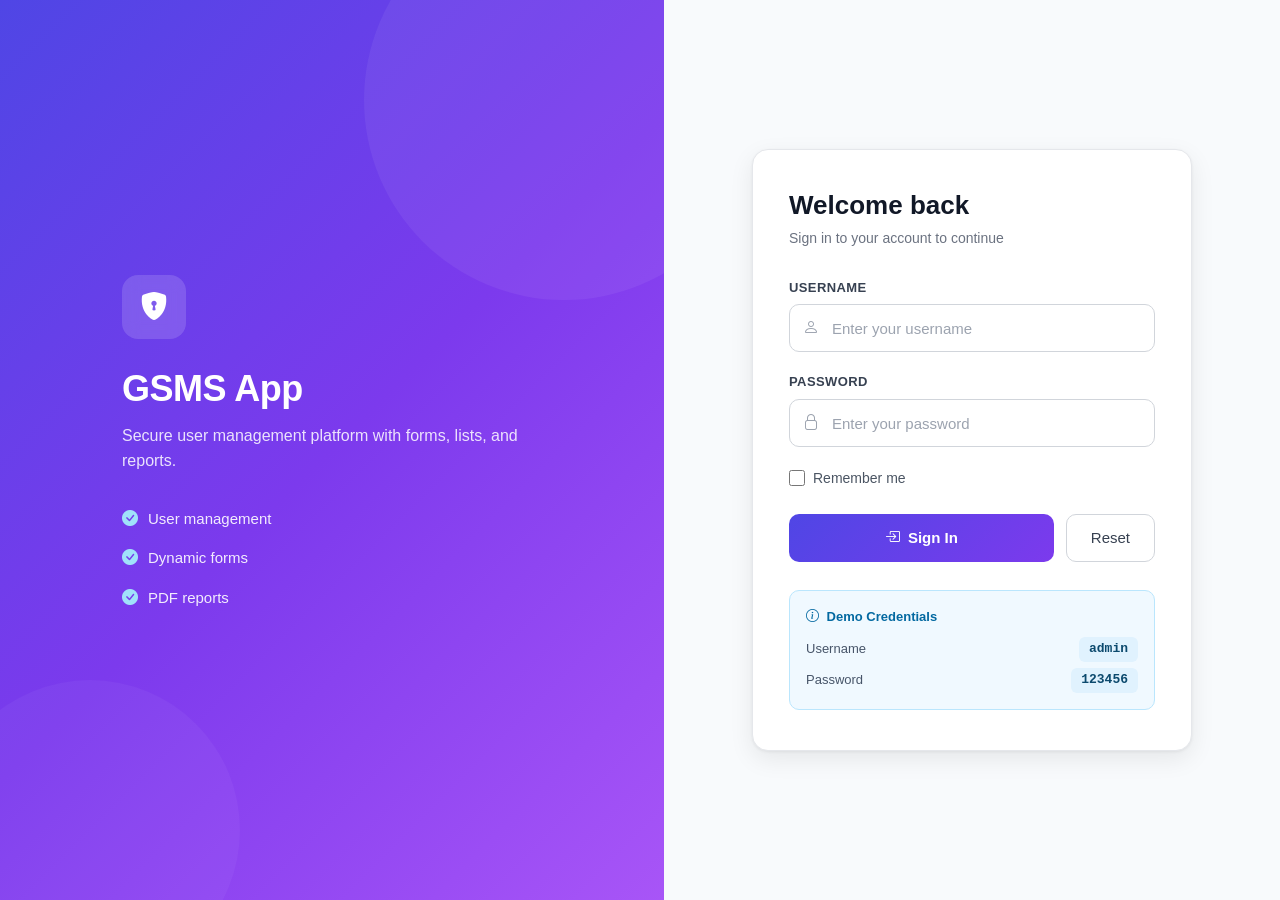
==== commit 31f6fb49: "Deploy ui.gsms.app custom domain" ====
--- a/index.html
+++ b/index.html
@@ -3,7 +3,7 @@
 <head>
   <meta charset="utf-8">
   <title>GSMS Angular App</title>
-  <base href="/gsms-ui-mobile/">
+  <base href="/">
   <meta name="viewport" content="width=device-width, initial-scale=1, viewport-fit=cover">
   <meta name="theme-color" content="#667eea">
   <meta name="description" content="GSMS Angular App - Login, Forms, List, Reports">
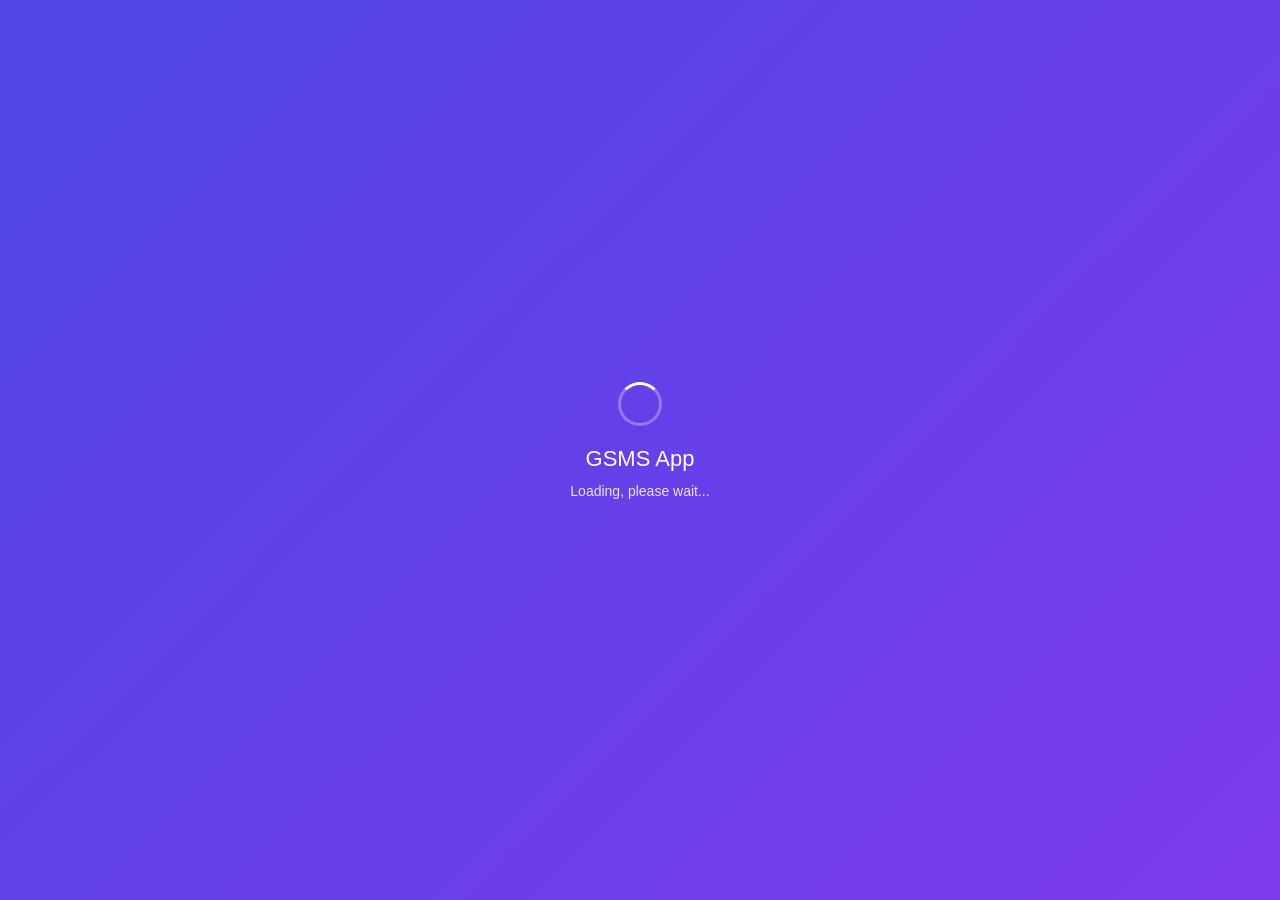
==== commit 23efb7bb: "Deploy all platforms 2026-06-07 21:20" ====
--- a/index.html
+++ b/index.html
@@ -3,7 +3,7 @@
 <head>
   <meta charset="utf-8">
   <title>GSMS Angular App</title>
-  <base href="/">
+  <base href="/gsms-ui-mobile/">
   <meta name="viewport" content="width=device-width, initial-scale=1, viewport-fit=cover">
   <meta name="theme-color" content="#667eea">
   <meta name="description" content="GSMS Angular App - Login, Forms, List, Reports">
@@ -45,5 +45,5 @@
     <h2>GSMS App</h2>
     <p>Loading, please wait...</p>
   </div>
-<script src="runtime.d789e7459aa77d91.js" type="module"></script><script src="polyfills.5653208a4245f853.js" type="module"></script><script src="main.5c1834475803e321.js" type="module"></script></body>
+<script src="runtime.d789e7459aa77d91.js" type="module"></script><script src="polyfills.5653208a4245f853.js" type="module"></script><script src="main.cec4b012c2c3b411.js" type="module"></script></body>
 </html>
